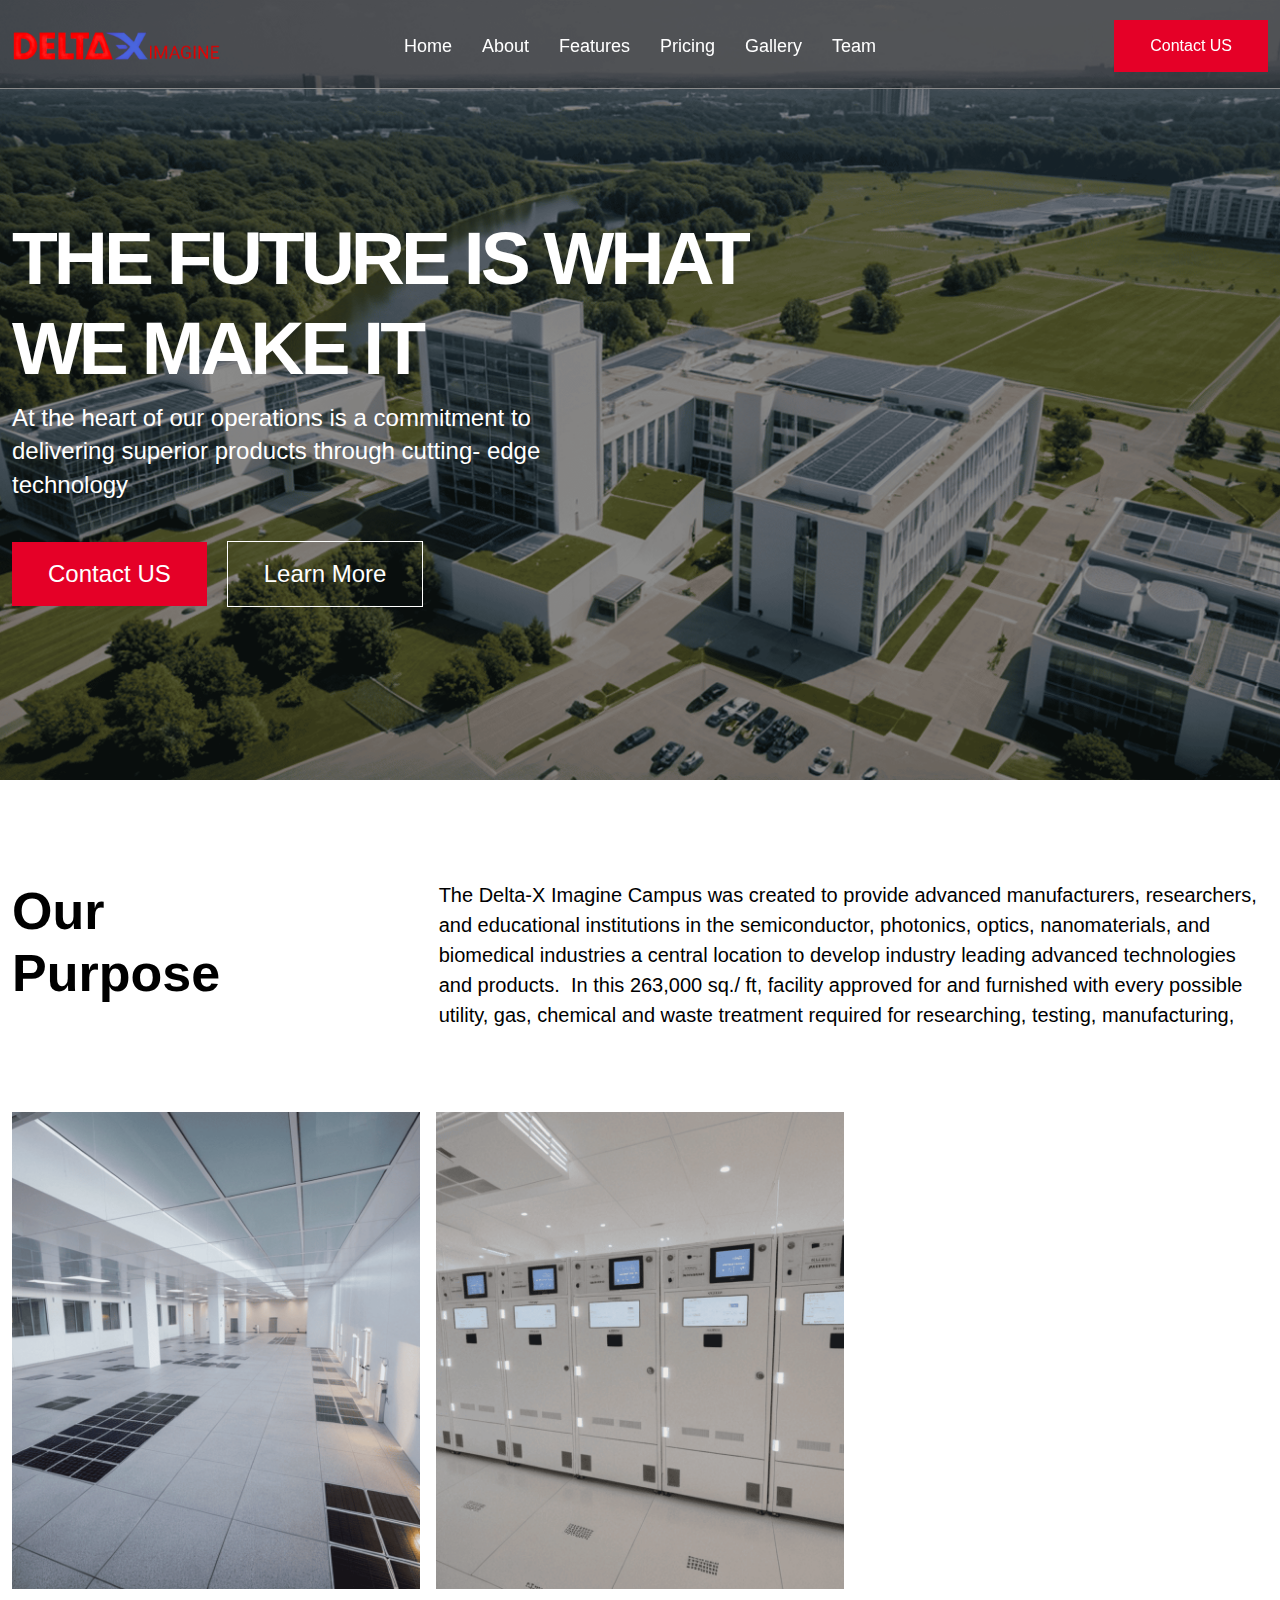
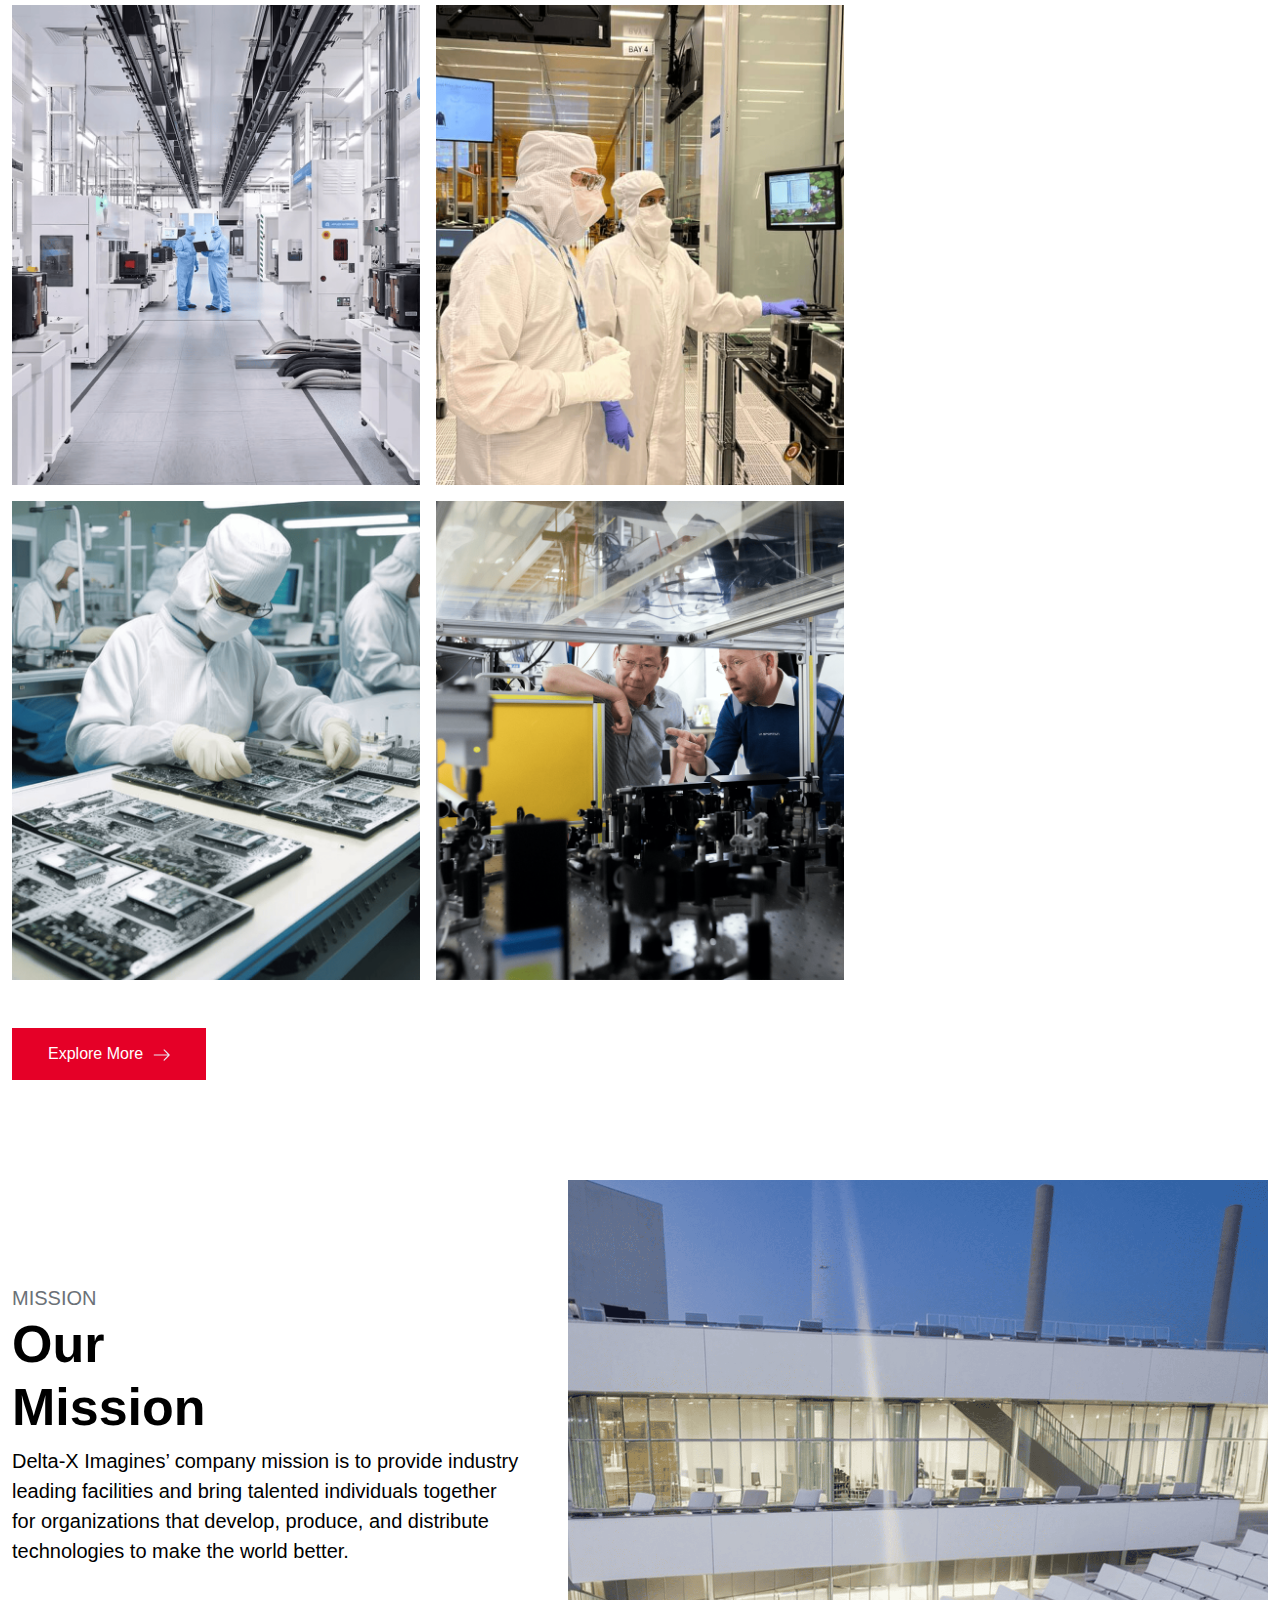
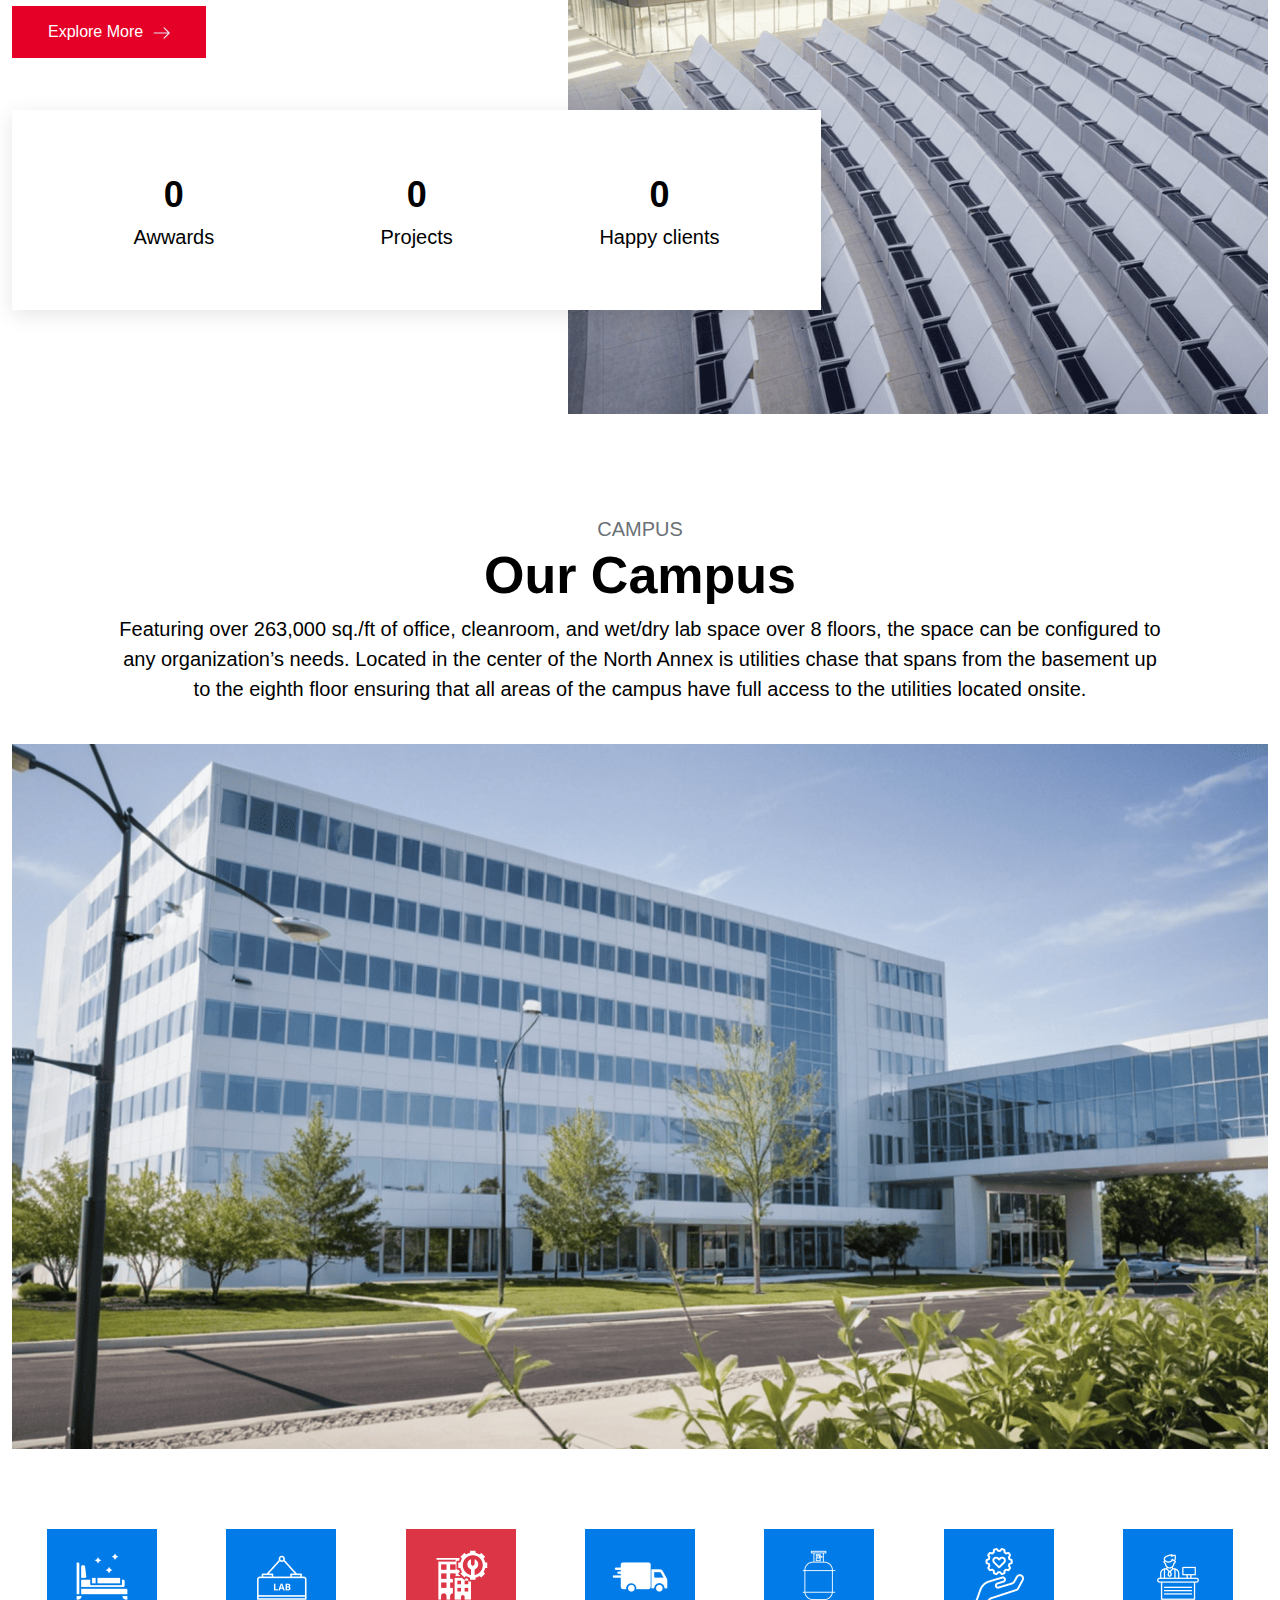
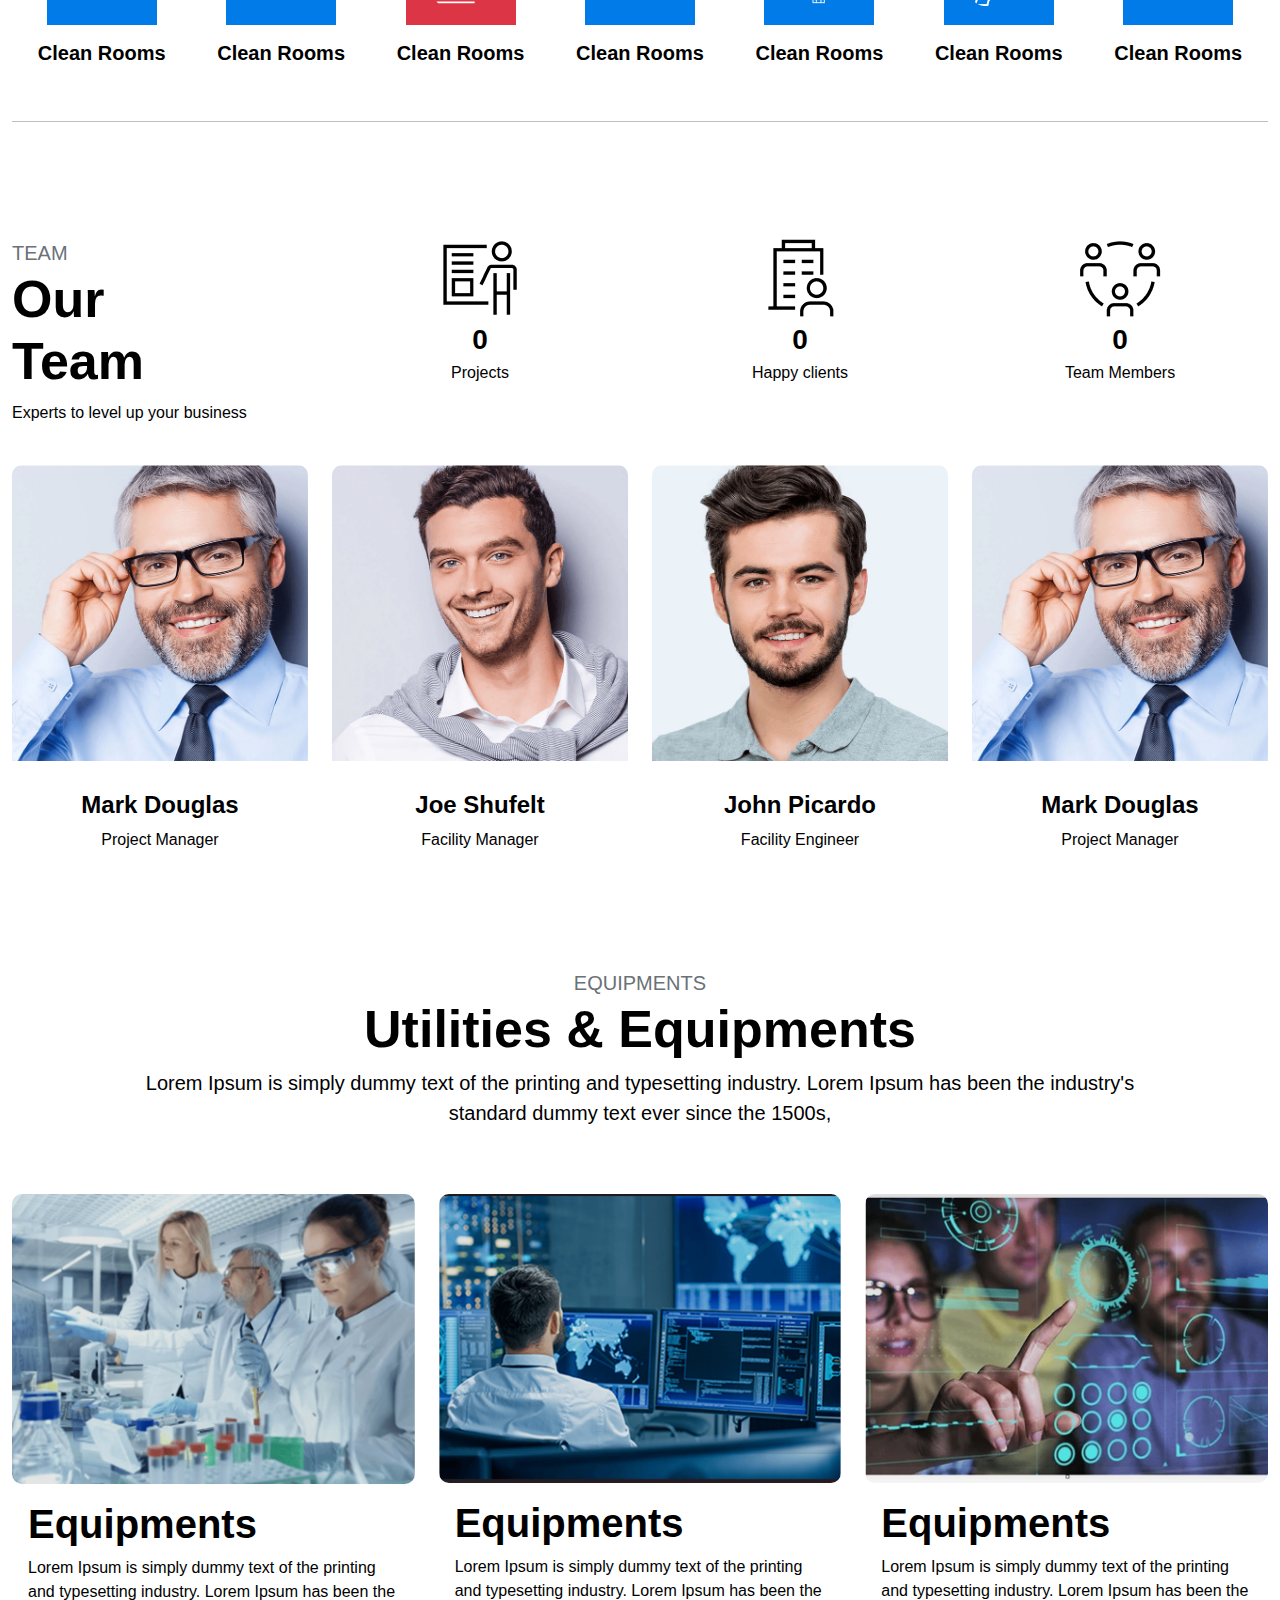
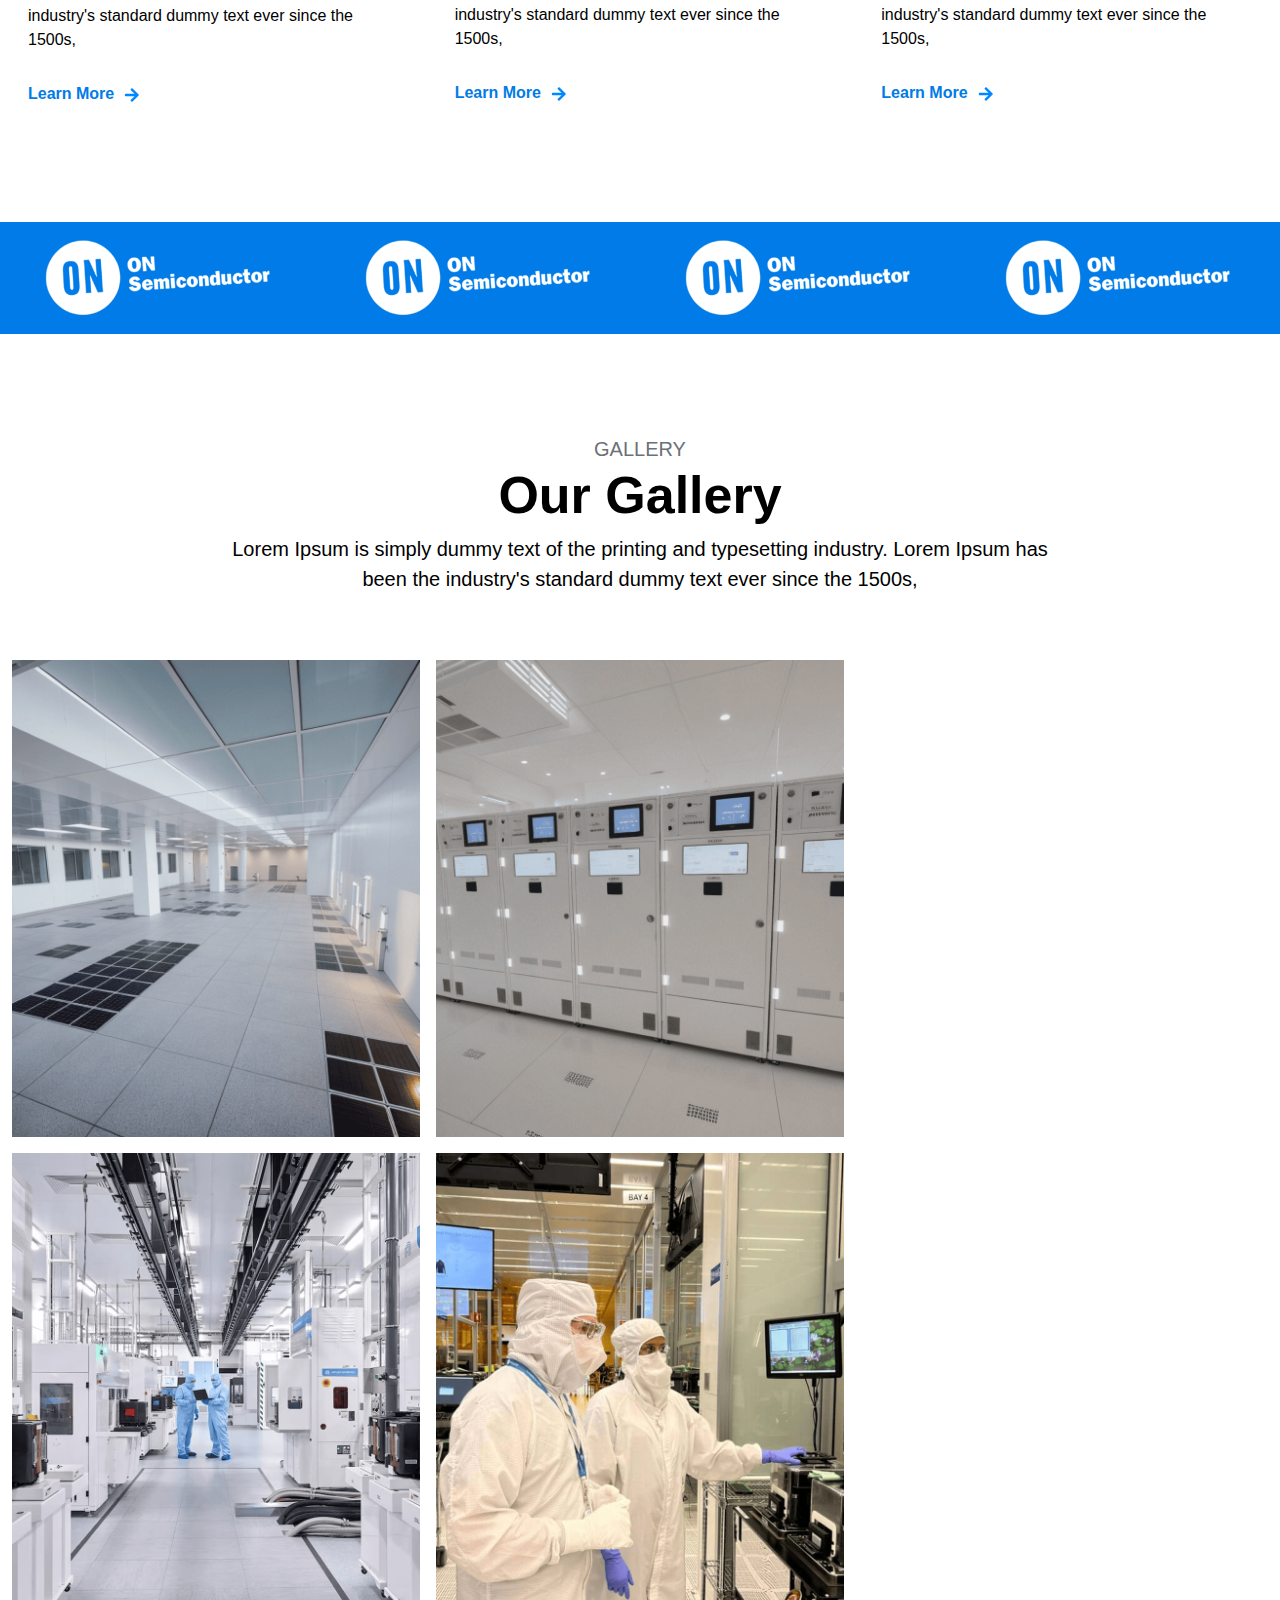
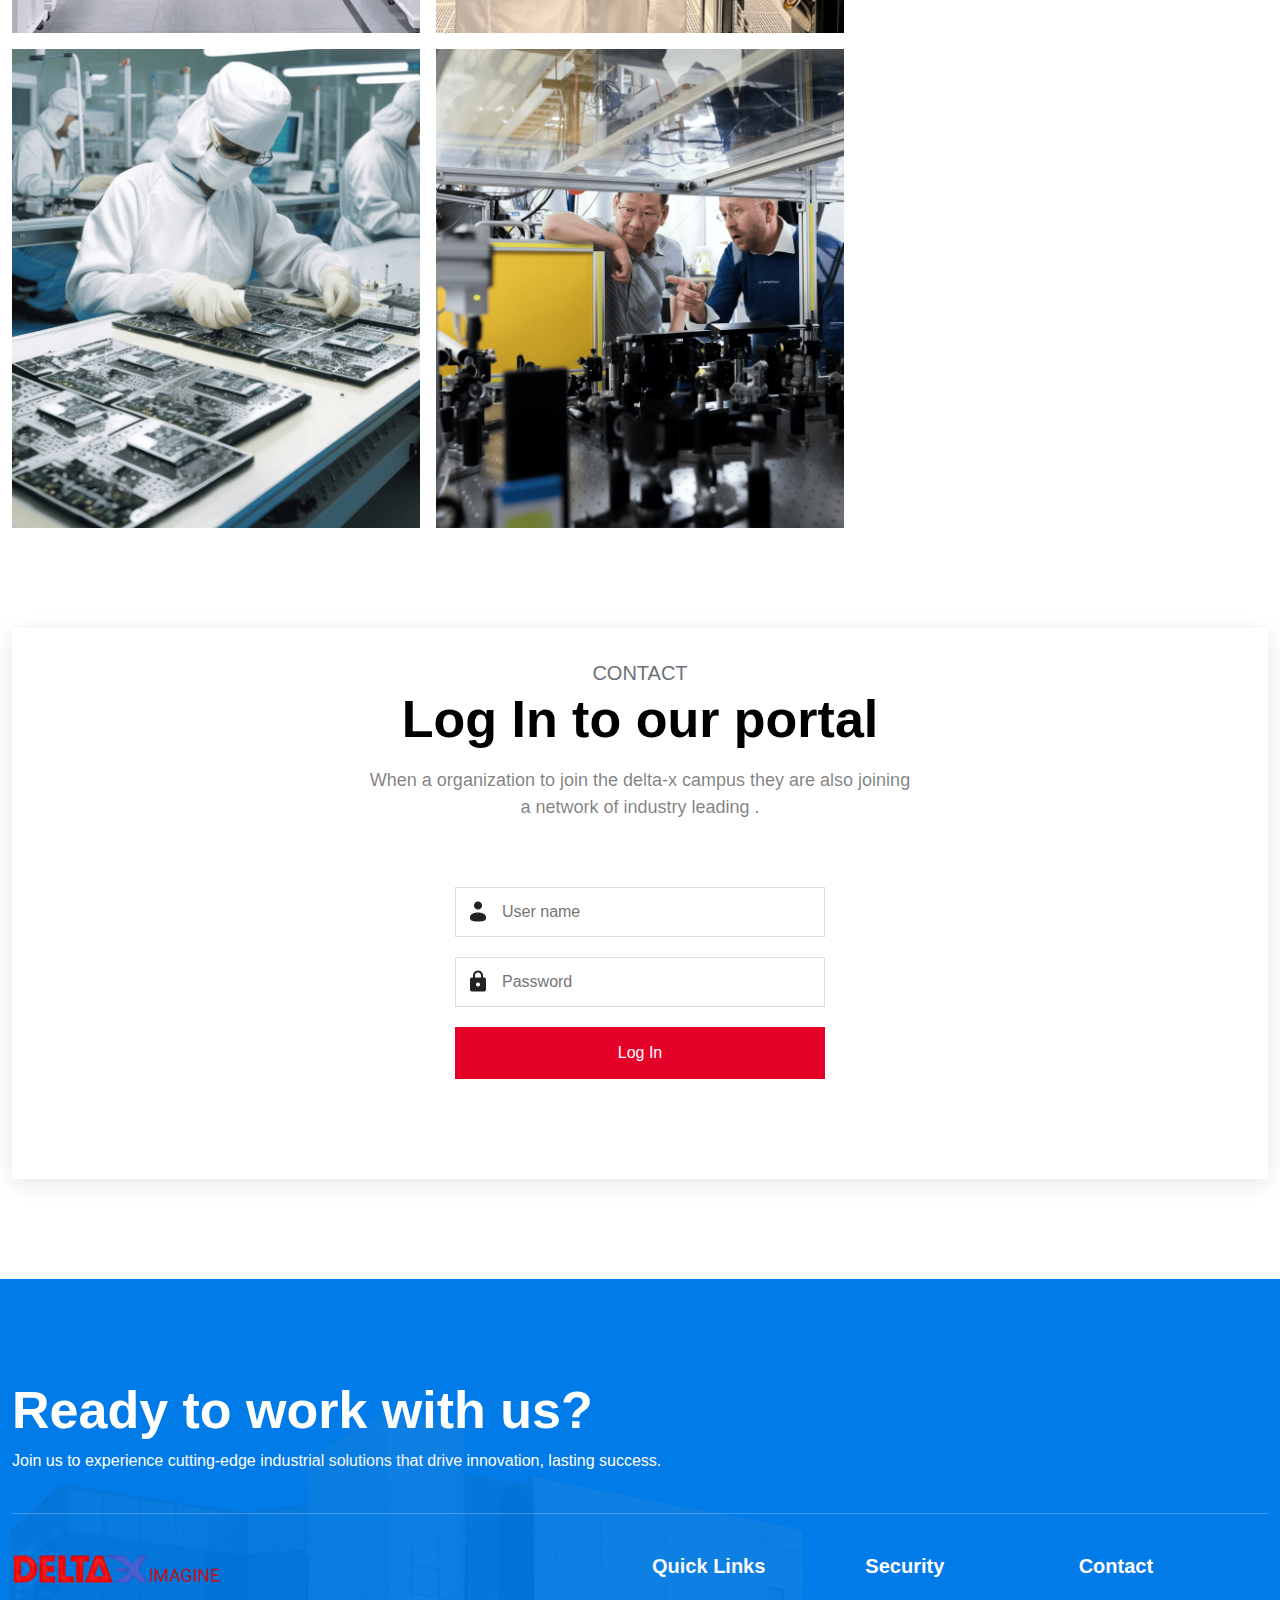
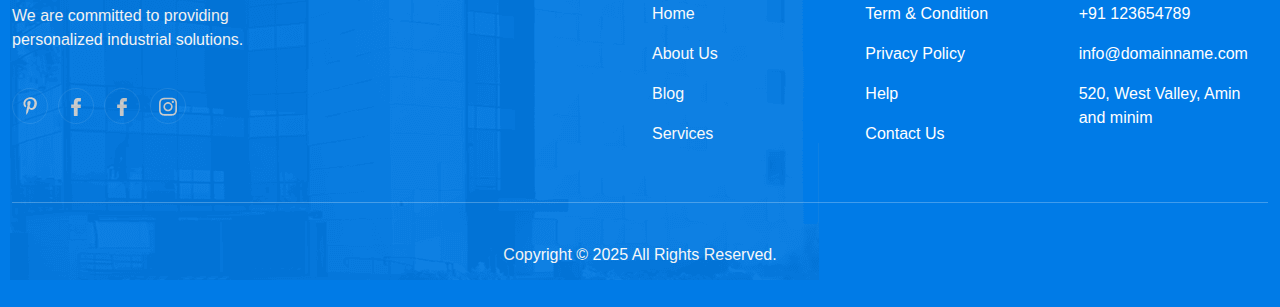
==== index.html @ 5db89615 "first commit" ====
<!doctype html>
<html class="no-js" lang="">
    <head>
        <meta charset="utf-8">
        <meta http-equiv="x-ua-compatible" content="ie=edge">
        <title>Home</title>
        <meta name="description" content="">
        <meta name="viewport" content="width=device-width, initial-scale=1"> 
		<link rel="shortcut icon" type="image/x-icon" href="#">
        <!-- Place favicon.ico in the root directory -->
        
		<!-- CSS here -->
        <link rel="stylesheet" href="assets/css/aos.css">
        <link rel="stylesheet" href="assets/css/bootstrap.min.css">
        <link rel="stylesheet" href="assets/css/owl.carousel.min.css"> 
        <link rel="stylesheet" href="assets/css/fontawesome.min.css">  
        <link rel="stylesheet" href="assets/css/style.css">
        <link rel="stylesheet" href="assets/css/responsive.css">
    </head>
    <body>

       
    <!-- header-area START -->
    <div class="header-area">
        <div class="container">
            <div class="row align-items-center">
                <div class="col-lg-3 col-6 ">
                    <div class="logo-area">
                        <a href="index.html"><img src="assets/img/logo.svg" alt=""></a>
                    </div>
                </div>
                <div class="col-lg-6 d-none d-lg-block text-right">
                    <div class="menu-area">
                        <nav>
                            <ul id="nav">
                                <li><a href="#">Home</a></li>
                                <li><a href="#">About</a></li> 
                                <li><a href="#">Features</a></li> 
                                <li><a href="#">Pricing</a></li>  
                                <li><a href="#">Gallery</a></li>  
                                <li><a href="#">Team</a></li>  
                            </ul>
                        </nav>
                    </div>
                </div>
                <div class="col-lg-3">
                    <div class="header__btn">
                        <a href="" class="thm_btn">Contact US</a>
                    </div>
                </div>
                <div class="col-6 d-block d-lg-none text-center">
                    <div class="bar__icon">
                        <a class="humbergar siteBar-btn" href="#">
                            <span></span>
                        </a>
                    </div>
                </div>
            </div>
        </div>
    </div>
        <!-- mobile-menu START -->
        <div class="mobile-menu">
            <a href="#" class="bars siteBar-btn"><svg class="bi bi-x" width="1em" height="1em" viewBox="0 0 16 16" fill="currentColor" xmlns="http://www.w3.org/2000/svg">
                <path fill-rule="evenodd" d="M11.854 4.146a.5.5 0 010 .708l-7 7a.5.5 0 01-.708-.708l7-7a.5.5 0 01.708 0z" clip-rule="evenodd"/>
                <path fill-rule="evenodd" d="M4.146 4.146a.5.5 0 000 .708l7 7a.5.5 0 00.708-.708l-7-7a.5.5 0 00-.708 0z" clip-rule="evenodd"/>
            </svg></a> 
            <nav> 
                <ul id="nav">
                    <li><a href="#">Home</a></li>
                    <li><a href="#">About</a></li> 
                    <li><a href="#">Features</a></li> 
                    <li><a href="#">Pricing</a></li>  
                    <li><a href="#">Gallery</a></li>  
                    <li><a href="#">Team</a></li>  
                </ul>
            </nav> 
        </div> 
    <!-- header-area END -->


    <main>




        <!---------hero Section START ---------->
        <section class="hero-area" >
            <img src="assets/img/hero-bg.png" class="hero-bg" alt="">
            <div class="container">
                <div class="row">
                    <div class="col-lg-12">
                        <div class="hero__contet">
                            <h1>THE FUTURE IS WHAT WE MAKE IT</h1>
                            <p>At the heart of our operations is a commitment to delivering superior products through cutting- edge technology </p>
                            <div class="btns__grp">
                                <a href="" class="thm_btn">Contact US</a>
                                <a href="" class="border__btn">Learn More</a>
                            </div>
                        </div>
                    </div>
                </div>
            </div>
        </section>
        <!---------hero Section End ---------->


        <!--------- Section START ---------->
        <section class="Purpose-area">
            <div class="container">
                <div class="row mb_50 pb-3">
                    <div class="col-lg-4">
                        <div class="sec__title">
                            <h1>Our <br> Purpose</h1>
                        </div>
                    </div>
                    <div class="col-lg-8">
                        <div class="sec__title">
                            <p>The Delta-X Imagine Campus was created to provide advanced manufacturers, researchers, and educational institutions in the semiconductor, photonics, optics, nanomaterials, and biomedical industries a central location to develop industry leading advanced technologies and products.  In this 263,000 sq./ ft, facility approved for and furnished with every possible utility, gas, chemical and waste treatment required for researching, testing, manufacturing, </p>
                        </div>
                    </div>
                </div>
                <div class="row">
                    <div class="col-12">
                        <div class="gallery__wrp">
                            <a href="#" class="img__blk">
                                <img src="assets/img/Purpose-img-1.png" alt="">
                            </a>
                            <a href="#" class="img__blk">
                                <img src="assets/img/Purpose-img-2.png" alt="">
                            </a>
                            <a href="#" class="img__blk">
                                <img src="assets/img/Purpose-img-3.png" alt="">
                            </a>
                            <a href="#" class="img__blk">
                                <img src="assets/img/Purpose-img-4.png" alt="">
                            </a>
                            <a href="#" class="img__blk">
                                <img src="assets/img/Purpose-img-5.png" alt="">
                            </a>
                            <a href="#" class="img__blk">
                                <img src="assets/img/Purpose-img-6.png" alt="">
                            </a>
                        </div>
                    </div>
                    <div class="col-lg-12 mt-5">
                        <a href="" class="thm_btn">Explore More <i><img src="assets/img/all-icons/arrow-right.svg" alt=""></i></a>
                    </div>
                </div>
            </div>
        </section>
        <!--------- Section End ---------->


        <!---------Mission Section START ---------->
        <section class="Mission-area">
            <div class="container">
                <div class="row align-items-center">
                    <div class="col-lg-5">
                        <div class="sec__title">
                            <label for="">Mission</label>
                            <h1>Our <br> Mission</h1>
                            <p>Delta-X Imagines’ company mission is to provide industry leading facilities and bring talented individuals together for organizations that develop, produce, and distribute technologies to make the world better.</p>
                        </div>
                        <div class="Mission__content">
                            <a href="" class="thm_btn">Explore More <i><img src="assets/img/all-icons/arrow-right.svg" alt=""></i></a>
                            <ul>
                                <li>
                                    <span>0</span>
                                    <p>Awwards</p>
                                </li>
                                <li>
                                    <span>0</span>
                                    <p>Projects</p>
                                </li>
                                <li>
                                    <span>0</span>
                                    <p>Happy clients</p>
                                </li>
                            </ul>
                        </div>
                    </div>
                    <div class="col-lg-7">
                        <div class="Mission__img">
                            <img src="assets/img/about-img.png" alt="">
                        </div>
                    </div>
                </div>
            </div>
        </section>
        <!---------Mission Section End ---------->


        <!---------Campus Section START ---------->
        <section class="Campus-area">
            <div class="container">
                <div class="row">
                    <div class="col-lg-10 offset-lg-1 offset-0 text-center mb-4">
                        <div class="sec__title">
                            <label for="">CAMPUS</label>
                            <h1>Our Campus</h1>
                            <p>Featuring over 263,000 sq./ft of office, cleanroom, and wet/dry lab space over 8 floors, the space can be configured to any organization’s needs. Located in the center of the North Annex is utilities chase that spans from the basement up to the eighth floor ensuring that all areas of the campus have full access to the utilities located onsite.</p>
                        </div>
                    </div>
                    <div class="col-lg-12">
                        <div class="Campus-img">
                            <img src="assets/img/Campus-img.png" alt="">
                        </div>
                    </div>
                    <div class="col-lg-12">
                        <div class="Campus__option">
                            <ul>
                                <li>
                                    <a href="">
                                        <i><img src="assets/img/Campus-icon-1.png" alt=""></i>
                                        <h5>Clean Rooms</h5>
                                    </a>
                                </li>
                                <li>
                                    <a href="">
                                        <i><img src="assets/img/Campus-icon-2.png" alt=""></i>
                                        <h5>Clean Rooms</h5>
                                    </a>
                                </li>
                                <li>
                                    <a href="">
                                        <i class="red"><img src="assets/img/Campus-icon-3.png" alt=""></i>
                                        <h5>Clean Rooms</h5>
                                    </a>
                                </li>
                                <li>
                                    <a href="">
                                        <i><img src="assets/img/Campus-icon-4.png" alt=""></i>
                                        <h5>Clean Rooms</h5>
                                    </a>
                                </li>
                                <li>
                                    <a href="">
                                        <i><img src="assets/img/Campus-icon-5.png" alt=""></i>
                                        <h5>Clean Rooms</h5>
                                    </a>
                                </li>
                                <li>
                                    <a href="">
                                        <i><img src="assets/img/Campus-icon-6.png" alt=""></i>
                                        <h5>Clean Rooms</h5>
                                    </a>
                                </li>
                                <li>
                                    <a href="">
                                        <i><img src="assets/img/Campus-icon-7.png" alt=""></i>
                                        <h5>Clean Rooms</h5>
                                    </a>
                                </li>
                            </ul>
                        </div>
                        <hr>
                    </div>
                </div>
            </div>
        </section>
        <!---------Campus Section End ---------->


        <!---------team Section START ---------->
        <section class="team-area">
            <div class="container">
                <div class="row">
                    <div class="col-lg-3">
                        <div class="sec__title">
                            <label for="">team</label>
                            <h1>Our  <br>
                                Team</h1>
                            <span>Experts to level up your business</span>
                        </div>
                    </div>
                    <div class="col-lg-3 col-md-4">
                        <div class="team__project">
                            <img src="assets/img/team-icon-1.png" alt="">
                            <h3>0</h3>
                            <p>Projects</p>
                        </div>
                    </div>
                    <div class="col-lg-3 col-md-4">
                        <div class="team__project">
                            <img src="assets/img/team-icon-2.png" alt="">
                            <h3>0</h3>
                            <p>Happy clients</p>
                        </div>
                    </div>
                    <div class="col-lg-3 col-md-4">
                        <div class="team__project">
                            <img src="assets/img/team-icon-3.png" alt="">
                            <h3>0</h3>
                            <p>Team Members</p>
                        </div>
                    </div>
                </div>
                <div class="row">
                    <div class="col-lg-3 col-md-6">
                        <a href="#" class="team__membar">
                            <i><img src="assets/img/team-1.png" alt=""></i>
                            <h4>Mark Douglas</h4>
                            <p>Project Manager</p>
                        </a>
                    </div>
                    <div class="col-lg-3 col-md-6">
                        <a href="#" class="team__membar">
                            <i><img src="assets/img/team-2.png" alt=""></i>
                            <h4>Joe Shufelt</h4>
                            <p>Facility Manager</p>
                        </a>
                    </div>
                    <div class="col-lg-3 col-md-6">
                        <a href="#" class="team__membar">
                            <i><img src="assets/img/team-3.png" alt=""></i>
                            <h4>John Picardo</h4>
                            <p>Facility Engineer</p>
                        </a>
                    </div>
                    <div class="col-lg-3 col-md-6">
                        <a href="#" class="team__membar">
                            <i><img src="assets/img/team-4.png" alt=""></i>
                            <h4>Mark Douglas</h4>
                            <p>Project Manager</p>
                        </a>
                    </div>
                </div>
            </div>
        </section>
        <!---------team Section End ---------->


        <!---------Equipments Section START ---------->
        <section class="Equipments-area">
            <div class="container">
                <div class="row">
                    <div class="col-lg-10 text-center offset-lg-1 offset-md-0 mb_50">
                        <div class="sec__title">
                            <label for="">EQUIPMENTS</label>
                            <h1>Utilities & Equipments</h1>
                            <p>Lorem Ipsum is simply dummy text of the printing and typesetting industry. Lorem Ipsum has been the industry's standard dummy text ever since the 1500s, </p>
                        </div>
                    </div>
                    <div class="col-lg-4 col-md-6">
                        <div class="Equip__blk">
                            <div class="Equip__img">
                                <img src="assets/img/Equipments-img-1.png" alt="">
                            </div>
                            <div class="Equip__content">
                                <h4>Equipments</h4>
                                <p>Lorem Ipsum is simply dummy text of the printing and typesetting industry. Lorem Ipsum has been the industry's standard dummy text ever since the 1500s, </p>
                                <a href="">Learn More <i><img src="assets/img/all-icons/arrow-right-color.svg" alt=""></i></a>
                            </div>
                        </div>
                    </div>
                    <div class="col-lg-4 col-md-6">
                        <div class="Equip__blk">
                            <div class="Equip__img">
                                <img src="assets/img/Equipments-img-2.png" alt="">
                            </div>
                            <div class="Equip__content">
                                <h4>Equipments</h4>
                                <p>Lorem Ipsum is simply dummy text of the printing and typesetting industry. Lorem Ipsum has been the industry's standard dummy text ever since the 1500s, </p>
                                <a href="">Learn More <i><img src="assets/img/all-icons/arrow-right-color.svg" alt=""></i></a>
                            </div>
                        </div>
                    </div>
                    <div class="col-lg-4 col-md-6">
                        <div class="Equip__blk">
                            <div class="Equip__img">
                                <img src="assets/img/Equipments-img-3.png" alt="">
                            </div>
                            <div class="Equip__content">
                                <h4>Equipments</h4>
                                <p>Lorem Ipsum is simply dummy text of the printing and typesetting industry. Lorem Ipsum has been the industry's standard dummy text ever since the 1500s, </p>
                                <a href="">Learn More <i><img src="assets/img/all-icons/arrow-right-color.svg" alt=""></i></a>
                            </div>
                        </div>
                    </div>
                </div>
            </div>
        </section>
        <!---------Equipments Section End ---------->


        <div class="barnding-area">
            <div class="barnding__wrp">
                <i><img src="assets/img/barnding-img.png" alt=""></i>
                <i><img src="assets/img/barnding-img.png" alt=""></i>
                <i><img src="assets/img/barnding-img.png" alt=""></i>
                <i><img src="assets/img/barnding-img.png" alt=""></i>
            </div>
        </div>



        <!---------gallery Section START ---------->
        <section class="gallery-area">
            <div class="container">
                <div class="row">
                    <div class="col-lg-8 text-center mb_50 offset-lg-2">
                        <div class="sec__title">
                            <label for="">gallery</label>
                            <h1>Our Gallery</h1>
                            <p>Lorem Ipsum is simply dummy text of the printing and typesetting industry. Lorem Ipsum has been the industry's standard dummy text ever since the 1500s, </p>
                        </div>
                    </div>
                    <div class="col-12">
                        <div class="gallery__wrp">
                            <a href="#" class="img__blk">
                                <img src="assets/img/Purpose-img-1.png" alt="">
                            </a>
                            <a href="#" class="img__blk">
                                <img src="assets/img/Purpose-img-2.png" alt="">
                            </a>
                            <a href="#" class="img__blk">
                                <img src="assets/img/Purpose-img-3.png" alt="">
                            </a>
                            <a href="#" class="img__blk">
                                <img src="assets/img/Purpose-img-4.png" alt="">
                            </a>
                            <a href="#" class="img__blk">
                                <img src="assets/img/Purpose-img-5.png" alt="">
                            </a>
                            <a href="#" class="img__blk">
                                <img src="assets/img/Purpose-img-6.png" alt="">
                            </a>
                        </div>
                    </div>
                </div>
            </div>
        </section>
        <!---------gallery Section End ---------->


        <!---------contact Section START ---------->
        <section class="contact-area">
            <div class="container">
                <div class="contact-box">
                    <div class="row">
                        <div class="col-lg-12 text-center mb_50">
                            <div class="sec__title">
                                <label for="">contact</label>
                                <h1>Log In to our portal</h1>
                                <p class="text-black-50">When a organization to join the delta-x campus they are also joining <br> a network of industry leading .</p>
                            </div>
                        </div>
                        <div class="col-lg-12">
                            <div class="contact__form">
                                <form action="">
                                    <div class="input__blk">
                                        <i><img src="assets/img/all-icons/user-bold.png" alt=""></i>
                                        <input type="text" placeholder="User name">
                                    </div>
                                    <div class="input__blk">
                                        <i><img src="assets/img/all-icons/password.png" alt=""></i>
                                        <input type="text" placeholder="Password">
                                    </div>
                                    <button type="button" class="thm_btn w-100">Log In</button>
                                </form>
                            </div>
                        </div>
                    </div>
                </div>
            </div>
        </section>
        <!---------contact Section End ---------->



    </main>

        <!---------footer Section START ---------->
        <footer class="footer-area">
            <div class="container position-relative">
                <img src="assets/img/footer-img.png" class="footer-img" alt="">
                <div class="row">
                    <div class="col-lg-12">
                        <div class="sec__title">
                            <h1>Ready to work with us?</h1>
                            <span>Join us to experience cutting-edge industrial solutions that drive innovation, lasting success.</span>
                        </div>
                    </div>
                    <div class="col-12">
                        <hr>
                    </div>
                    <div class="col-lg-6">
                        <div class="footer__content">
                            <a href=""><img src="assets/img/logo.svg" alt=""></a>
                            <p>We are committed to providing
                                personalized industrial solutions.</p>
                            <div class="social__link">
                                <ul>
                                    <li><a href=""><img src="assets/img/all-icons/pin-icon.svg" alt=""></a></li>
                                    <li><a href=""><img src="assets/img/all-icons/fb-icon.svg" alt=""></a></li>
                                    <li><a href=""><img src="assets/img/all-icons/fb-icon.svg" alt=""></a></li>
                                    <li><a href=""><img src="assets/img/all-icons/insta-icon.svg" alt=""></a></li>
                                </ul>
                            </div>
                        </div>
                    </div>
                    <div class="col-lg-2">
                        <div class="footer__nav">
                            <ul>
                                <li><h5>Quick Links</h5></li>
                                <li><a href="">Home</a></li>
                                <li><a href="">About Us</a></li>
                                <li><a href="">Blog</a></li>
                                <li><a href="">Services</a></li>
                            </ul>
                        </div>
                    </div>
                    <div class="col-lg-2">
                        <div class="footer__nav">
                            <ul>
                                <li><h5>Security</h5></li>
                                <li><a href="">Term & Condition</a></li>
                                <li><a href="">Privacy Policy</a></li>
                                <li><a href="">Help</a></li>
                                <li><a href="">Contact Us</a></li>
                            </ul>
                        </div>
                    </div>
                    <div class="col-lg-2">
                        <div class="footer__nav">
                            <ul>
                                <li><h5>Contact</h5></li>
                                <li><a href="">+91 123654789</a></li>
                                <li><a href="mailto:info@domainname.com">info@domainname.com</a></li>
                                <li><a href="">520, West Valley, Amin and minim</a></li>
                            </ul>
                        </div>
                    </div>
                    <div class="col-12">
                        <hr>
                    </div>
                    <div class="col-lg-12">
                        <div class="footer__bottom">
                            <p>Copyright © 2025 All Rights Reserved.</p>
                        </div>
                    </div>
                </div>
            </div>
        </footer>
        <!---------footer Section End ---------->
    
		<!-- JS here --> 
        <script src="assets/js/jquery-3.4.1.min.js"></script>
        <script src="assets/js/popper.min.js"></script>
        <script src="assets/js/bootstrap.min.js"></script>
        <script src="assets/js/aos.js"></script> 
        <script src="assets/js/owl.carousel.min.js"></script> 
        <script src="assets/js/main.js"></script>
    </body>
</html>
---- assets/css/style.css ----
/*   Theme default css */
@import url('https://fonts.cdnfonts.com/css/helvetica-255');
@import url('https://fonts.cdnfonts.com/css/segoe-ui-4');
@import url('https://fonts.cdnfonts.com/css/rajdhani');
@import url('https://fonts.cdnfonts.com/css/poppins');
/* ======font family=========
  font-family: 'Helvetica', sans-serif;
  font-family: 'Helvetica Light', sans-serif;
  font-family: 'Segoe UI', sans-serif;
  font-family: 'Rajdhani', sans-serif;
  font-family: 'Poppins', sans-serif;
                                                
*/

:root {

  --grayColor: #6B7177;
  --redColor: #E50027;
  --thmColor: #007BE7;
  --helvatica: 'Helvetica', sans-serif;
  --Segoe: 'Segoe UI', sans-serif;
  --rajdhani: 'Rajdhani', sans-serif;
  --poppins: 'Poppins', sans-serif;

  --f18: 18px;
  --f20: 20px;
  --f22: 22px;
  --f24: 24px;
  --f28: 28px;
  --f30: 30px;
  --f32: 32px;
  --f36: 36px;
  --f40: 40px;
  --f48: 48px;
  --f52: 52px;
  --s100: 100px;
  --padding: 100px 0
}


body {
  font-weight: 400;
  font-size: 16px;
  margin: 0;
  padding: 0;
  color: #000;
  font-family: 'Segoe UI', sans-serif;
}

body::-webkit-scrollbar{width: 12px;background: #8a8a8a66;}
body::-webkit-scrollbar-thumb{
  background: var(--thmColor);
}

img {
  max-width: 100%;
}

button {
  cursor: pointer;
  border: none;
  padding: 0;
  background: none;
}

a:focus,
button:focus {
  text-decoration: none;
  outline: none;
}

a:focus,
a:hover {
  text-decoration: none;
}

a,
button {
  color: inherit;
  outline: medium none;
  text-decoration: none;
}

button:focus,
input:focus,
input:focus,
textarea,
textarea:focus {
  outline: 0;
}


h1,
h2,
h3,
h4,
h5,
h6 {
  margin-top: 0px;
  font-weight: 700;
  font-family: 'Helvetica', sans-serif;
}

h1 a,
h2 a,
h3 a,
h4 a,
h5 a,
h6 a {
  color: inherit;
}

h1 {
  font-size: var(--f52);
}

h2 {
  font-size: 35px;
}

h3 {
  font-size: 28px;
}

h4 {
  font-size: var(--f24);
}

h5 {
  font-size: var(--f20);
}

h6 {
  font-size: 16px;
}

ul {
  margin: 0px;
  padding: 0px;
}

li {
  list-style: none;
}

.pb_150 {
  padding-bottom: 150px;
}

.pb_100 {
  padding-bottom: 100px;
}

.pb_50 {
  padding-bottom: 50px;
}

.pt_150 {
  padding-top: 150px;
}

.pt_100 {
  padding-top: 100px;
}

.pt_50 {
  padding-top: 50px;
}

.mb_150 {
  margin-bottom: 150px;
}

.mb_100 {
  margin-bottom: 100px;
}

.mb_50 {
  margin-bottom: 50px;
}

.mt_150 {
  margin-top: 150px;
}

.mt_100 {
  margin-top: 100px;
}

.mt_50 {
  margin-top: 50px;
}



.thm_btn {
  padding: 14px 36px;
  display: inline-block;
  background: var(--redColor);
  font-family: var(--rajdhani);
  font-weight: 500;
  color: #fff;
  transition: all .3s;
}

.thm_btn:hover {
  background: var(--thmColor);
  color: #fff;
}

.thm_btn i {
  display: inline-block;
  margin-left: 5px;
  transition: all .3s;
}

.thm_btn:hover i {
  transform: translateX(10px);
}

.container {max-width: 1320px;}

/* default-css END 
================================== */



.header-area {
  padding: 20px 0 16px;
  width: 100%;
  z-index: 99;
  background: #0005;
  position: fixed;
  color: #fff;
  border-bottom: 1px solid #8A8A8A;
  transition: all 0.4s ease-in-out;
  -webkit-transition: all 0.4s ease-in-out;
  -moz-transition: all 0.4s ease-in-out;
}

.header-area.shrink {
    background: #000;
    padding: 10px 0;
}

.header-area.shrink .thm_btn {
    padding: 10px 36px;
}

.header__btn {
  float: right;
}


.menu-area nav ul li {
  list-style: none;
  display: inline-block;
}

.menu-area nav ul li a {
  font-size: var(--f18);
  display: inline-block;
  position: relative;
  padding: 5px 10px;
}

.menu-area {
  text-align: center;
}

.menu-area ul {
  display: flex;
  align-items: center;
  justify-content: center;
  gap: 10px;
  font-family: var(--helvatica);
}

/* humbergar */
.humbergar {
  cursor: pointer;
  display: block;
  max-width: 35px;
  margin-left: auto;
}

.humbergar span,
.humbergar span:before,
.humbergar span:after {
  cursor: pointer;
  border-radius: 1px;
  height: 3px;
  width: 34px;
  background: white;
  position: relative;
  display: block;
  content: '';
  transition: all 250ms ease-in-out;
}

.humbergar span:before {
  top: -12px;
}

.humbergar span:after {
  bottom: -9px;
}

.humbergar.active span {
  background-color: transparent;
}

.humbergar.active span:before {
  top: 0px;
  transform: rotate(45deg);
}

.humbergar.active span:after {
  bottom: 3px;
  transform: rotate(-45deg);
}

/* humbarger END */


/* mobile-menu START */
.mobile-menu {
  position: fixed;
  width: 320px;
  height: 100vh;
  background: #ffffff;
  z-index: 99;
  box-shadow: 0px 0px 9px -1px #737373;
  top: 0;
  left: 0;
  transition: .3s;
  margin-left: -400px;
  padding-left: 40px;
  padding-top: 100px;
}

.siteBar {
  margin-left: 0;
}

.mobile-menu ul#pills-tab {
  margin-top: 90px;
  margin-bottom: 35px !important;
  display: block;
}

.mobile-menu nav ul li {
  list-style: none;
  display: block;
}

.mobile-menu nav ul li a {
  color: #272835;
  font-size: 16px;
  line-height: 40px;
  transition: .3s;
}

.mobile-menu a.bars {
  position: absolute;
  right: 20px;
  top: 15px;
  width: 40px;
  height: 40px;
  text-align: center;
  line-height: 40px;
  border-radius: 50%;
  font-size: 32px;
  color: rgb(255, 0, 43);
}

/* Header section END */


/*============hero Area Start =============*/


.hero-bg {
  position: absolute;
  top: 0;
  left: 0;
  height: 100%;
  width: 100%;
  object-fit: cover;
  z-index: -1;
  object-position: center;
}

.hero-area {
  position: relative;
  height: 100vh;
  max-height: 780px;
}

.hero-area .container {
  height: 100%;
  display: flex;
  align-items: center;
}


.hero__contet {
  color: #fff;
  margin-top: 40px;
}

.hero__contet p {
  font-size: var(--f24);
  max-width: 560px;
  line-height: 1.4;
}

.hero__contet h1 {
  font-size: 75px;
  letter-spacing: -4px;
  text-transform: uppercase;
  max-width: 800px;
}

.hero__contet .btns__grp {
  display: flex;
  align-items: center;
  gap: 20px;
  margin-top: 40px;
  font-size: var(--f24);
}

.border__btn {
  border: 1px solid #fff;
  padding: 14px 36px;
  text-transform: capitalize;
  font-family: var(--rajdhani);
  font-weight: 500;
}

.border__btn:hover {
  border-color: var(--redColor);
  color: var(--redColor);
}

/*============hero Area End =============*/


/*============Purpose Area Start =============*/

.Purpose-area {
  padding: var(--padding);
}


.sec__title label {
  text-transform: uppercase;
  font-weight: 500;
  font-family: var(--poppins);
  color: var(--grayColor);
  font-size: var(--f20);
}

.sec__title p {
  font-size: var(--f20);
  font-family: var(--helvatica);
}

.img__blk {
  display: block;
  overflow: hidden;
}

.img__blk:hover img {
  scale: 1.1;
}

.img__blk img {
  width: 100%;
  height: 100%;
  object-fit: cover;
  transition: all .3s ease;
}


/*============Purpose Area End =============*/


/*============Mission Area Start =============*/

.Mission-area {
  padding-bottom: var(--s100);
}


.Mission__content {
  margin-top: 40px;
}

.Mission__content ul {
  display: flex;
  box-shadow: 0px 5px 20px 0px #0000001A;
  justify-content: center;
  align-items: center;
  margin-top: var(--f52);
  height: 200px;
  text-align: center;
  margin-right: -300px;
  position: relative;
  background: #fff;
}

.Mission__content ul li {
  flex-basis: 30%;
}

.Mission__content ul p {
  margin: 0;
  font-family: var(--helvatica);
  font-size: var(--f20);
}

.Mission__content ul span {
  font-size: var(--f36);
  font-weight: 700;
  font-family: var(--helvatica);
  display: block;
}


.Mission__img {
  max-width: 700px;
  margin-left: auto;
}

/*============Mission Area End =============*/


/*============Campus Area Start =============*/

.Campus-area {
  padding-bottom: var(--s100);
}

.Campus-img {
  margin-bottom: var(--f40);
}

.Campus__option {
  padding: 40px 0;
}

.Campus__option ul {
  display: flex;
  justify-content: space-around;
}

.Campus__option ul a {
  display: flex;
  flex-direction: column;
  align-items: center;
}

.Campus__option ul a i {
  width: 110px;
  height: 96px;
  display: flex;
  align-items: center;
  justify-content: center;
  margin: auto;
  background: var(--thmColor);
  margin-bottom: 16px;
  overflow: hidden;
}

.Campus__option ul a i img {
  transition: all .3s;
}

.Campus__option ul a:hover i img {
  scale: 1.1;
}

.Campus__option ul a i.red {
  background: var(--bs-red);
}

.Campus__option ul a h5 {
  margin: 0;
}

/*============Campus Area End =============*/


/*============team Area Start =============*/

.team-area {
  padding-bottom: var(--s100);
}

.team__project {
  text-align: center;
}

.team__project p {
  font-family: var(--helvatica);
}

.team__project h3 {
  margin: 0;
  line-height: 1.5;
}

.team__membar {
  display: block;
  text-align: center;
  margin-top: 40px;
}

.team__membar i {
  display: block;
  border-radius: 10px 10px 0 0;
  overflow: hidden;
  margin-bottom: 30px;
}

.team__membar i img {
  transition: all .3s ease;
}

.team__membar:hover i img {
  scale: 1.2;
}

/*============team Area End =============*/


/*============Equipments Area Start =============*/

.Equip__blk {
  cursor: pointer;
}

.Equip__img {
  border-radius: 10px;
  overflow: hidden;
}

.Equip__img img {
  transition: all .3s;
}

.Equip__blk:hover img {
  scale: 1.1;
}

.Equip__content {
  padding: 16px;
}

.Equip__content a {
  font-weight: 600;
  font-family: var(--poppins);
  color: var(--thmColor);
  display: flex;
  align-items: center;
  gap: 10px;
}

.Equip__content a:hover i {
  position: relative;
  right: -8px;
}

.Equip__content a i {
  display: block;
  transition: all .3s;
}

.Equip__content p {
  margin-bottom: var(--f30);
}

.Equip__content h4 {
  font-size: var(--f40);
}

/*============Equipments Area End =============*/


/*============barnding Area Start =============*/

.barnding-area {
  background: var(--thmColor);
  padding: 16px 0;
  margin: var(--padding);
}

.barnding__wrp {
  max-width: 1300px;
  margin: auto;
  display: flex;
  align-items: center;
  justify-content: space-around;
}

/*============barnding Area End =============*/


/*============gallery Area Start =============*/

.gallery__wrp {
  display: flex;
  flex-wrap: wrap;
  gap: 1rem;
}

.gallery__wrp .img__blk {
  flex-basis: 32.5%;
}

/*============gallery Area End =============*/


/*============contact Area Start =============*/

.contact-area {
  padding: var(--padding);
}

.contact-area .sec__title p {
  font-size: var(--f18);
  margin-top: 16px;
}

.contact-box {
  box-shadow: 0px 5px 20px 0px #0000001A;
  padding: 30px 0 var(--s100);
}

.contact__form {
  max-width: 370px;
  margin: auto;
}

.input__blk {
  border: 1px solid #0002;
  margin-bottom: 20px;
  height: 50px;
  display: flex;
  align-items: center;
  padding: 0 10px;
  gap: 10px;
}

.input__blk input {
  border: none;
}

/*============contact Area End =============*/


/*============footer Area Start =============*/
.footer-area {
  background: var(--thmColor);
  color: #fff;
  padding-top: var(--s100);
}

.footer-area hr {
  margin: 40px 0;
}


.footer-img {
  position: absolute;
  top: 50%;
  left: 10px;
  transform: translateY(-50%);
  pointer-events: none;
}


.footer__content p {
  max-width: 260px;
  padding: 20px 0;
}


.social__link ul {
  display: flex;
  gap: 10px;
}

.social__link ul a {
  width: 36px;
  height: 36px;
  display: flex;
  align-items: center;
  justify-content: center;
  border: 1px solid #FFFFFF1A;
  border-radius: 50%;
  transition: all .3s;
}

.social__link ul a:hover {
  border-color: #fff;
}


.footer__nav a {
  display: block;
  margin-bottom: 16px;
  transition: all .3s;
}

.footer__nav a:hover {
  opacity: .5;
  color: #fff;
}

.footer__nav h5 {
  margin-bottom: 24px;
}

.footer__bottom {
  text-align: center;
  padding-bottom: 40px;
}

.footer__bottom p {
  margin: 0;
}

/*============footer Area End =============*/


/*============ Area Start =============*/

/*============ Area End =============*/
---- assets/css/responsive.css ----
/* Big screen :1200px. */
@media (min-width: 1200px) and (max-width: 1500px) {


}


/* Normal screen :992px. */
@media (min-width: 992px) and (max-width: 1200px) {


}

 
/* Tablet screen :768px. */
@media (min-width: 768px) and (max-width: 991px) {


}

 
/* small screen :320px. */
@media (max-width: 767px) {

 
}
 
/* Large Mobile screen :480px. */
@media only screen and (min-width: 480px) and (max-width: 767px) {
.container {width:450px}
 
}
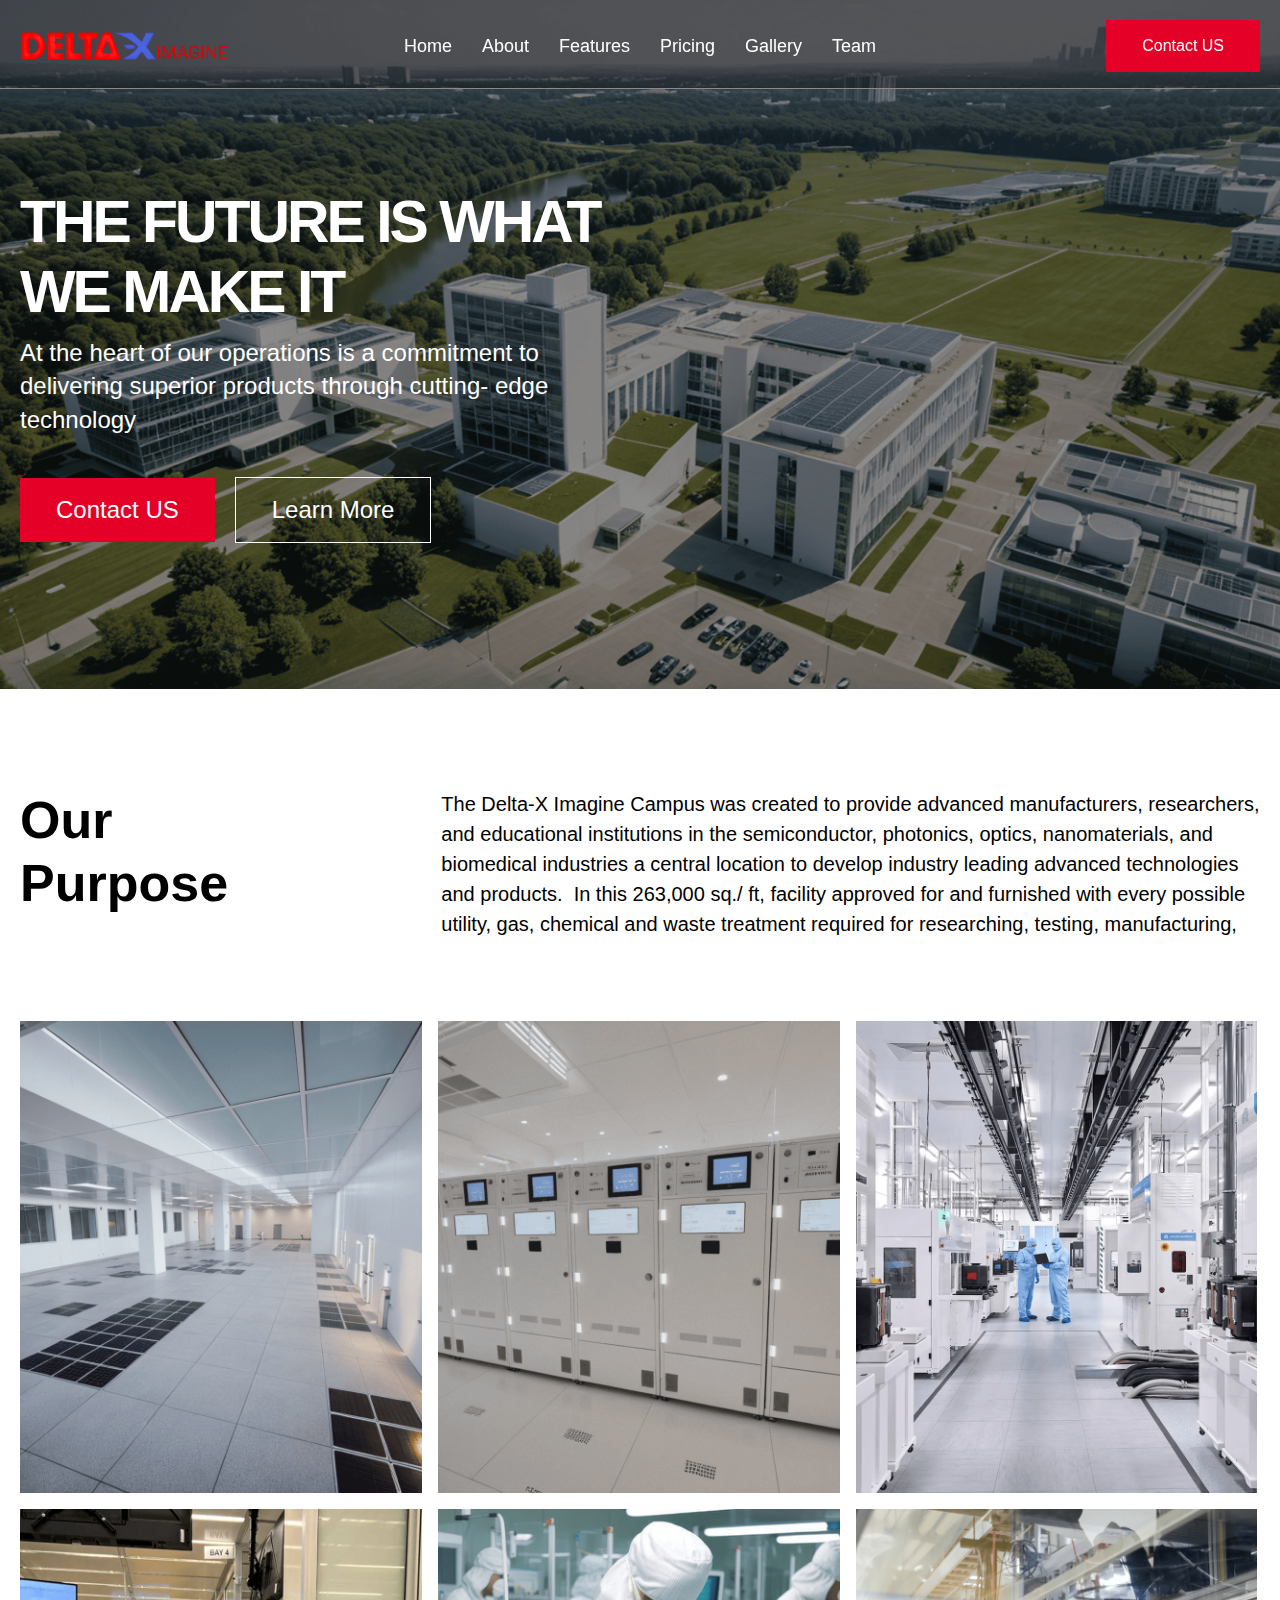
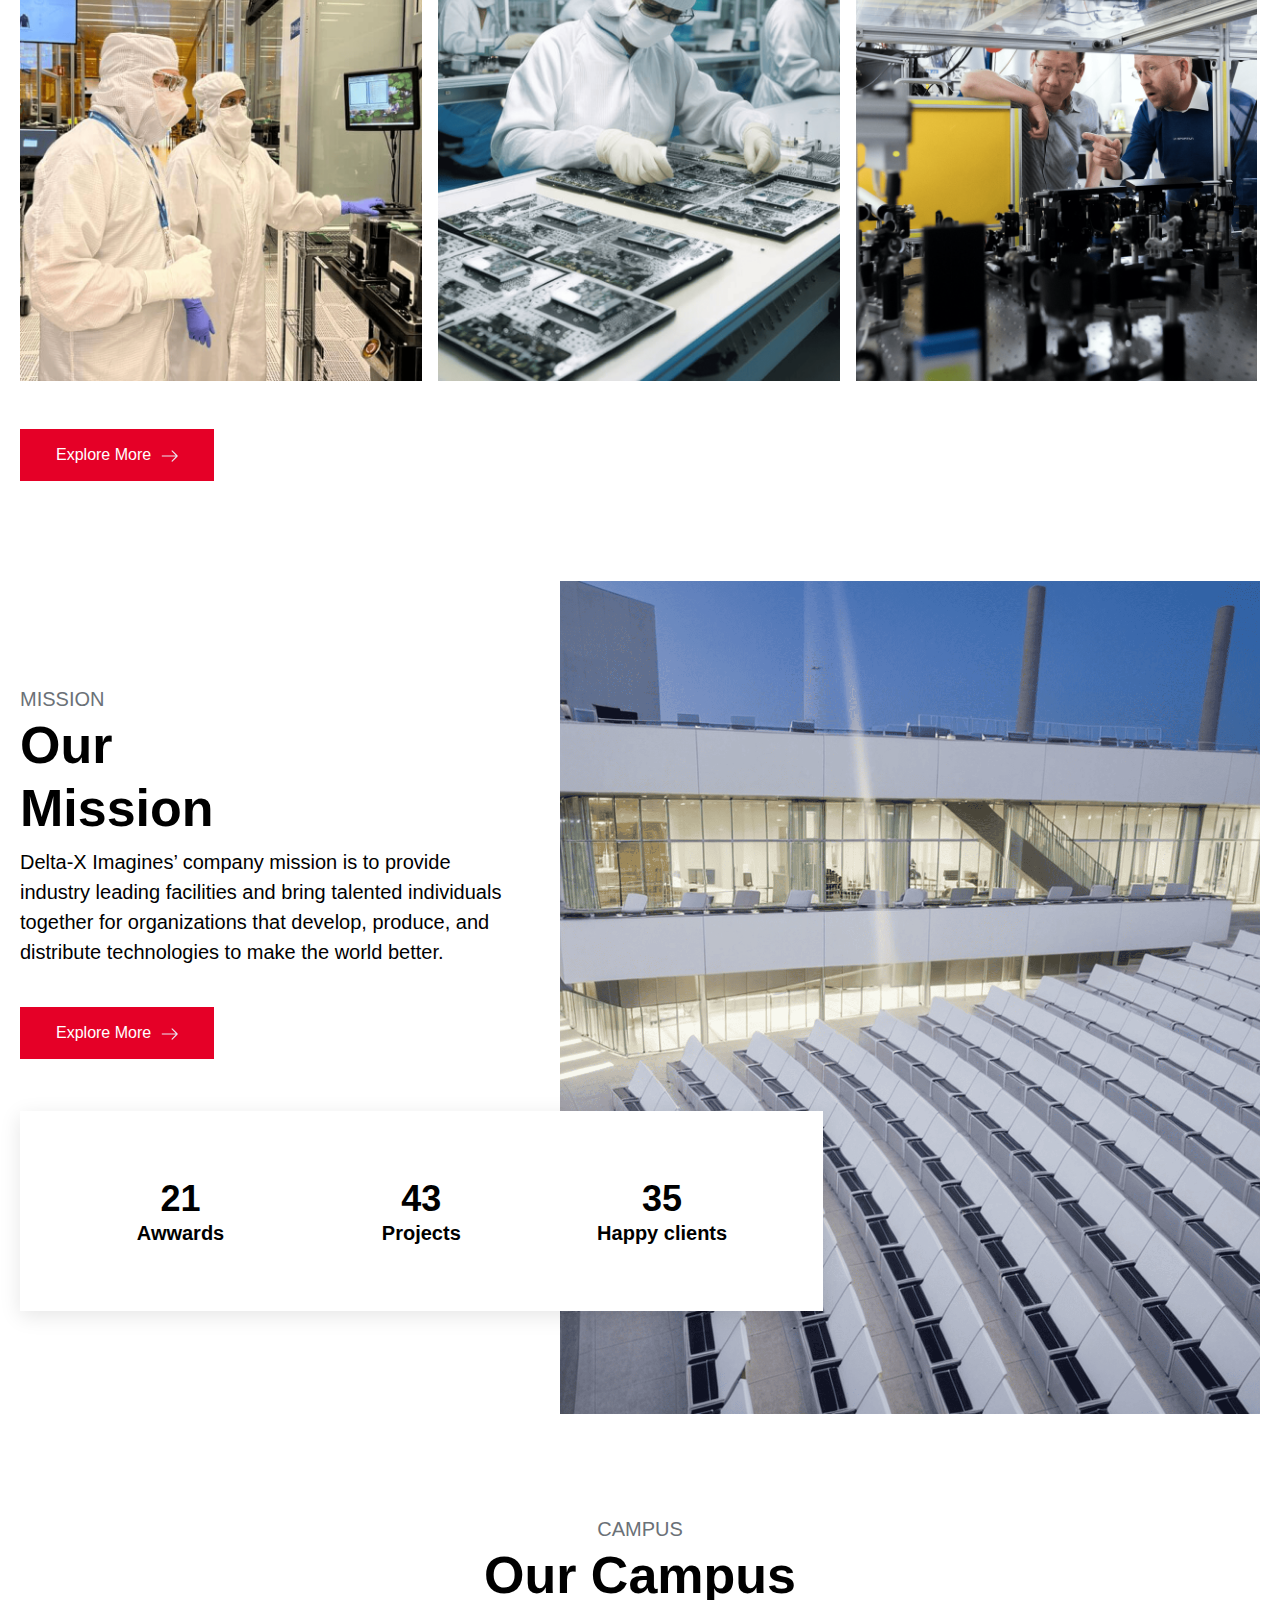
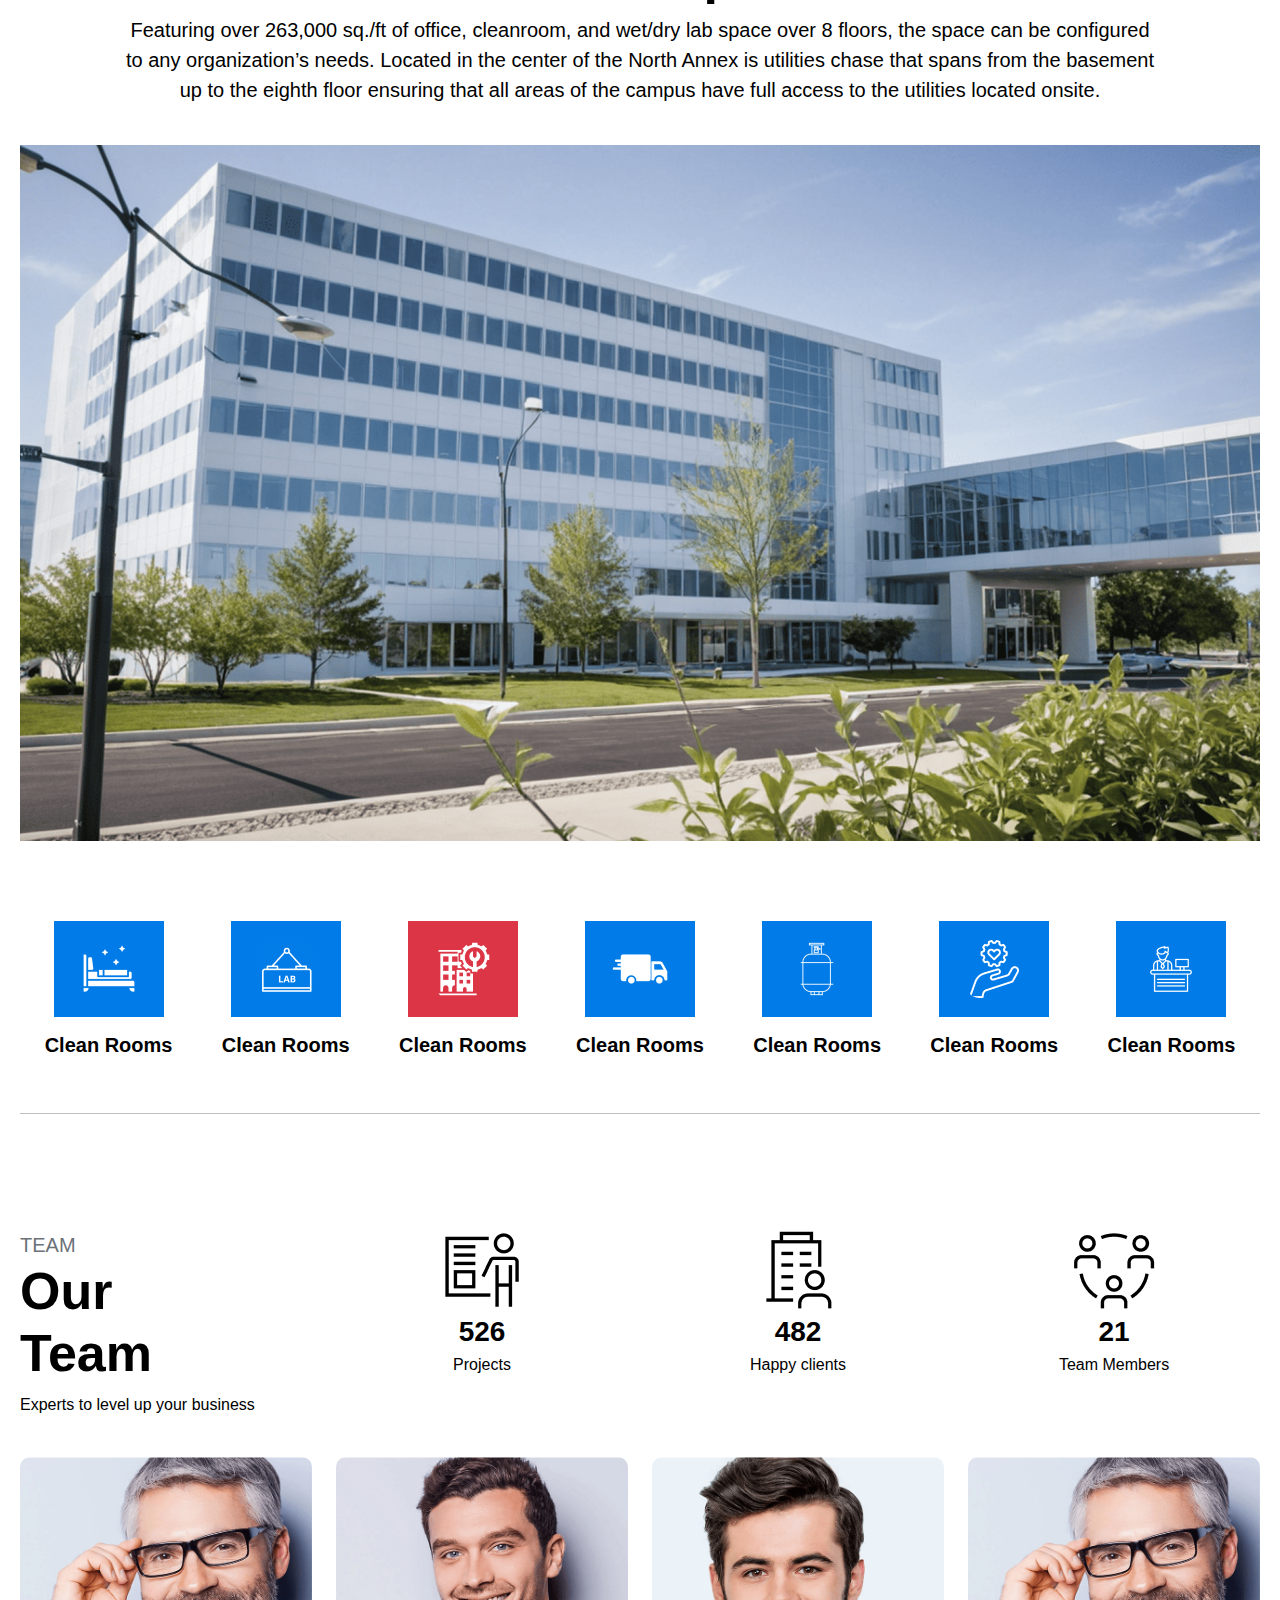
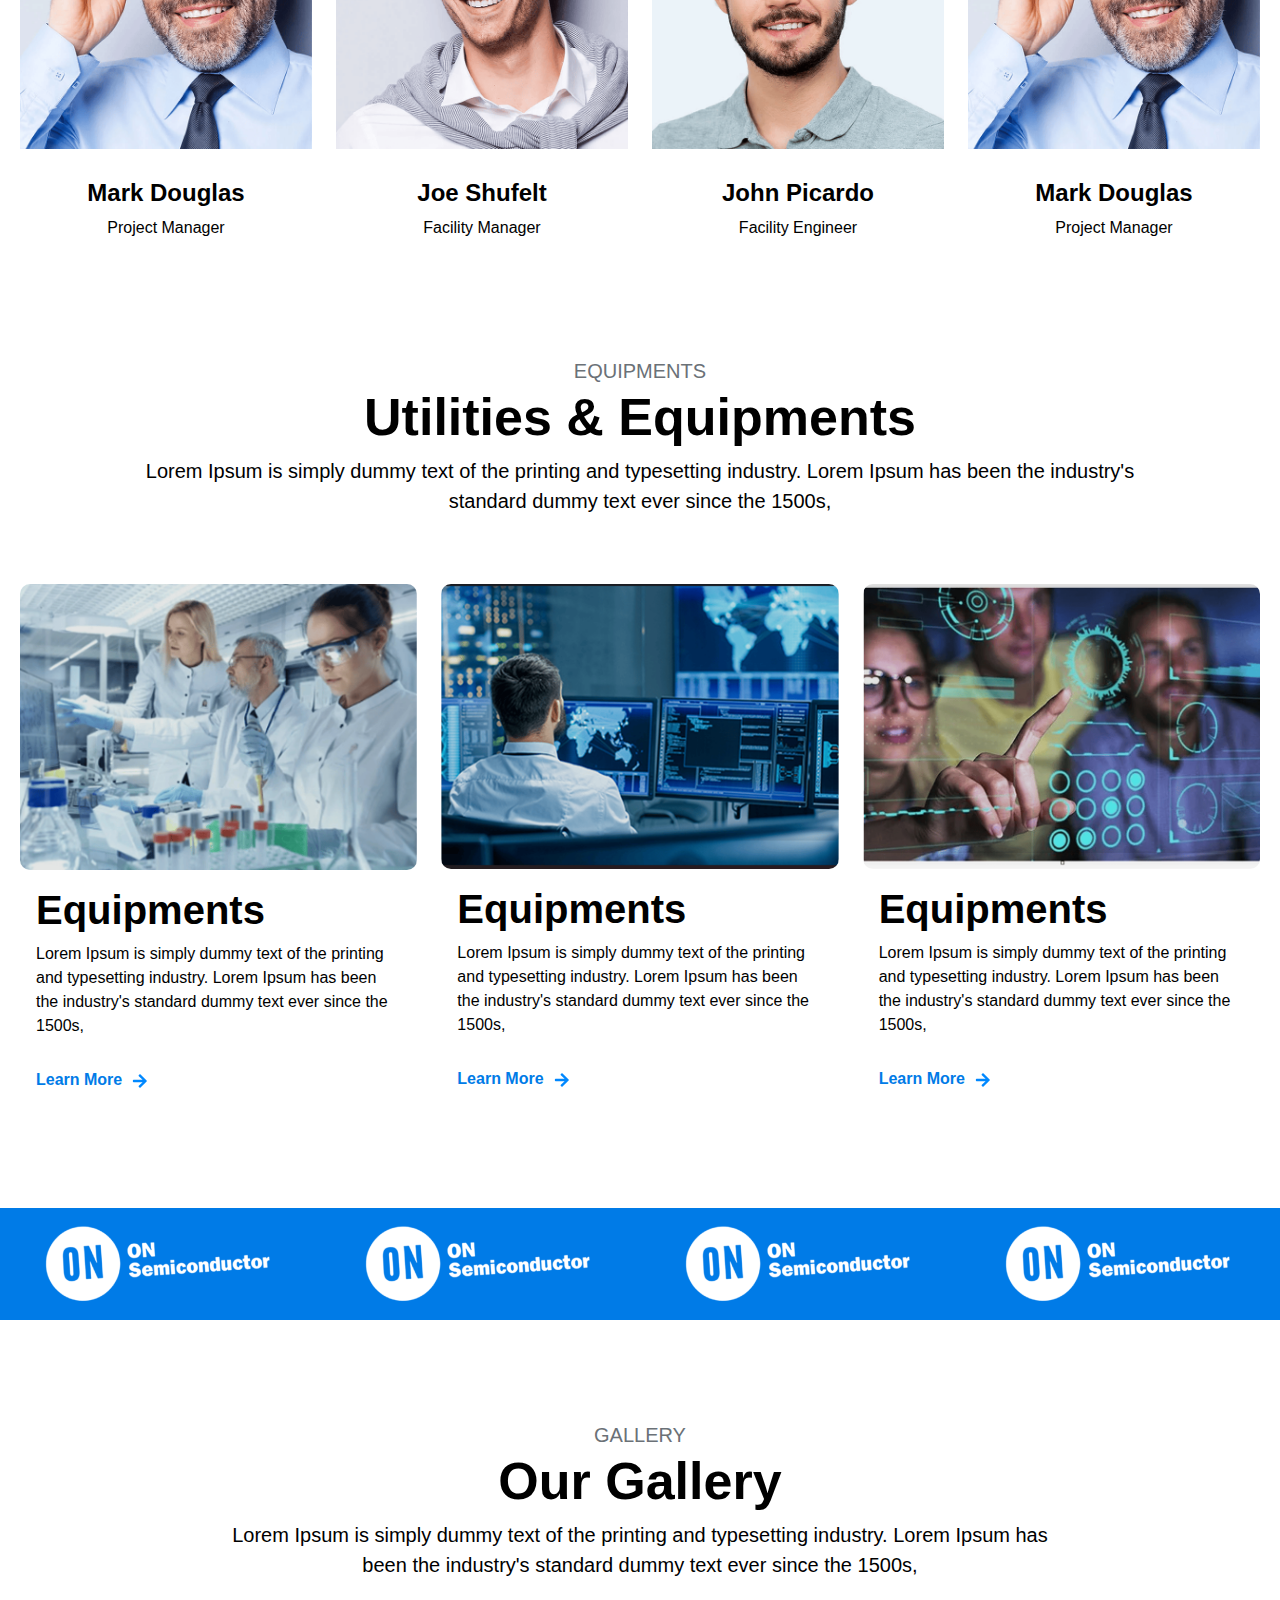
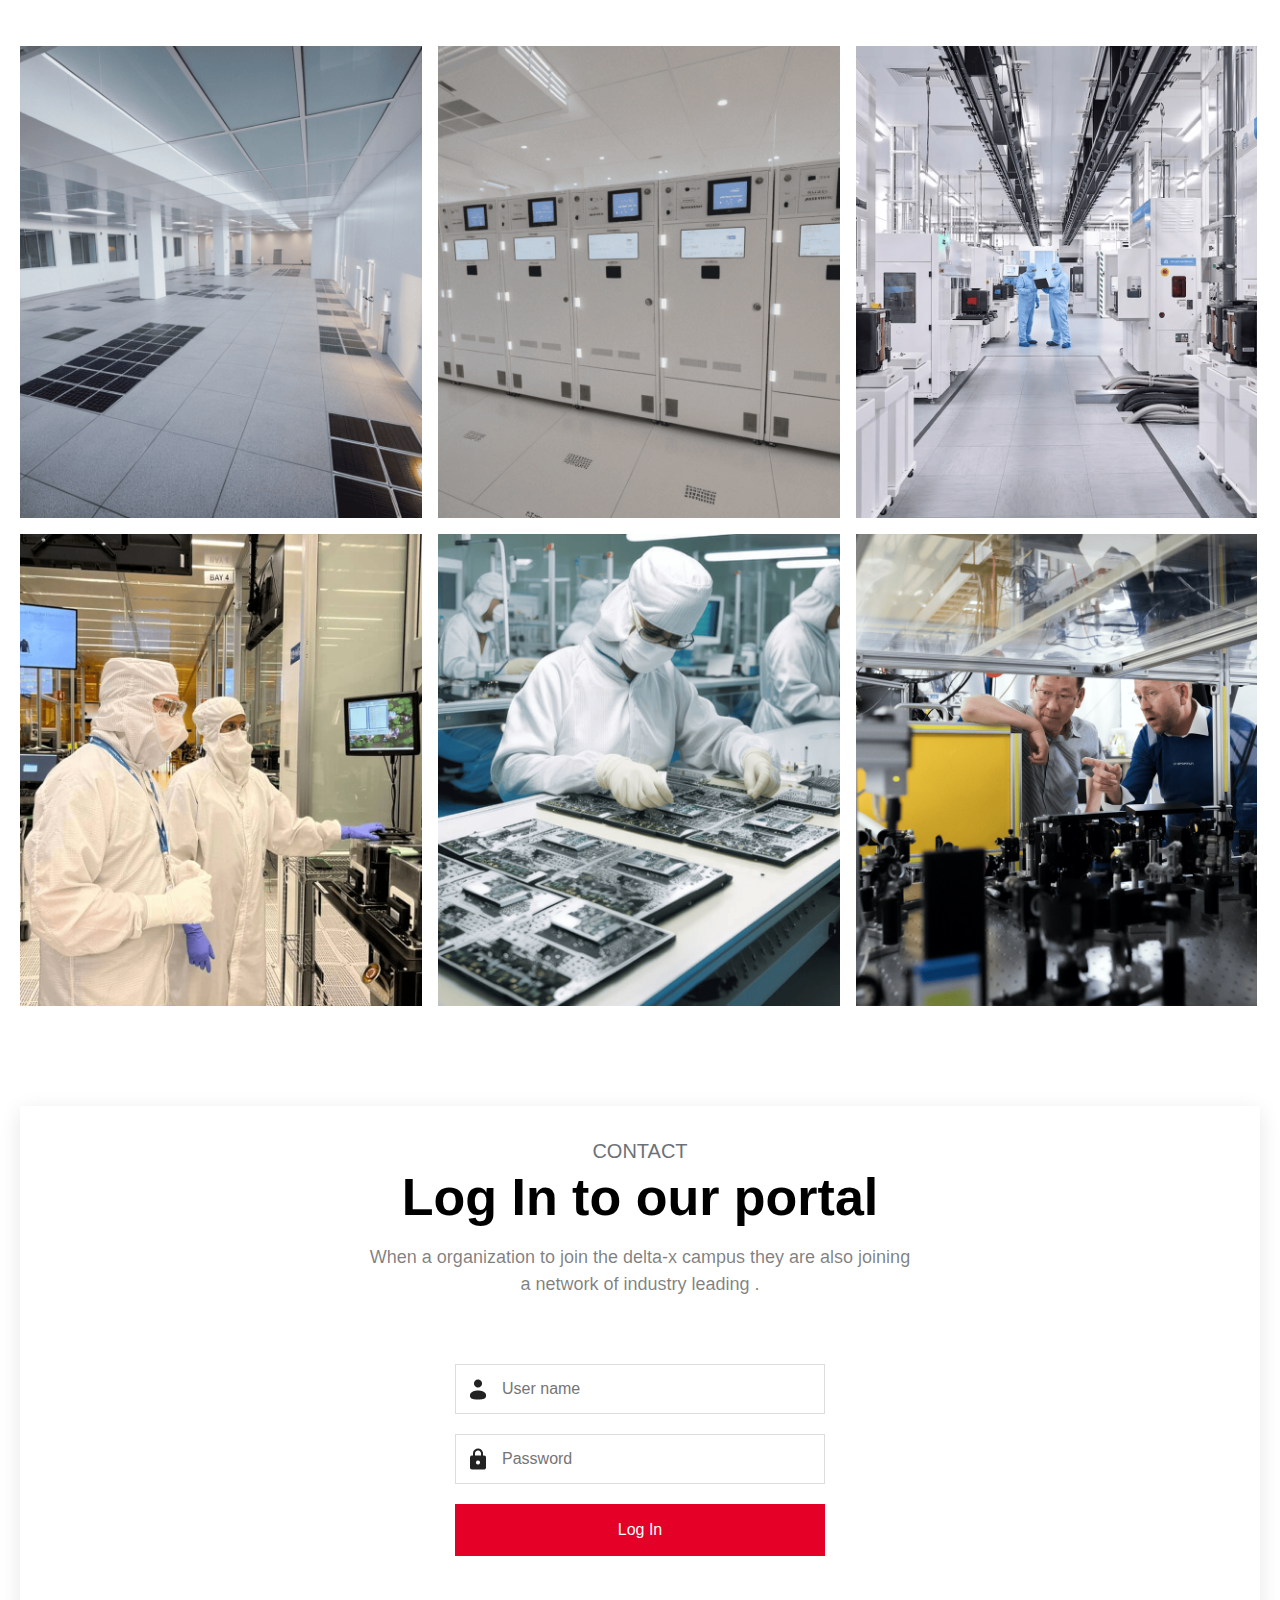
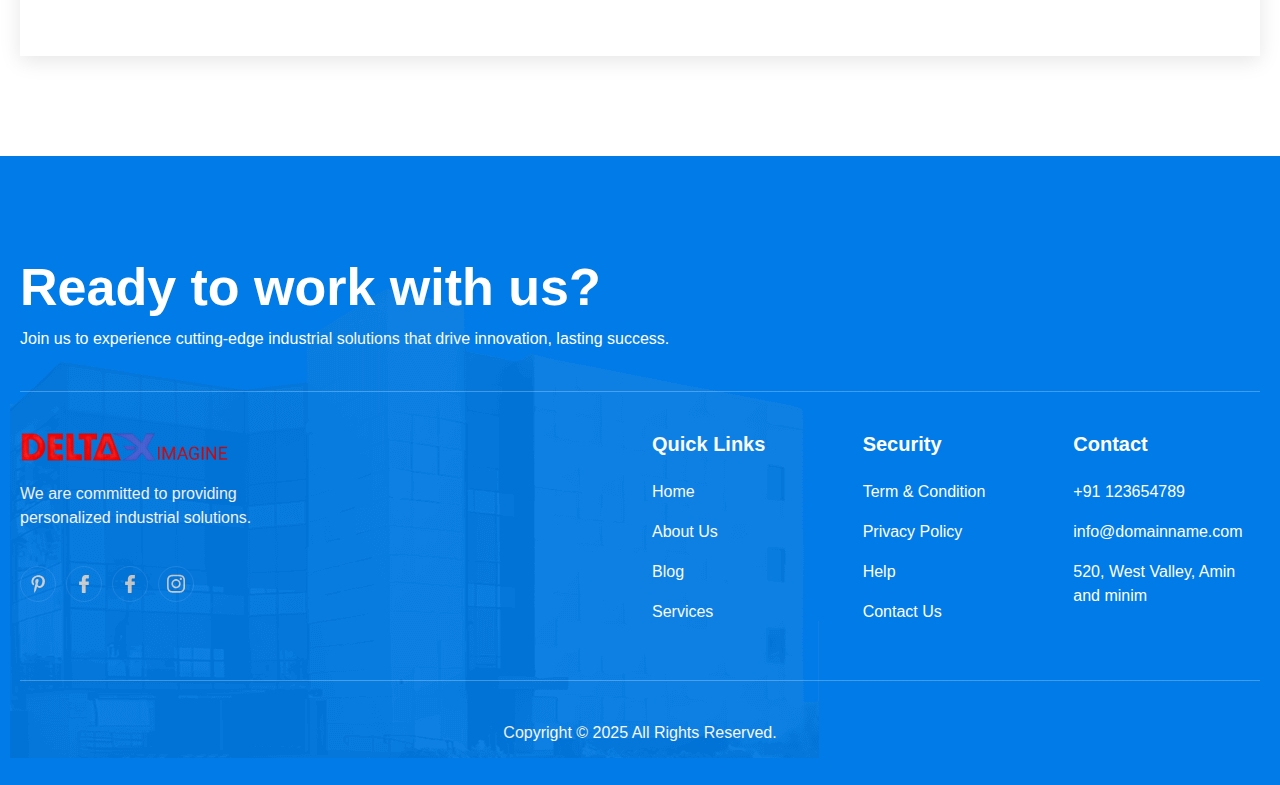
==== commit e966c5d1: "home-done" ====
--- a/index.html
+++ b/index.html
@@ -43,16 +43,14 @@
                         </nav>
                     </div>
                 </div>
-                <div class="col-lg-3">
+                <div class="col-lg-3 col-6">
                     <div class="header__btn">
                         <a href="" class="thm_btn">Contact US</a>
-                    </div>
-                </div>
-                <div class="col-6 d-block d-lg-none text-center">
-                    <div class="bar__icon">
-                        <a class="humbergar siteBar-btn" href="#">
-                            <span></span>
-                        </a>
+                        <div class="bar__icon d-block d-lg-none">
+                            <a class="humbergar siteBar-btn" href="#">
+                                <span></span>
+                            </a>
+                        </div>
                     </div>
                 </div>
             </div>
@@ -60,10 +58,6 @@
     </div>
         <!-- mobile-menu START -->
         <div class="mobile-menu">
-            <a href="#" class="bars siteBar-btn"><svg class="bi bi-x" width="1em" height="1em" viewBox="0 0 16 16" fill="currentColor" xmlns="http://www.w3.org/2000/svg">
-                <path fill-rule="evenodd" d="M11.854 4.146a.5.5 0 010 .708l-7 7a.5.5 0 01-.708-.708l7-7a.5.5 0 01.708 0z" clip-rule="evenodd"/>
-                <path fill-rule="evenodd" d="M4.146 4.146a.5.5 0 000 .708l7 7a.5.5 0 00.708-.708l-7-7a.5.5 0 00-.708 0z" clip-rule="evenodd"/>
-            </svg></a> 
             <nav> 
                 <ul id="nav">
                     <li><a href="#">Home</a></li>
@@ -74,6 +68,7 @@
                     <li><a href="#">Team</a></li>  
                 </ul>
             </nav> 
+            <a href="" class="thm_btn w-100 Contact__btn">Contact US</a>
         </div> 
     <!-- header-area END -->
 
@@ -121,7 +116,7 @@
                 </div>
                 <div class="row">
                     <div class="col-12">
-                        <div class="gallery__wrp">
+                        <div class="gallery__wrp owl-carousel">
                             <a href="#" class="img__blk">
                                 <img src="assets/img/Purpose-img-1.png" alt="">
                             </a>
@@ -153,6 +148,7 @@
 
         <!---------Mission Section START ---------->
         <section class="Mission-area">
+            
             <div class="container">
                 <div class="row align-items-center">
                     <div class="col-lg-5">
@@ -163,20 +159,11 @@
                         </div>
                         <div class="Mission__content">
                             <a href="" class="thm_btn">Explore More <i><img src="assets/img/all-icons/arrow-right.svg" alt=""></i></a>
-                            <ul>
-                                <li>
-                                    <span>0</span>
-                                    <p>Awwards</p>
-                                </li>
-                                <li>
-                                    <span>0</span>
-                                    <p>Projects</p>
-                                </li>
-                                <li>
-                                    <span>0</span>
-                                    <p>Happy clients</p>
-                                </li>
-                            </ul>
+                            <div class=" Mission__info">
+                                <h3> <span class="countfect" data-num="50"></span> Awwards</h3>
+                                <h3> <span class="countfect" data-num="100"></span> Projects</h3>
+                                <h3> <span class="countfect" data-num="80"></span> Happy clients</h3>
+                            </div>
                         </div>
                     </div>
                     <div class="col-lg-7">
@@ -265,7 +252,7 @@
         <section class="team-area">
             <div class="container">
                 <div class="row">
-                    <div class="col-lg-3">
+                    <div class="col-lg-3 text-center text-lg-start mb-5 mb-lg-0">
                         <div class="sec__title">
                             <label for="">team</label>
                             <h1>Our  <br>
@@ -273,24 +260,24 @@
                             <span>Experts to level up your business</span>
                         </div>
                     </div>
-                    <div class="col-lg-3 col-md-4">
+                    <div class="col-lg-3 col-md-4 col-4">
                         <div class="team__project">
                             <img src="assets/img/team-icon-1.png" alt="">
-                            <h3>0</h3>
+                            <h3><span class="countfect" data-num="1200"></span></h3>
                             <p>Projects</p>
                         </div>
                     </div>
-                    <div class="col-lg-3 col-md-4">
+                    <div class="col-lg-3 col-md-4 col-4">
                         <div class="team__project">
                             <img src="assets/img/team-icon-2.png" alt="">
-                            <h3>0</h3>
+                            <h3><span class="countfect" data-num="1100"></span></h3>
                             <p>Happy clients</p>
                         </div>
                     </div>
-                    <div class="col-lg-3 col-md-4">
+                    <div class="col-lg-3 col-md-4 col-4">
                         <div class="team__project">
                             <img src="assets/img/team-icon-3.png" alt="">
-                            <h3>0</h3>
+                            <h3><span class="countfect" data-num="50"></span></h3>
                             <p>Team Members</p>
                         </div>
                     </div>
@@ -334,7 +321,7 @@
         <section class="Equipments-area">
             <div class="container">
                 <div class="row">
-                    <div class="col-lg-10 text-center offset-lg-1 offset-md-0 mb_50">
+                    <div class="col-lg-10 text-center offset-lg-1 offset-md-0 ">
                         <div class="sec__title">
                             <label for="">EQUIPMENTS</label>
                             <h1>Utilities & Equipments</h1>
@@ -406,7 +393,7 @@
                         </div>
                     </div>
                     <div class="col-12">
-                        <div class="gallery__wrp">
+                        <div class="gallery__wrp owl-carousel">
                             <a href="#" class="img__blk">
                                 <img src="assets/img/Purpose-img-1.png" alt="">
                             </a>
@@ -499,7 +486,7 @@
                             </div>
                         </div>
                     </div>
-                    <div class="col-lg-2">
+                    <div class="col-lg-2 col-md-4">
                         <div class="footer__nav">
                             <ul>
                                 <li><h5>Quick Links</h5></li>
@@ -510,7 +497,7 @@
                             </ul>
                         </div>
                     </div>
-                    <div class="col-lg-2">
+                    <div class="col-lg-2 col-md-4">
                         <div class="footer__nav">
                             <ul>
                                 <li><h5>Security</h5></li>
@@ -521,7 +508,7 @@
                             </ul>
                         </div>
                     </div>
-                    <div class="col-lg-2">
+                    <div class="col-lg-2 col-md-4">
                         <div class="footer__nav">
                             <ul>
                                 <li><h5>Contact</h5></li>
@@ -550,7 +537,9 @@
         <script src="assets/js/bootstrap.min.js"></script>
         <script src="assets/js/aos.js"></script> 
         <script src="assets/js/owl.carousel.min.js"></script> 
+        <script src="assets/js/countfect.min.js"></script> 
         <script src="assets/js/main.js"></script>
+
     </body>
 </html>
 
--- a/assets/css/style.css
+++ b/assets/css/style.css
@@ -218,7 +218,11 @@
   transform: translateX(10px);
 }
 
-.container {max-width: 1320px;}
+.container {max-width: 1320px;padding: 0 20px;}
+
+.owl-carousel.off {
+  display: flex;
+}
 
 /* default-css END 
 ================================== */
@@ -248,7 +252,10 @@
 }
 
 .header__btn {
-  float: right;
+  display: flex;
+  align-items: center;
+  justify-content: end;
+  gap: 20px;
 }
 
 
@@ -280,7 +287,7 @@
 .humbergar {
   cursor: pointer;
   display: block;
-  max-width: 35px;
+  max-width: 30px;
   margin-left: auto;
 }
 
@@ -289,7 +296,7 @@
 .humbergar span:after {
   cursor: pointer;
   border-radius: 1px;
-  height: 3px;
+  height: 2px;
   width: 34px;
   background: white;
   position: relative;
@@ -311,7 +318,7 @@
 }
 
 .humbergar.active span:before {
-  top: 0px;
+  top: -1px;
   transform: rotate(45deg);
 }
 
@@ -326,7 +333,7 @@
 /* mobile-menu START */
 .mobile-menu {
   position: fixed;
-  width: 320px;
+  width: 300px;
   height: 100vh;
   background: #ffffff;
   z-index: 99;
@@ -335,8 +342,17 @@
   left: 0;
   transition: .3s;
   margin-left: -400px;
-  padding-left: 40px;
-  padding-top: 100px;
+  padding: 50px 20px 10px;
+}
+
+.Contact__btn {
+    text-align: center;
+    position: absolute;
+    width: 100%;
+    left: 20px;
+    bottom: 20px;
+    max-width: 260px;
+    height: auto;
 }
 
 .siteBar {
@@ -356,7 +372,7 @@
 
 .mobile-menu nav ul li a {
   color: #272835;
-  font-size: 16px;
+  font-size: 18px;
   line-height: 40px;
   transition: .3s;
 }
@@ -394,7 +410,7 @@
 .hero-area {
   position: relative;
   height: 100vh;
-  max-height: 780px;
+  max-height: clamp(35rem, 14.194vw + 31.718rem, 48.75rem);
 }
 
 .hero-area .container {
@@ -416,7 +432,7 @@
 }
 
 .hero__contet h1 {
-  font-size: 75px;
+  font-size: clamp(2.25rem, 2.516vw + 1.668rem, 4.688rem);
   letter-spacing: -4px;
   text-transform: uppercase;
   max-width: 800px;
@@ -497,6 +513,28 @@
   margin-top: 40px;
 }
 
+.Mission__info {
+    display: flex;
+    box-shadow: 0px 5px 20px 0px #0000001A;
+    justify-content: center;
+    align-items: center;
+    margin-top: var(--f52);
+    height: 200px;
+    text-align: center;
+    margin-right: -300px;
+    position: relative;
+    background: #fff;
+}
+
+.Mission__info h3 {
+    flex-basis: 30%;
+    display: flex;
+    flex-direction: column;
+    margin: 0;
+    font-family: var(--helvatica);
+    font-size: var(--f20);
+}
+
 .Mission__content ul {
   display: flex;
   box-shadow: 0px 5px 20px 0px #0000001A;
@@ -520,7 +558,7 @@
   font-size: var(--f20);
 }
 
-.Mission__content ul span {
+.Mission__info h3 span {
   font-size: var(--f36);
   font-weight: 700;
   font-family: var(--helvatica);
@@ -548,11 +586,13 @@
 
 .Campus__option {
   padding: 40px 0;
+  overflow: auto;
 }
 
 .Campus__option ul {
   display: flex;
   justify-content: space-around;
+  min-width: 900px;
 }
 
 .Campus__option ul a {
@@ -639,6 +679,7 @@
 
 .Equip__blk {
   cursor: pointer;
+  margin-top: var(--f52);
 }
 
 .Equip__img {
@@ -716,7 +757,7 @@
 }
 
 .gallery__wrp .img__blk {
-  flex-basis: 32.5%;
+  flex-basis: 32.4%;
 }
 
 /*============gallery Area End =============*/
--- a/assets/css/responsive.css
+++ b/assets/css/responsive.css
@@ -1,32 +1,351 @@
 /* Big screen :1200px. */
 @media (min-width: 1200px) and (max-width: 1500px) {
 
-
+    .hero__contet h1 {
+        max-width: 620px;
+        letter-spacing: -3px;
+    }
 }
 
 
 /* Normal screen :992px. */
 @media (min-width: 992px) and (max-width: 1200px) {
-
-
-}
-
- 
+    .gallery__wrp .img__blk {
+        flex-basis: 32.2%;
+    }
+
+    .Mission__info {
+        height: 160px;
+        margin-right: -180px;
+    }
+
+    .Campus__option ul a h5 {
+        font-size: 16px;
+    }
+
+}
+
+
 /* Tablet screen :768px. */
 @media (min-width: 768px) and (max-width: 991px) {
 
-
-}
-
- 
+    :root {
+
+        --f18: 16px;
+        --f20: 16px;
+        --f22: 18px;
+        --f24: 20px;
+        --f28: 24px;
+        --f30: 24px;
+        --f32: 26px;
+        --f36: 28px;
+        --f40: 30px;
+        --f48: 32px;
+        --f52: 36px;
+        --s100: 80px;
+        --padding: 70px 0
+    }
+
+
+    .mb_50 {
+        margin-bottom: 30px;
+    }
+
+    .gallery__wrp .img__blk {
+        flex-basis: 32%;
+    }
+
+    .Mission__info {
+        height: 140px;
+        margin-right: 0px;
+        max-width: 515px;
+    }
+
+    .Campus__option ul a h5 {
+        font-size: 16px;
+    }
+
+    .footer-img {
+        max-width: 500px;
+    }
+
+    .hero__contet h1 {
+        letter-spacing: -2px;
+        max-width: 600px;
+    }
+
+    .hero__contet .btns__grp a {
+        line-height: 1;
+        font-size: 18px;
+        padding: 15px 30px;
+        height: 50px;
+        box-sizing: border-box;
+        display: flex;
+        align-items: center;
+        justify-content: center;
+    }
+
+    .thm_btn,
+    .border__btn {
+        padding: 10px 28px;
+        font-size: 15px;
+    }
+
+    .sec__title h1 br {
+        display: none;
+    }
+
+    .gallery__wrp {
+        gap: 14px;
+    }
+
+    .Mission__img {
+        margin: auto;
+        margin-bottom: 30px;
+        max-width: 100%;
+        max-height: 400px;
+        overflow: hidden;
+    }
+
+
+
+    .Mission-area .row {
+        flex-direction: column-reverse;
+    }
+
+    .barnding__wrp {
+        gap: 26px;
+        padding: 0 11px;
+    }
+
+    .footer__content {
+        text-align: center;
+        margin-bottom: 36px;
+    }
+
+    .footer__content p {
+        margin-inline: auto;
+        margin-bottom: 0;
+        max-width: 320px;
+    }
+
+    .social__link ul {
+        justify-content: center;
+    }
+}
+
+
 /* small screen :320px. */
 @media (max-width: 767px) {
-
- 
-}
- 
+    :root {
+
+--f18: 16px;
+
+--f20: 16px;
+
+--f22: 18px;
+
+--f24: 20px;
+
+--f28: 24px;
+
+--f30: 24px;
+
+--f32: 26px;
+
+--f36: 28px;
+
+--f40: 30px;
+
+--f48: 32px;
+
+--f52: 32px;
+
+--s100: 70px;
+
+--padding: 60px 0;
+
+}
+
+.header-area.shrink{
+    padding: 16px 0;
+}
+    .mb_50 {
+        margin-bottom: 30px;
+    }
+
+    .gallery__wrp .img__blk {
+        flex-basis: 32%;
+    }
+
+    .Mission__info {
+        height: 110px;
+        margin-right: 0px;
+        max-width: 515px;
+        padding-right: 10px;
+    }
+
+    .Campus__option ul a h5 {
+        font-size: 16px;
+    }
+
+    .footer-img {
+        max-width: 300px;
+    }
+
+    .hero__contet h1 {
+        letter-spacing: -2px;
+        max-width: 600px;
+    }
+
+    .hero__contet .btns__grp a {
+        line-height: 1;
+        font-size: 18px;
+        padding: 15px 30px;
+        height: 50px;
+        box-sizing: border-box;
+        display: flex;
+        align-items: center;
+        justify-content: center;
+    }
+
+    .thm_btn,
+    .border__btn {
+        padding: 10px 28px;
+        font-size: 15px;
+    }
+
+    .sec__title h1 br {
+        display: none;
+    }
+
+    .gallery__wrp {
+        gap: 14px;
+    }
+
+    .Mission__img {
+        margin: auto;
+        margin-bottom: 30px;
+        max-width: 100%;
+        max-height: 400px;
+        overflow: hidden;
+    }
+
+
+
+    .Mission-area .row {
+        flex-direction: column-reverse;
+    }
+
+    .barnding__wrp {
+        gap: 26px;
+        padding: 0 11px;
+    }
+
+.barnding__wrp i {
+    width: auto;
+    display: block;
+}
+
+    .footer__content {
+        text-align: center;
+        margin-bottom: 0;
+    }
+
+    .footer__content p {
+        margin-inline: auto;
+        margin-bottom: 0;
+        max-width: 320px;
+    }
+
+    .social__link ul {
+        justify-content: center;
+    }
+    .contact-box {
+        padding: 0 10px;
+        margin: auto;
+        box-shadow: none;
+    }
+    
+    .hero__contet p {
+        font-size: 16px;
+    }
+    
+    .header__btn .thm_btn,.header-area.shrink .thm_btn {
+        padding: 10px 18px;
+        display: none;
+    }
+    
+    .header__btn {
+        gap: 15px;
+    }
+    
+    .owl-nav {
+        display: flex;
+        gap: 20px;
+        justify-content: end;
+        margin-top: 10px;
+    }
+    
+    .Mission__info h3 {
+        flex-basis: 33%;
+        font-size: 15px;
+    }
+    
+    .Mission__info h3 span {
+        font-size: 24px;
+    }
+    
+    
+    .Campus__option {
+        padding-top: 10px;
+    }
+    
+    .team__project img {
+        max-width: 53px;
+    }
+    
+    a.team__membar {
+        max-width: 300px;
+        margin-inline: auto;
+    }
+    .footer__nav h5 {
+        margin-bottom: 20px;
+    }
+    
+    .footer__nav a {
+        margin-bottom: 10px;
+    }
+    
+    .footer__nav {
+        margin-top: 40px;
+    }
+    
+    .footer-area .sec__title h1 {
+        font-size: 24px;
+    }
+
+    .barnding__wrp {
+        white-space: nowrap;
+        will-change: transform;
+        animation: marquee 12s linear infinite;
+        width: 900px;
+      }
+
+.barnding-area {
+    overflow: hidden;
+}
+      
+      @keyframes marquee {
+        from { transform: translateX(0); }
+        to { transform: translateX(-50%); }
+      }
+}
+
 /* Large Mobile screen :480px. */
 @media only screen and (min-width: 480px) and (max-width: 767px) {
-.container {width:450px}
- 
-}
+    .container {
+        width: 450px
+    }
+
+}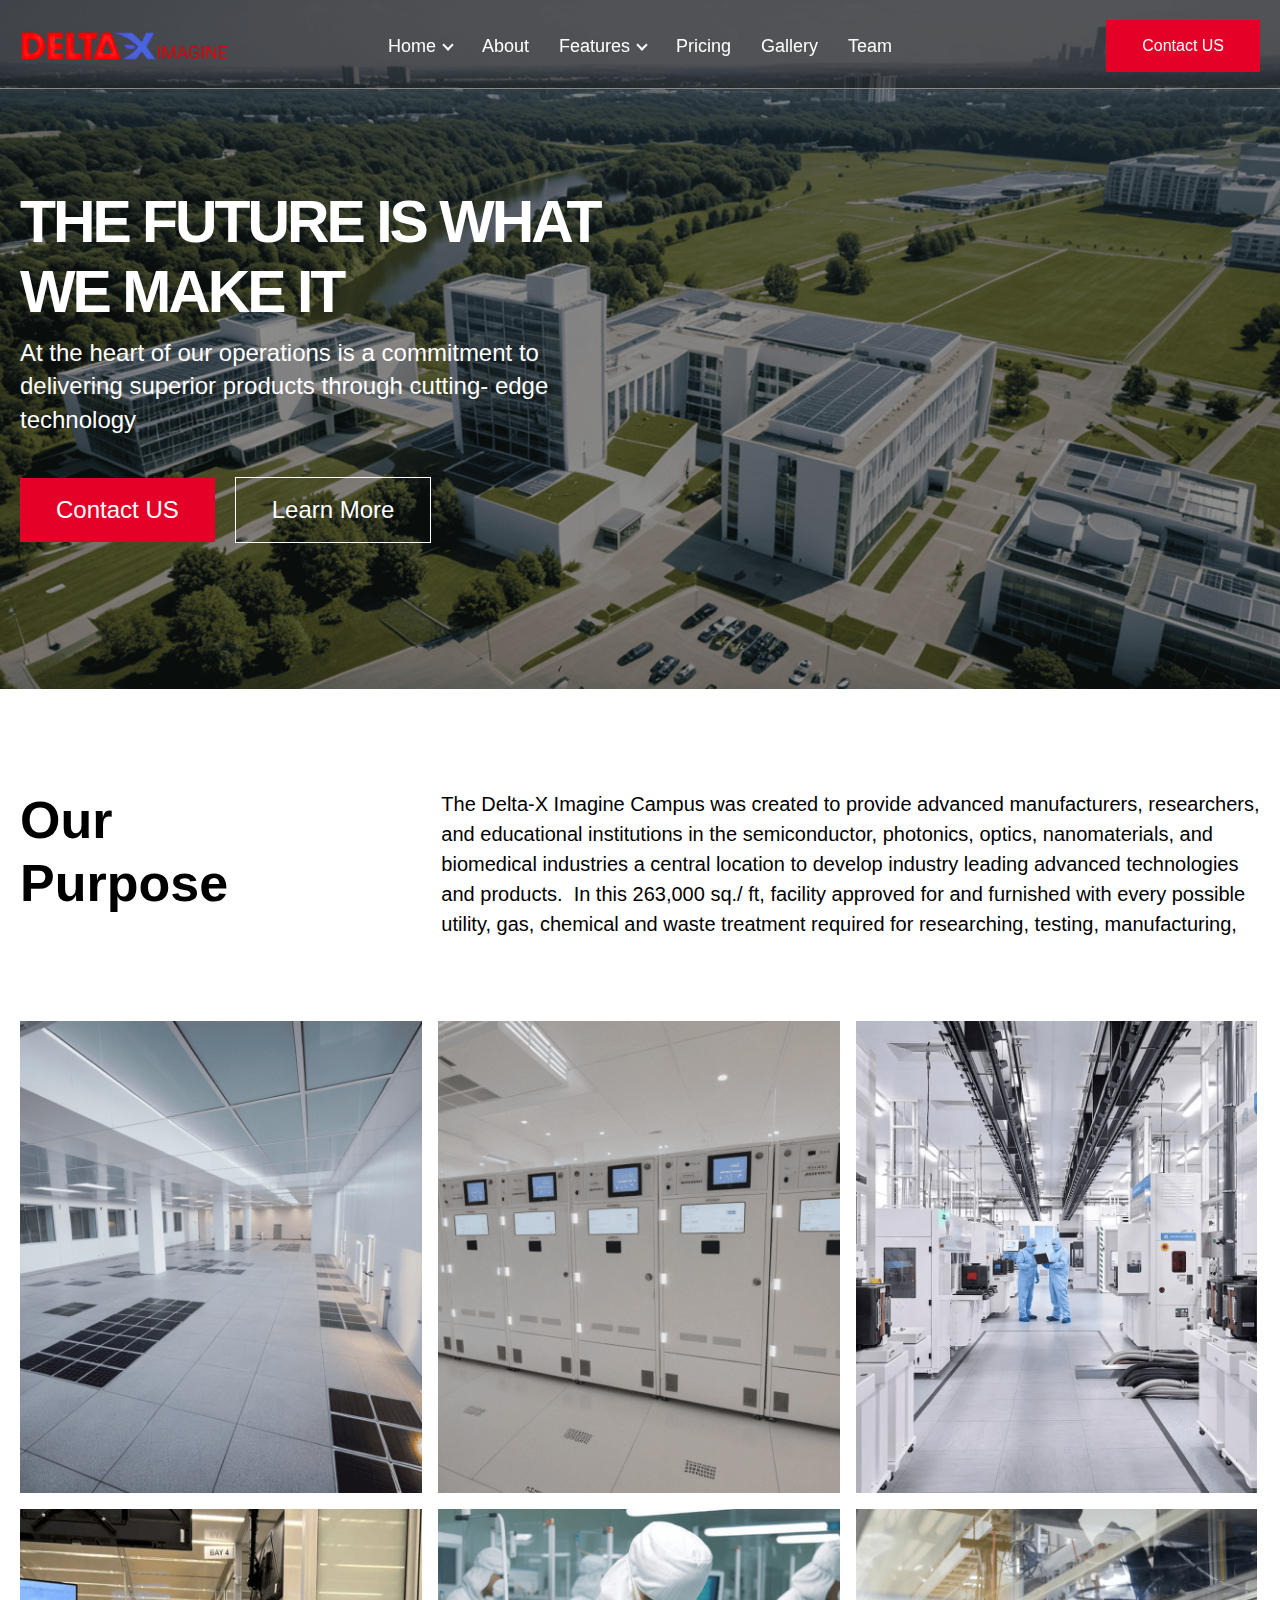
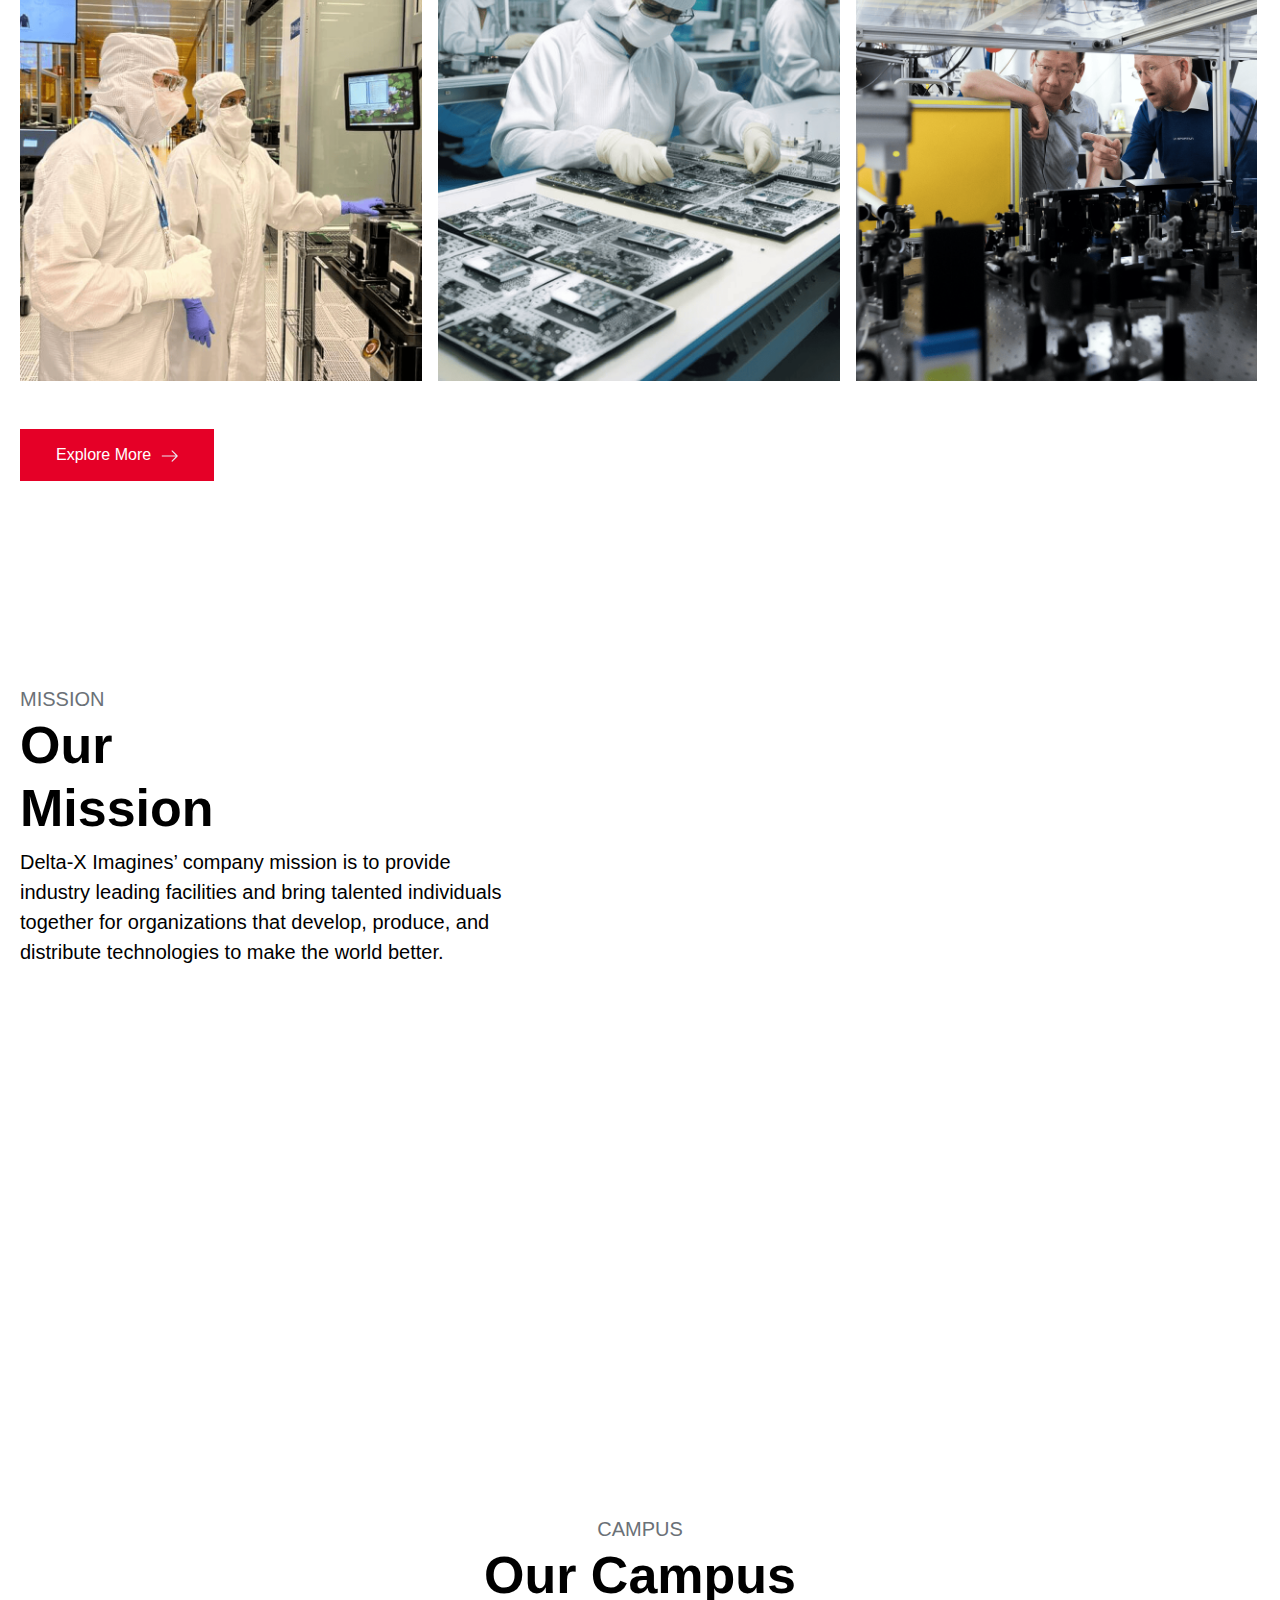
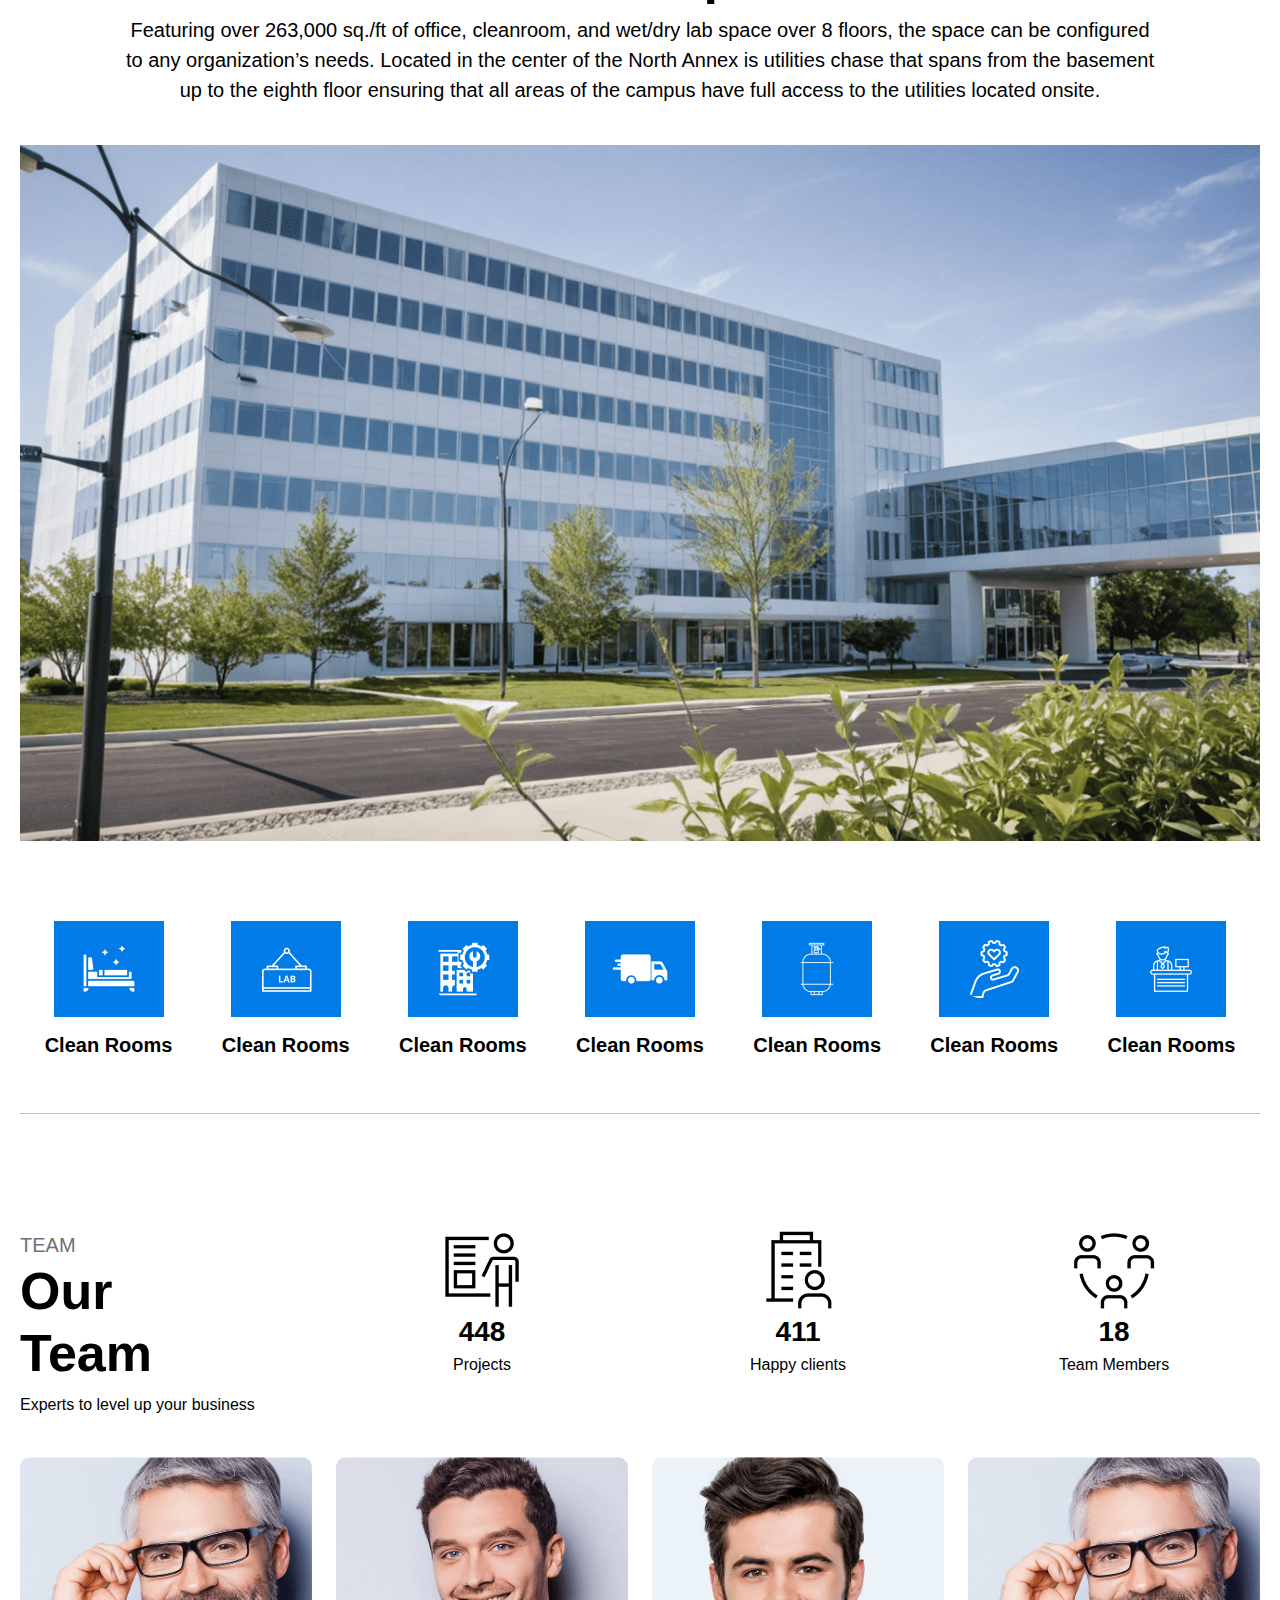
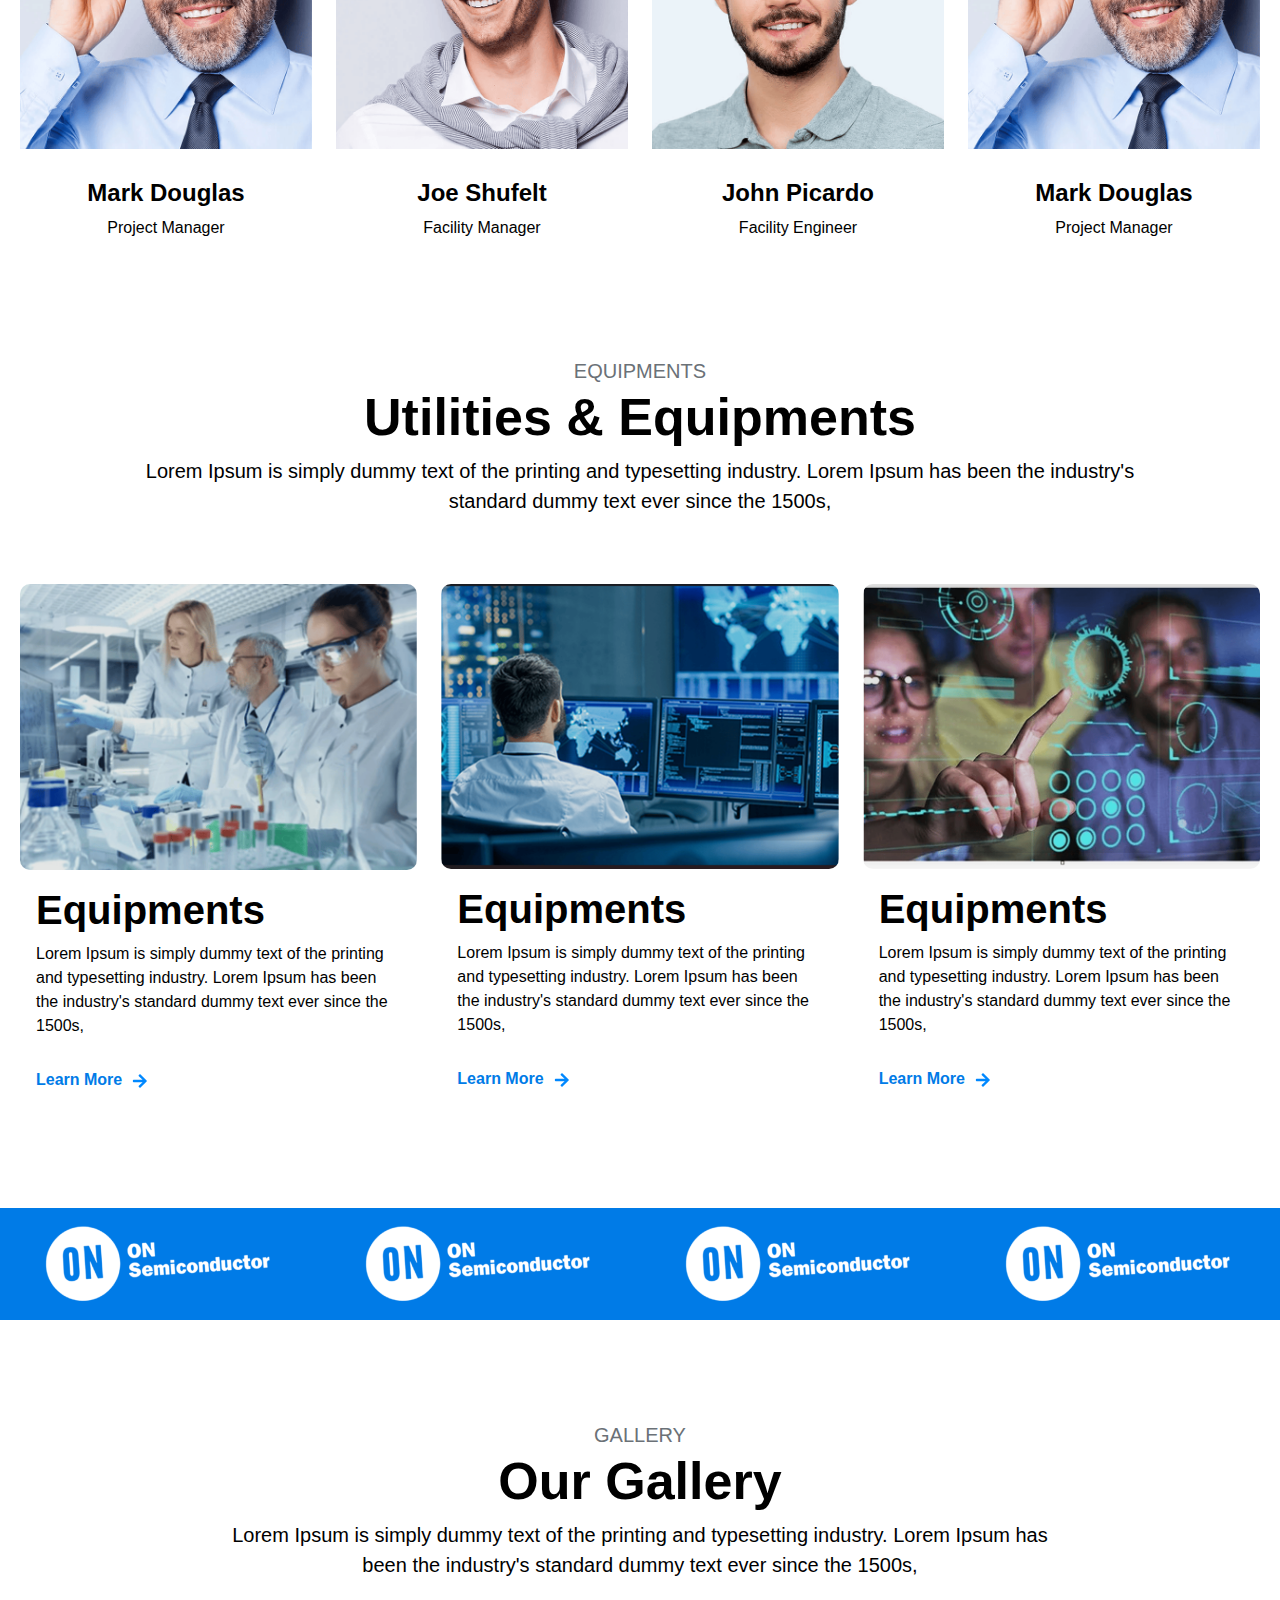
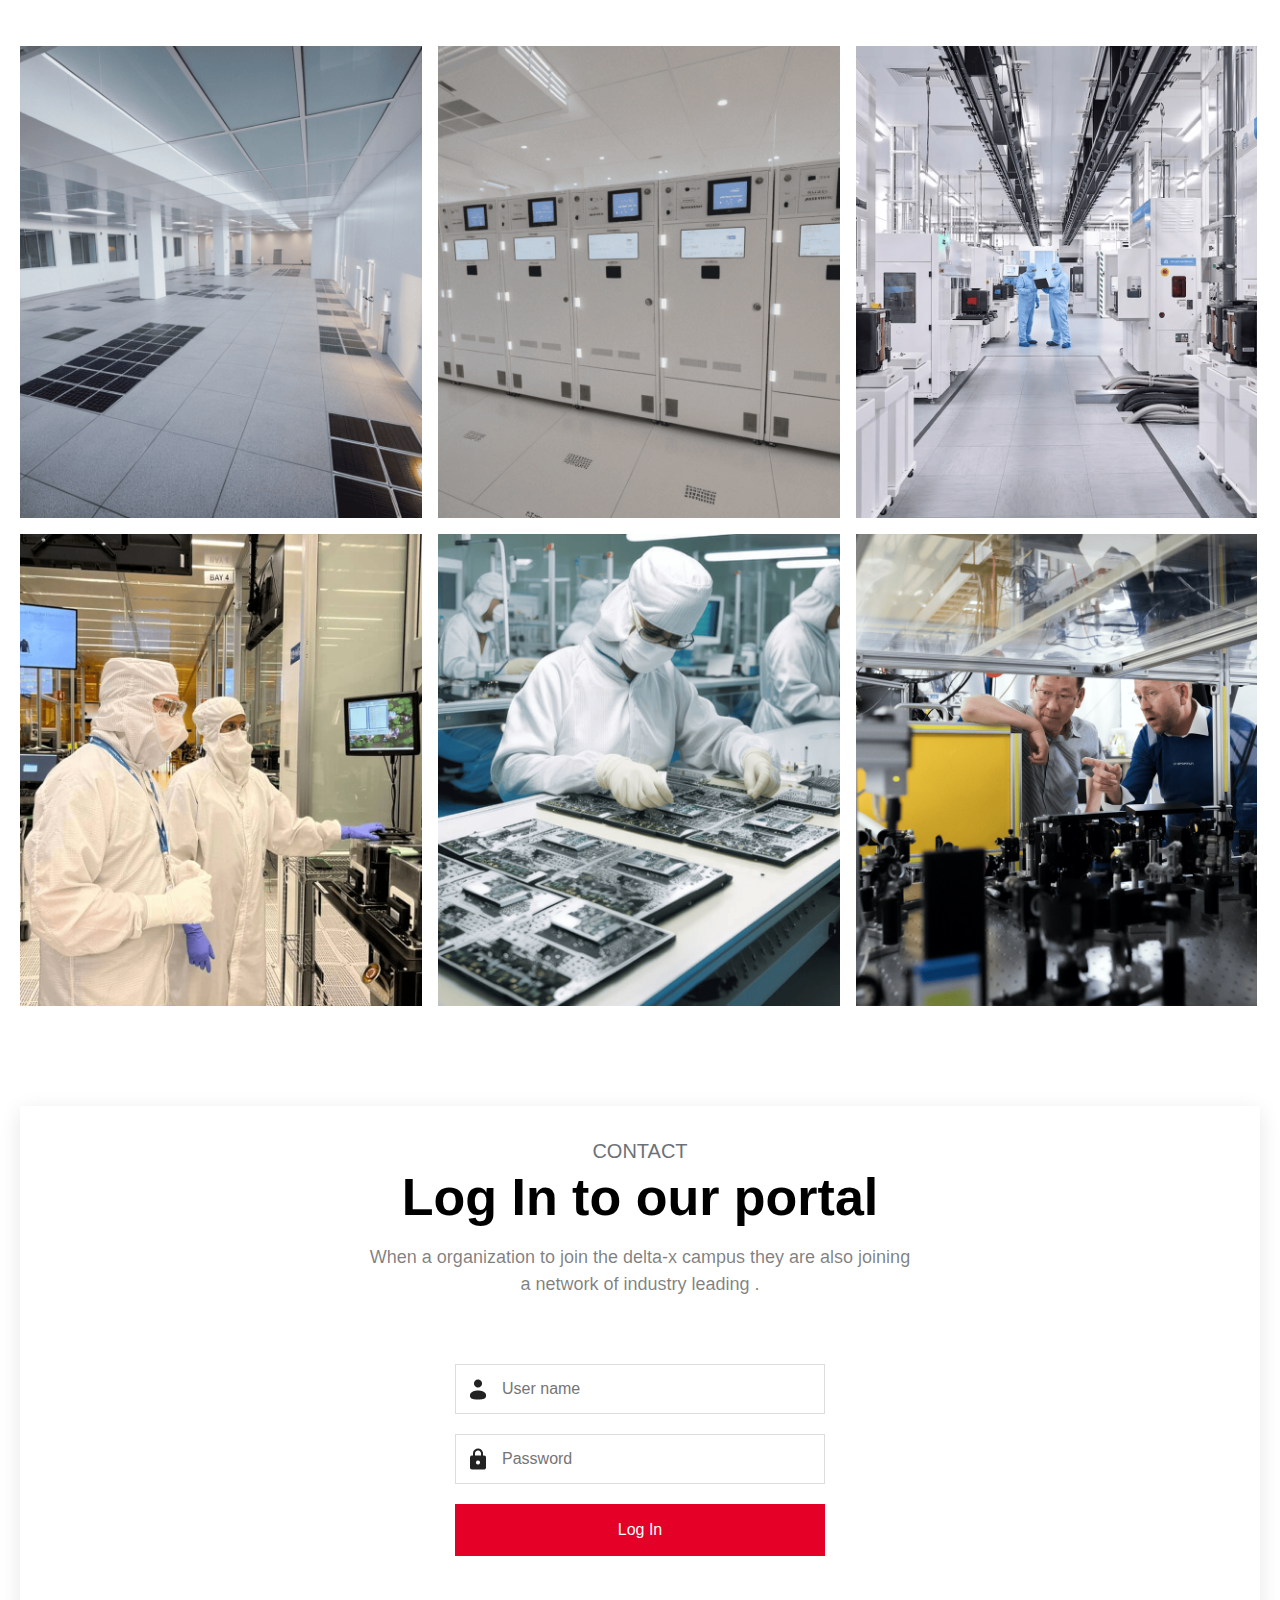
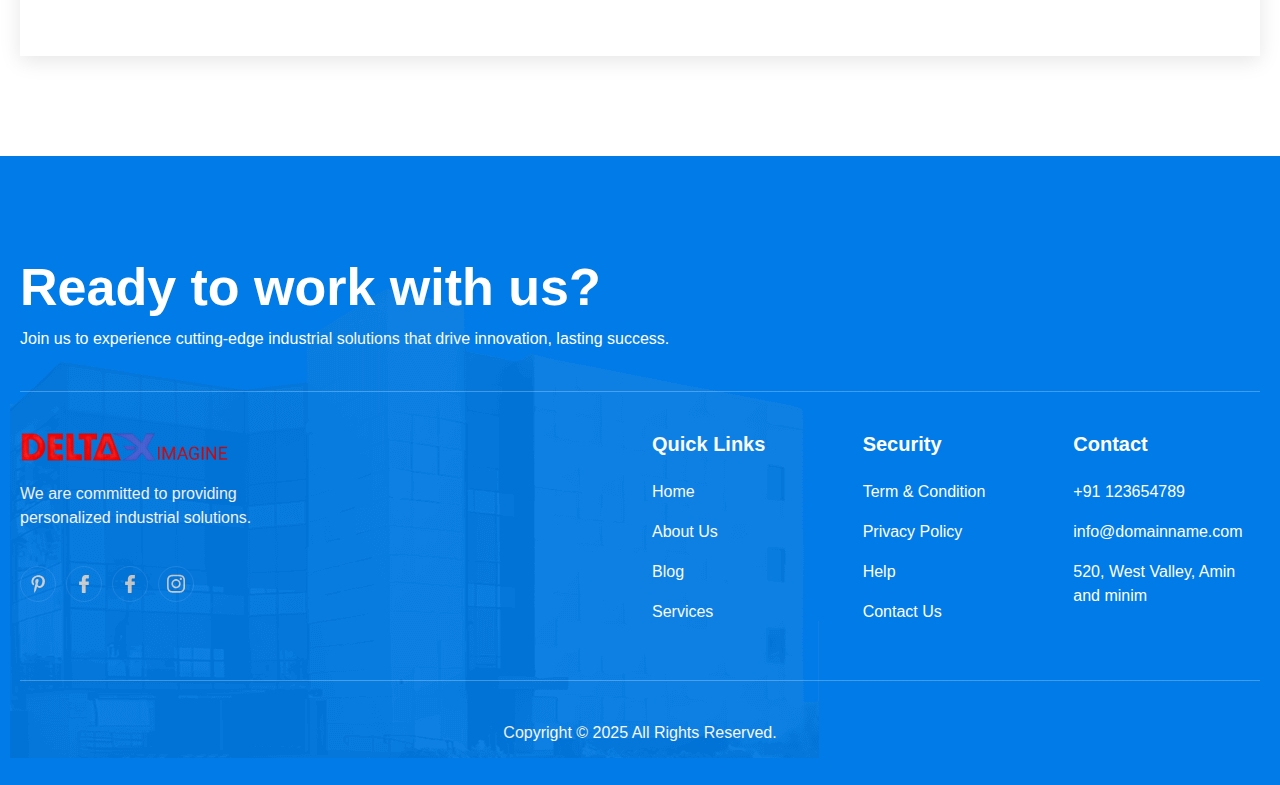
==== commit 69f3e75f: "page-done" ====
--- a/index.html
+++ b/index.html
@@ -10,10 +10,13 @@
         <!-- Place favicon.ico in the root directory -->
         
 		<!-- CSS here -->
+        <link
+        rel="stylesheet"
+        href="https://cdnjs.cloudflare.com/ajax/libs/animate.css/4.1.1/animate.min.css"
+      />
         <link rel="stylesheet" href="assets/css/aos.css">
         <link rel="stylesheet" href="assets/css/bootstrap.min.css">
         <link rel="stylesheet" href="assets/css/owl.carousel.min.css"> 
-        <link rel="stylesheet" href="assets/css/fontawesome.min.css">  
         <link rel="stylesheet" href="assets/css/style.css">
         <link rel="stylesheet" href="assets/css/responsive.css">
     </head>
@@ -21,7 +24,7 @@
 
        
     <!-- header-area START -->
-    <div class="header-area">
+    <div class="header-area " data-aos="fade-down">
         <div class="container">
             <div class="row align-items-center">
                 <div class="col-lg-3 col-6 ">
@@ -33,9 +36,25 @@
                     <div class="menu-area">
                         <nav>
                             <ul id="nav">
-                                <li><a href="#">Home</a></li>
+                                <li>
+                                    <a href="#">Home <i class="arrow down"></i></a>
+                                    <div class="dropDown__nav">
+                                        <a href="">About</a>
+                                        <a href="">About</a>
+                                        <a href="">Features</a>
+                                        <a href="">About</a>
+                                    </div>
+                                </li>
                                 <li><a href="#">About</a></li> 
-                                <li><a href="#">Features</a></li> 
+                                <li>
+                                    <a href="#">Features <i class="arrow down"></i></a>
+                                    <div class="dropDown__nav">
+                                        <a href="">About</a>
+                                        <a href="">About</a>
+                                        <a href="">Features</a>
+                                        <a href="">About</a>
+                                    </div>
+                                </li> 
                                 <li><a href="#">Pricing</a></li>  
                                 <li><a href="#">Gallery</a></li>  
                                 <li><a href="#">Team</a></li>  
@@ -44,7 +63,7 @@
                     </div>
                 </div>
                 <div class="col-lg-3 col-6">
-                    <div class="header__btn">
+                    <div class="header__btn" >
                         <a href="" class="thm_btn">Contact US</a>
                         <div class="bar__icon d-block d-lg-none">
                             <a class="humbergar siteBar-btn" href="#">
@@ -60,9 +79,25 @@
         <div class="mobile-menu">
             <nav> 
                 <ul id="nav">
-                    <li><a href="#">Home</a></li>
+                    <li>
+                        <a href="javascript:void(0)">Home <i class="arrow down"></i></a>
+                        <div class="dropDown__nav">
+                            <a href="">About</a>
+                            <a href="">About</a>
+                            <a href="">Features</a>
+                            <a href="">About</a>
+                        </div>
+                    </li>
                     <li><a href="#">About</a></li> 
-                    <li><a href="#">Features</a></li> 
+                    <li>
+                        <a href="javascript:void(0)"> Features <i class="arrow down"></i></a>
+                        <div class="dropDown__nav">
+                            <a href="">About</a>
+                            <a href="">About</a>
+                            <a href="">Features</a>
+                            <a href="">About</a>
+                        </div>
+                    </li> 
                     <li><a href="#">Pricing</a></li>  
                     <li><a href="#">Gallery</a></li>  
                     <li><a href="#">Team</a></li>  
@@ -84,9 +119,9 @@
             <div class="container">
                 <div class="row">
                     <div class="col-lg-12">
-                        <div class="hero__contet">
+                        <div class="hero__contet animate__animated animate__pulse" >
                             <h1>THE FUTURE IS WHAT WE MAKE IT</h1>
-                            <p>At the heart of our operations is a commitment to delivering superior products through cutting- edge technology </p>
+                            <p >At the heart of our operations is a commitment to delivering superior products through cutting- edge technology </p>
                             <div class="btns__grp">
                                 <a href="" class="thm_btn">Contact US</a>
                                 <a href="" class="border__btn">Learn More</a>
@@ -103,12 +138,12 @@
         <section class="Purpose-area">
             <div class="container">
                 <div class="row mb_50 pb-3">
-                    <div class="col-lg-4">
+                    <div class="col-lg-4" >
                         <div class="sec__title">
                             <h1>Our <br> Purpose</h1>
                         </div>
                     </div>
-                    <div class="col-lg-8">
+                    <div class="col-lg-8" >
                         <div class="sec__title">
                             <p>The Delta-X Imagine Campus was created to provide advanced manufacturers, researchers, and educational institutions in the semiconductor, photonics, optics, nanomaterials, and biomedical industries a central location to develop industry leading advanced technologies and products.  In this 263,000 sq./ ft, facility approved for and furnished with every possible utility, gas, chemical and waste treatment required for researching, testing, manufacturing, </p>
                         </div>
@@ -148,7 +183,6 @@
 
         <!---------Mission Section START ---------->
         <section class="Mission-area">
-            
             <div class="container">
                 <div class="row align-items-center">
                     <div class="col-lg-5">
@@ -157,17 +191,17 @@
                             <h1>Our <br> Mission</h1>
                             <p>Delta-X Imagines’ company mission is to provide industry leading facilities and bring talented individuals together for organizations that develop, produce, and distribute technologies to make the world better.</p>
                         </div>
-                        <div class="Mission__content">
+                        <div class="Mission__content" data-aos="fade-right">
                             <a href="" class="thm_btn">Explore More <i><img src="assets/img/all-icons/arrow-right.svg" alt=""></i></a>
-                            <div class=" Mission__info">
+                            <div class=" Mission__info" >
                                 <h3> <span class="countfect" data-num="50"></span> Awwards</h3>
                                 <h3> <span class="countfect" data-num="100"></span> Projects</h3>
                                 <h3> <span class="countfect" data-num="80"></span> Happy clients</h3>
                             </div>
                         </div>
                     </div>
-                    <div class="col-lg-7">
-                        <div class="Mission__img">
+                    <div class="col-lg-7" data-aos="zoom-in">
+                        <div class="Mission__img" >
                             <img src="assets/img/about-img.png" alt="">
                         </div>
                     </div>
@@ -197,43 +231,43 @@
                         <div class="Campus__option">
                             <ul>
                                 <li>
-                                    <a href="">
+                                    <a href="" data-bs-toggle="modal" data-bs-target="#exampleModal">
                                         <i><img src="assets/img/Campus-icon-1.png" alt=""></i>
                                         <h5>Clean Rooms</h5>
                                     </a>
                                 </li>
                                 <li>
-                                    <a href="">
+                                    <a href="" data-bs-toggle="modal" data-bs-target="#exampleModal">
                                         <i><img src="assets/img/Campus-icon-2.png" alt=""></i>
                                         <h5>Clean Rooms</h5>
                                     </a>
                                 </li>
                                 <li>
-                                    <a href="">
+                                    <a href="" data-bs-toggle="modal" data-bs-target="#exampleModal">
                                         <i class="red"><img src="assets/img/Campus-icon-3.png" alt=""></i>
                                         <h5>Clean Rooms</h5>
                                     </a>
                                 </li>
                                 <li>
-                                    <a href="">
+                                    <a href="" data-bs-toggle="modal" data-bs-target="#exampleModal">
                                         <i><img src="assets/img/Campus-icon-4.png" alt=""></i>
                                         <h5>Clean Rooms</h5>
                                     </a>
                                 </li>
                                 <li>
-                                    <a href="">
+                                    <a href="" data-bs-toggle="modal" data-bs-target="#exampleModal">
                                         <i><img src="assets/img/Campus-icon-5.png" alt=""></i>
                                         <h5>Clean Rooms</h5>
                                     </a>
                                 </li>
                                 <li>
-                                    <a href="">
+                                    <a href="" data-bs-toggle="modal" data-bs-target="#exampleModal">
                                         <i><img src="assets/img/Campus-icon-6.png" alt=""></i>
                                         <h5>Clean Rooms</h5>
                                     </a>
                                 </li>
                                 <li>
-                                    <a href="">
+                                    <a href="" data-bs-toggle="modal" data-bs-target="#exampleModal">
                                         <i><img src="assets/img/Campus-icon-7.png" alt=""></i>
                                         <h5>Clean Rooms</h5>
                                     </a>
@@ -245,6 +279,35 @@
                 </div>
             </div>
         </section>
+
+        <div class="Campus-tab-1">
+
+        </div>
+
+
+        <!-- Modal -->
+        <div class="modal fade" id="exampleModal" tabindex="-1" aria-labelledby="exampleModalLabel" aria-hidden="true">
+            <div class="modal-dialog modal-dialog-centered">
+                <div class="modal-content">
+                    <div class="Campus-tab__content">
+                        <div class="Campus-tab_header">
+                            <h4>Clean Rooms</h4>
+                            <button type="button" class="btn-close" data-bs-dismiss="modal" aria-label="Close"></button>
+                        </div>
+                        <div class="Campus-opt__info">
+                            <i><img src="assets/img/contact-img.png" alt=""></i>
+                            <div class="px-3">
+                                <span>BC Series</span>
+                                <h4>Batch Counter & Bundling</h4>
+                                <p>Efficiently batch single products into precise groups with Pack-Smart’s BC Series, designed for a wide range of materials and applications.</p>
+
+                                <a href="" class="thm_btn">More Details <i><img src="assets/img/all-icons/arrow-right.svg" alt=""></i> </a>
+                            </div>
+                        </div>
+                    </div>
+                </div>
+            </div>
+        </div>
         <!---------Campus Section End ---------->
 
 
@@ -535,11 +598,21 @@
         <script src="assets/js/jquery-3.4.1.min.js"></script>
         <script src="assets/js/popper.min.js"></script>
         <script src="assets/js/bootstrap.min.js"></script>
-        <script src="assets/js/aos.js"></script> 
         <script src="assets/js/owl.carousel.min.js"></script> 
         <script src="assets/js/countfect.min.js"></script> 
+        <script src="assets/js/aos.js"></script> 
         <script src="assets/js/main.js"></script>
-
+            
+<script>
+AOS.init({
+    mirror: true,
+    duration: 1500,
+    initClassName: 'aos-init',
+    once: true,
+  });
+
+  // data-aos="fade-up" 
+  // data-aos-delay="300" 
+</script>
     </body>
 </html>
-
--- a/assets/css/style.css
+++ b/assets/css/style.css
@@ -115,7 +115,7 @@
 }
 
 h2 {
-  font-size: 35px;
+  font-size: var(--f36);
 }
 
 h3 {
@@ -275,6 +275,50 @@
   text-align: center;
 }
 
+.dropDown__nav {
+    position: absolute;
+    flex-direction: column;
+    display: flex;
+    align-items: start;
+    min-width: 150px;
+    padding-top: 25px;
+    transition: all .3s ease;
+    pointer-events: none;
+    transform: translateY(-10px);
+    z-index: -1;
+    opacity: 0;
+}
+
+.header-area.shrink .dropDown__nav {
+    padding-top: 14px;
+}
+
+.menu-area nav ul li:hover .dropDown__nav,.mobile-menu nav ul li:hover .dropDown__nav {pointer-events: all;transform: translateY(0px);z-index: 9;opacity: 1;}
+
+.mobile-menu nav ul li:hover .dropDown__nav {
+    position: unset;
+}
+
+.mobile-menu nav ul li .dropDown__nav {
+    padding-top: 0;
+    margin-bottom: 14px;
+    padding-left: 20px;
+}
+
+.menu-area nav ul li .dropDown__nav a {
+    padding: 10px 20px;
+    padding-right: 52px;
+    background: #000;
+    display: block;
+    width: 100%;
+    text-align: left;
+}
+
+.menu-area nav ul li .dropDown__nav a:hover {
+    background: var(--thmColor);
+    color: #fff;
+}
+
 .menu-area ul {
   display: flex;
   align-items: center;
@@ -283,6 +327,20 @@
   font-family: var(--helvatica);
 }
 
+
+.arrow {
+  border: solid #fff;
+  border-width: 0 2px 2px 0;
+  display: inline-block;
+  padding: 3px;
+  position: relative;
+  top: -3px;
+  margin-left: 3px;
+}
+.down {
+  transform: rotate(45deg);
+  -webkit-transform: rotate(45deg);
+}
 /* humbergar */
 .humbergar {
   cursor: pointer;
@@ -335,7 +393,7 @@
   position: fixed;
   width: 300px;
   height: 100vh;
-  background: #ffffff;
+  background: #000;
   z-index: 99;
   box-shadow: 0px 0px 9px -1px #737373;
   top: 0;
@@ -343,6 +401,7 @@
   transition: .3s;
   margin-left: -400px;
   padding: 50px 20px 10px;
+  color: #fff;
 }
 
 .Contact__btn {
@@ -371,10 +430,18 @@
 }
 
 .mobile-menu nav ul li a {
-  color: #272835;
   font-size: 18px;
   line-height: 40px;
   transition: .3s;
+  width: 100%;
+  display: block;
+}
+
+.mobile-menu nav ul li a i {
+    margin-left: auto;
+    float: right;
+    top: 14px;
+    right: 10px;
 }
 
 .mobile-menu a.bars {
@@ -413,7 +480,7 @@
   max-height: clamp(35rem, 14.194vw + 31.718rem, 48.75rem);
 }
 
-.hero-area .container {
+.hero-area .container,.cover-area .container {
   height: 100%;
   display: flex;
   align-items: center;
@@ -423,6 +490,7 @@
 .hero__contet {
   color: #fff;
   margin-top: 40px;
+  width: 100%;
 }
 
 .hero__contet p {
@@ -435,7 +503,12 @@
   font-size: clamp(2.25rem, 2.516vw + 1.668rem, 4.688rem);
   letter-spacing: -4px;
   text-transform: uppercase;
+  width: 100%;
   max-width: 800px;
+}
+
+.hero__contet h1 .text {
+    display: inline-block;
 }
 
 .hero__contet .btns__grp {
@@ -511,6 +584,8 @@
 
 .Mission__content {
   margin-top: 40px;
+  position: relative;
+  z-index: 999999999999;
 }
 
 .Mission__info {
@@ -569,6 +644,8 @@
 .Mission__img {
   max-width: 700px;
   margin-left: auto;
+  position: relative;
+  z-index: -1;
 }
 
 /*============Mission Area End =============*/
@@ -587,6 +664,7 @@
 .Campus__option {
   padding: 40px 0;
   overflow: auto;
+  position: relative;
 }
 
 .Campus__option ul {
@@ -611,6 +689,11 @@
   background: var(--thmColor);
   margin-bottom: 16px;
   overflow: hidden;
+  transition: all .3s;
+}
+
+.Campus__option ul a:hover i {
+    background: var(--redColor);
 }
 
 .Campus__option ul a i img {
@@ -622,13 +705,55 @@
 }
 
 .Campus__option ul a i.red {
-  background: var(--bs-red);
+  /* background: var(--bs-red); */
 }
 
 .Campus__option ul a h5 {
   margin: 0;
 }
 
+
+.Campus-tab__content {padding: 30px;padding-top: 0;background: #000;color: #fff;}
+.Campus-tab_header {display: flex;justify-content: space-between;padding: 20px 0;}
+
+.Campus-tab_header button {
+    color: #fff;
+    filter: brightness(5.5) invert(1);
+    opacity: 1;
+}
+.btn-close {
+}
+.Campus-opt__info {font-family: 'Helvetica';}
+
+.Campus-opt__info p {
+    margin-bottom: 30px;
+}
+
+.Campus-opt__info a {
+    font-size: 14px;
+    padding: 10px 20px;
+}
+
+.Campus-opt__info h4 {
+    margin: 5px 0 20px;
+}
+
+.Campus-opt__info > i {
+    display: flex;
+    border-radius: 10px;
+    overflow: hidden;
+    height: 200px;
+    width: 100%;
+    margin-bottom: 20px;
+}
+
+.Campus-opt__info > i img {
+    width: 100%;
+    height: 100%;
+    object-fit: cover;
+}
+.thm_btn {
+}
 /*============Campus Area End =============*/
 
 
@@ -876,6 +1001,85 @@
 /*============footer Area End =============*/
 
 
+/*============cover Area Start =============*/
+
+.cover-area {height: 600px;}
+.hero-bg {
+}
+.cover-area .hero__contet {text-align: center;}
+
+.cover-area .hero__contet p {
+    margin: 0;
+}
+
+.cover-area .hero__contet p i {
+    width: 8px;
+    height: 8px;
+    display: inline-block;
+    background: #fff;
+    border-radius: 50%;
+    margin: 0 10px;
+    position: relative;
+    top: -3px;
+}
+
+.cover-area .hero__contet h1 {
+    text-transform: capitalize;
+    font-weight: 600;
+}
+/*============cover Area End =============*/
+
+
+/*============contactInfo Area Start =============*/
+
+.contactInfo-area {
+    padding-top: var(--s100);
+}
+.contactInfo___wrp {box-shadow: 0px 5px 20px 0px #0000001A;margin-top: var(--f52);}
+
+.contactInfo___wrp .row {
+    align-items: center;
+    height: 100%;
+}
+
+.contactInfo___wrp .row .col-lg-6 {
+}
+.contactInfo___content {padding: 20px;padding-left: 32px;}
+
+.contactInfo___content a {
+    border-bottom: 1px solid;
+}
+
+.contactInfo___content h2 {
+    letter-spacing: -1px;
+    margin-bottom: 20px;
+}
+
+.contactInfo___content p {
+    font-size: var(--f20);
+    color: #3D3D3D;
+    font-family: var(--helvatica);
+    margin: 0;
+}
+
+.contactInfo___content ul {
+    display: flex;
+    flex-direction: column;
+    gap: 36px 0;
+}
+
+.contactInfo___content ul li {
+}
+.contact-img {
+}
+/*============contactInfo Area End =============*/
+
+
 /*============ Area Start =============*/
 
+/*============ Area End =============*/
+
+
+/*============ Area Start =============*/
+
 /*============ Area End =============*/--- a/assets/css/responsive.css
+++ b/assets/css/responsive.css
@@ -22,6 +22,24 @@
     .Campus__option ul a h5 {
         font-size: 16px;
     }
+    .contactInfo___content ul {
+        gap: 30px 0;
+    }
+    
+    .contactInfo___content h2 {
+        margin-bottom: 10px;
+        font-size: 30px;
+    }
+    
+    .contactInfo___content p {
+        font-size: 16px;
+    }
+    
+    .contactInfo___content {
+        padding-left: 20px;
+    }
+    
+    .contactInfo___content h4 {margin-bottom: 0;}
 
 }
 
@@ -340,6 +358,13 @@
         from { transform: translateX(0); }
         to { transform: translateX(-50%); }
       }
+      .cover-area {
+        height: 400px;
+    }
+    
+    .contactInfo___content {
+        padding-left: 20px;
+    }
 }
 
 /* Large Mobile screen :480px. */
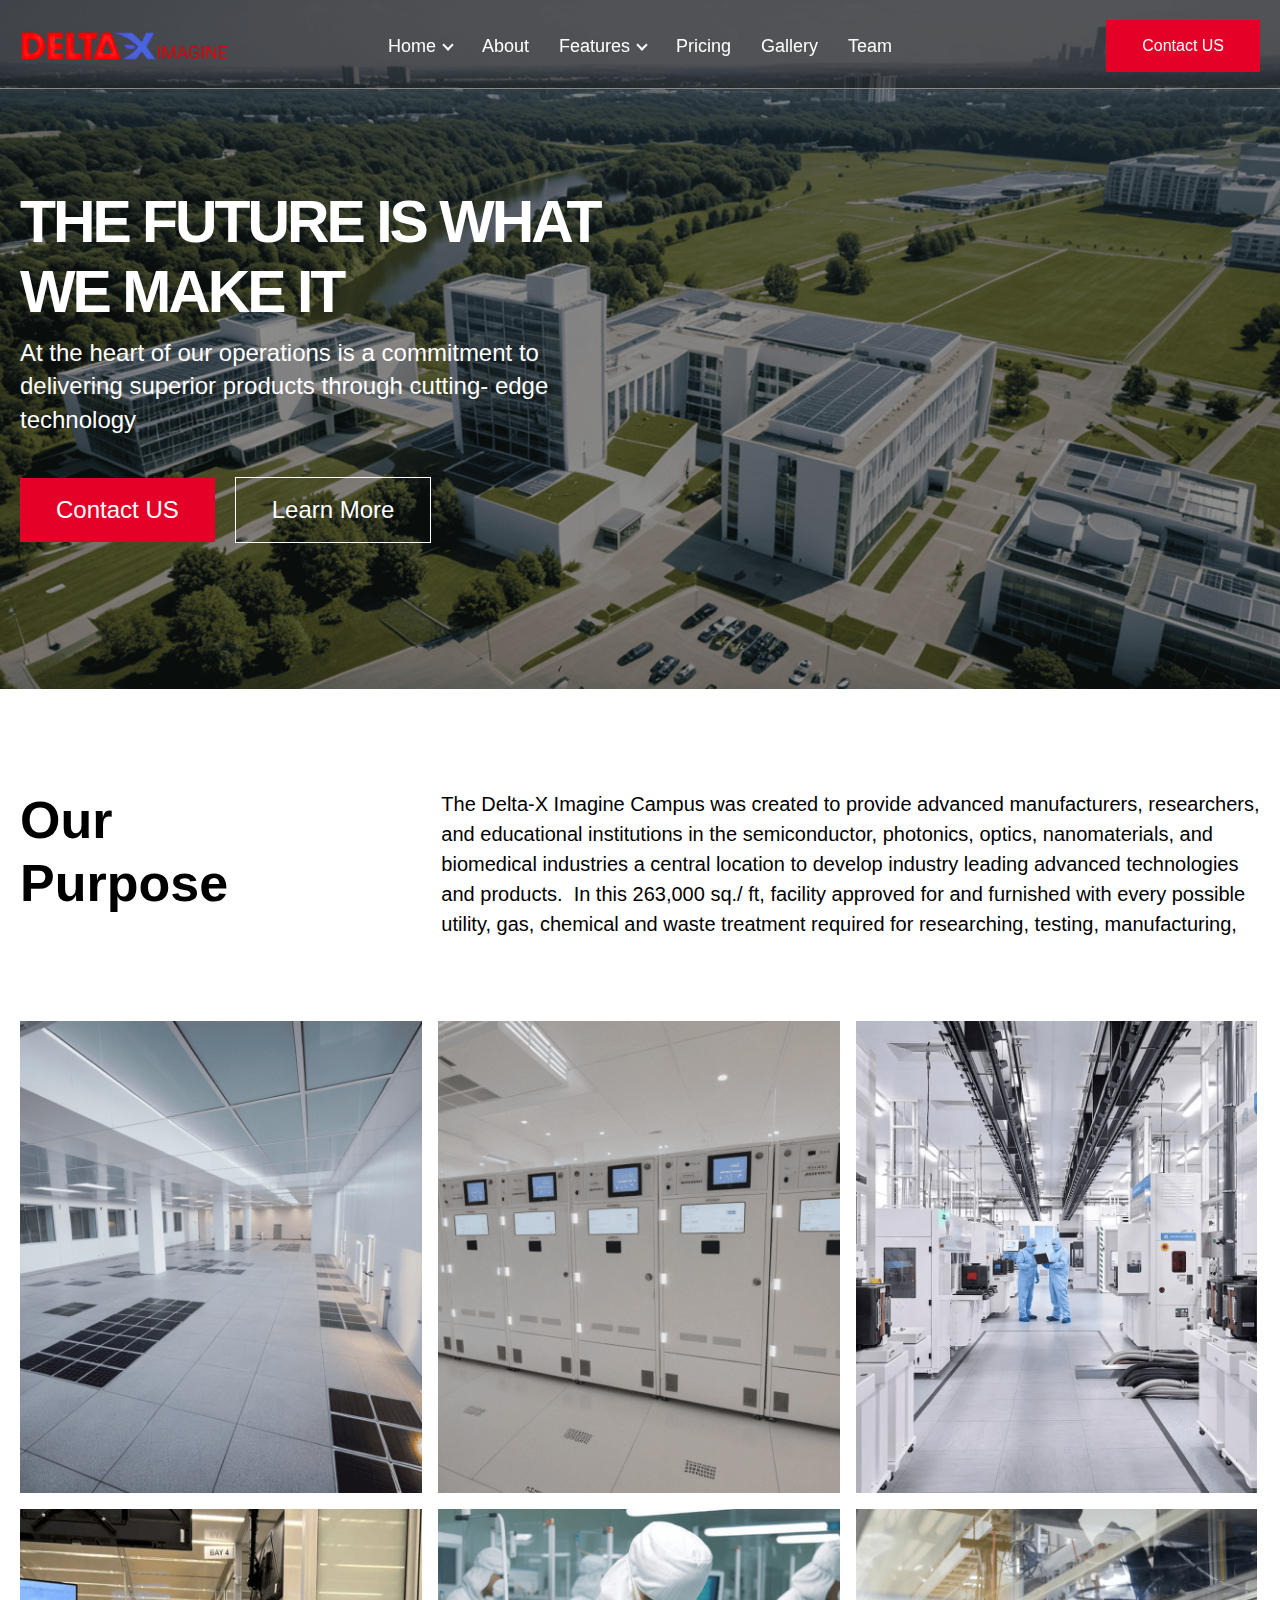
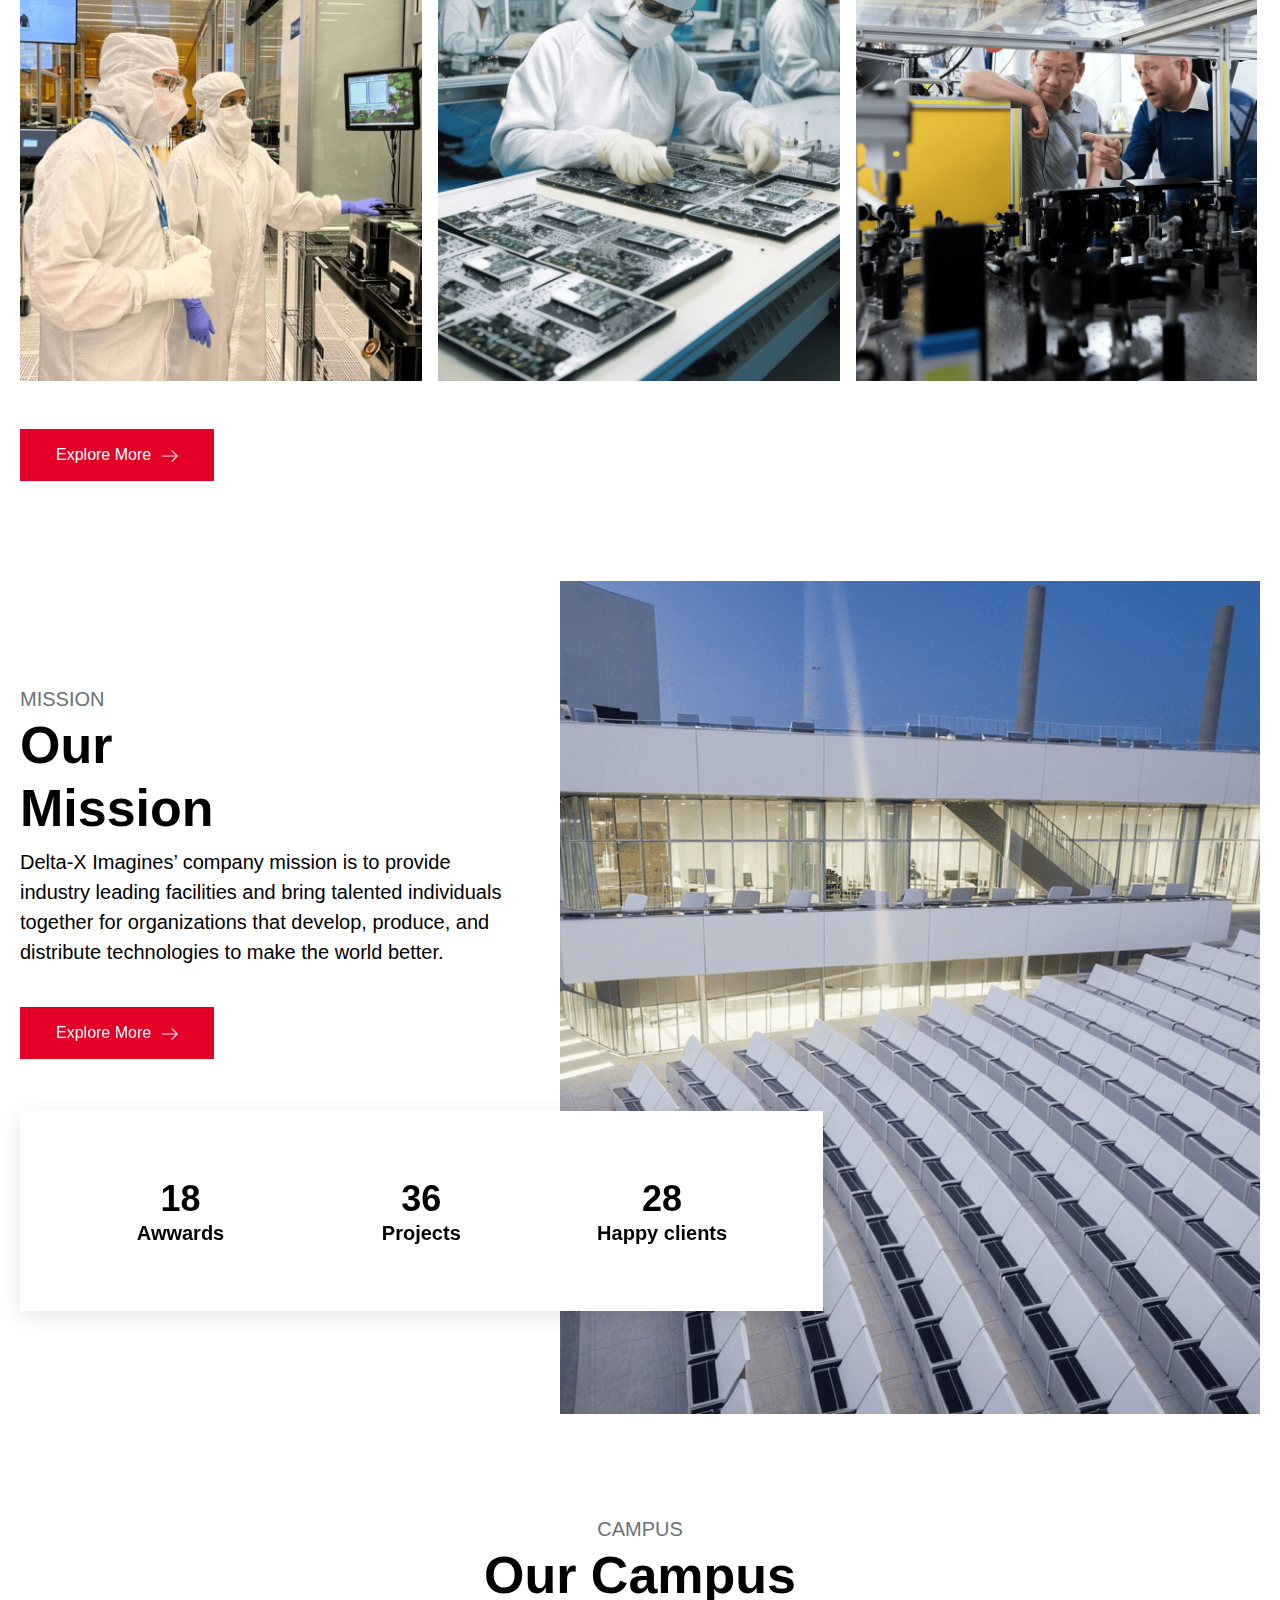
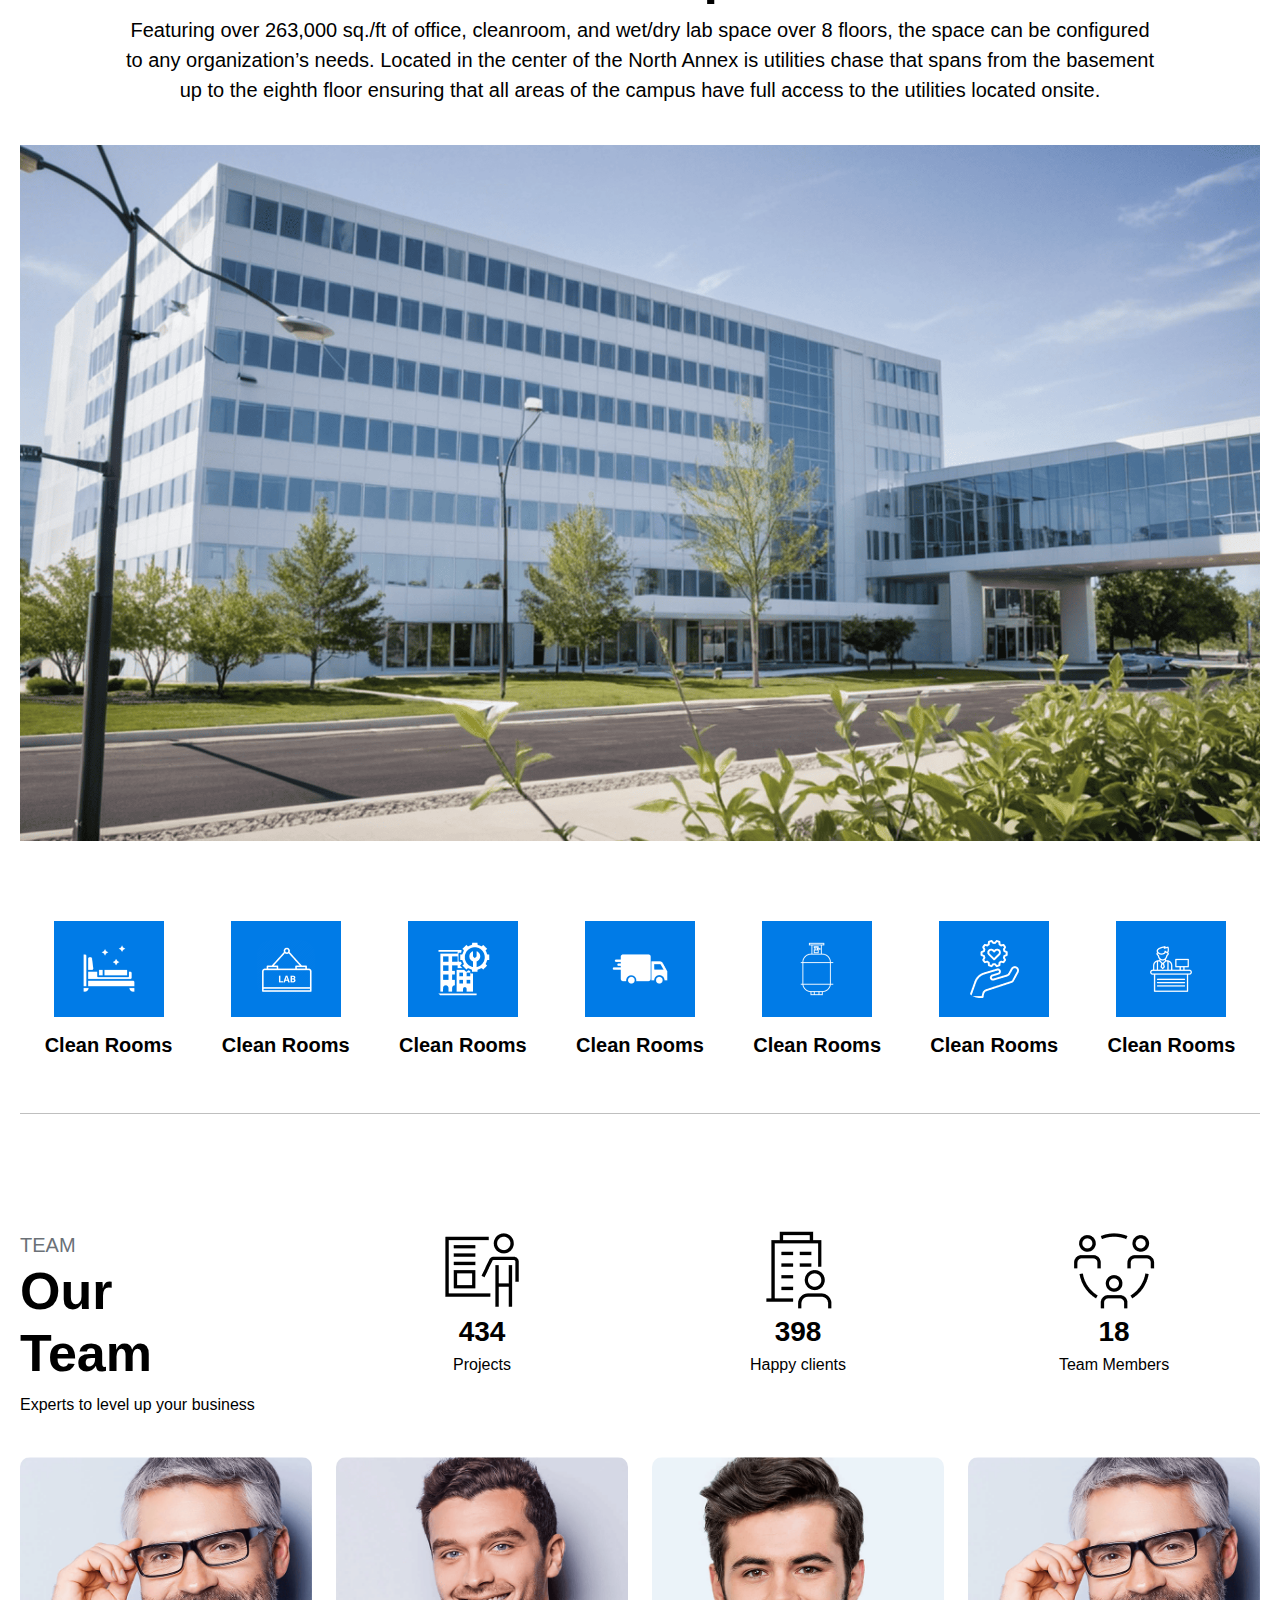
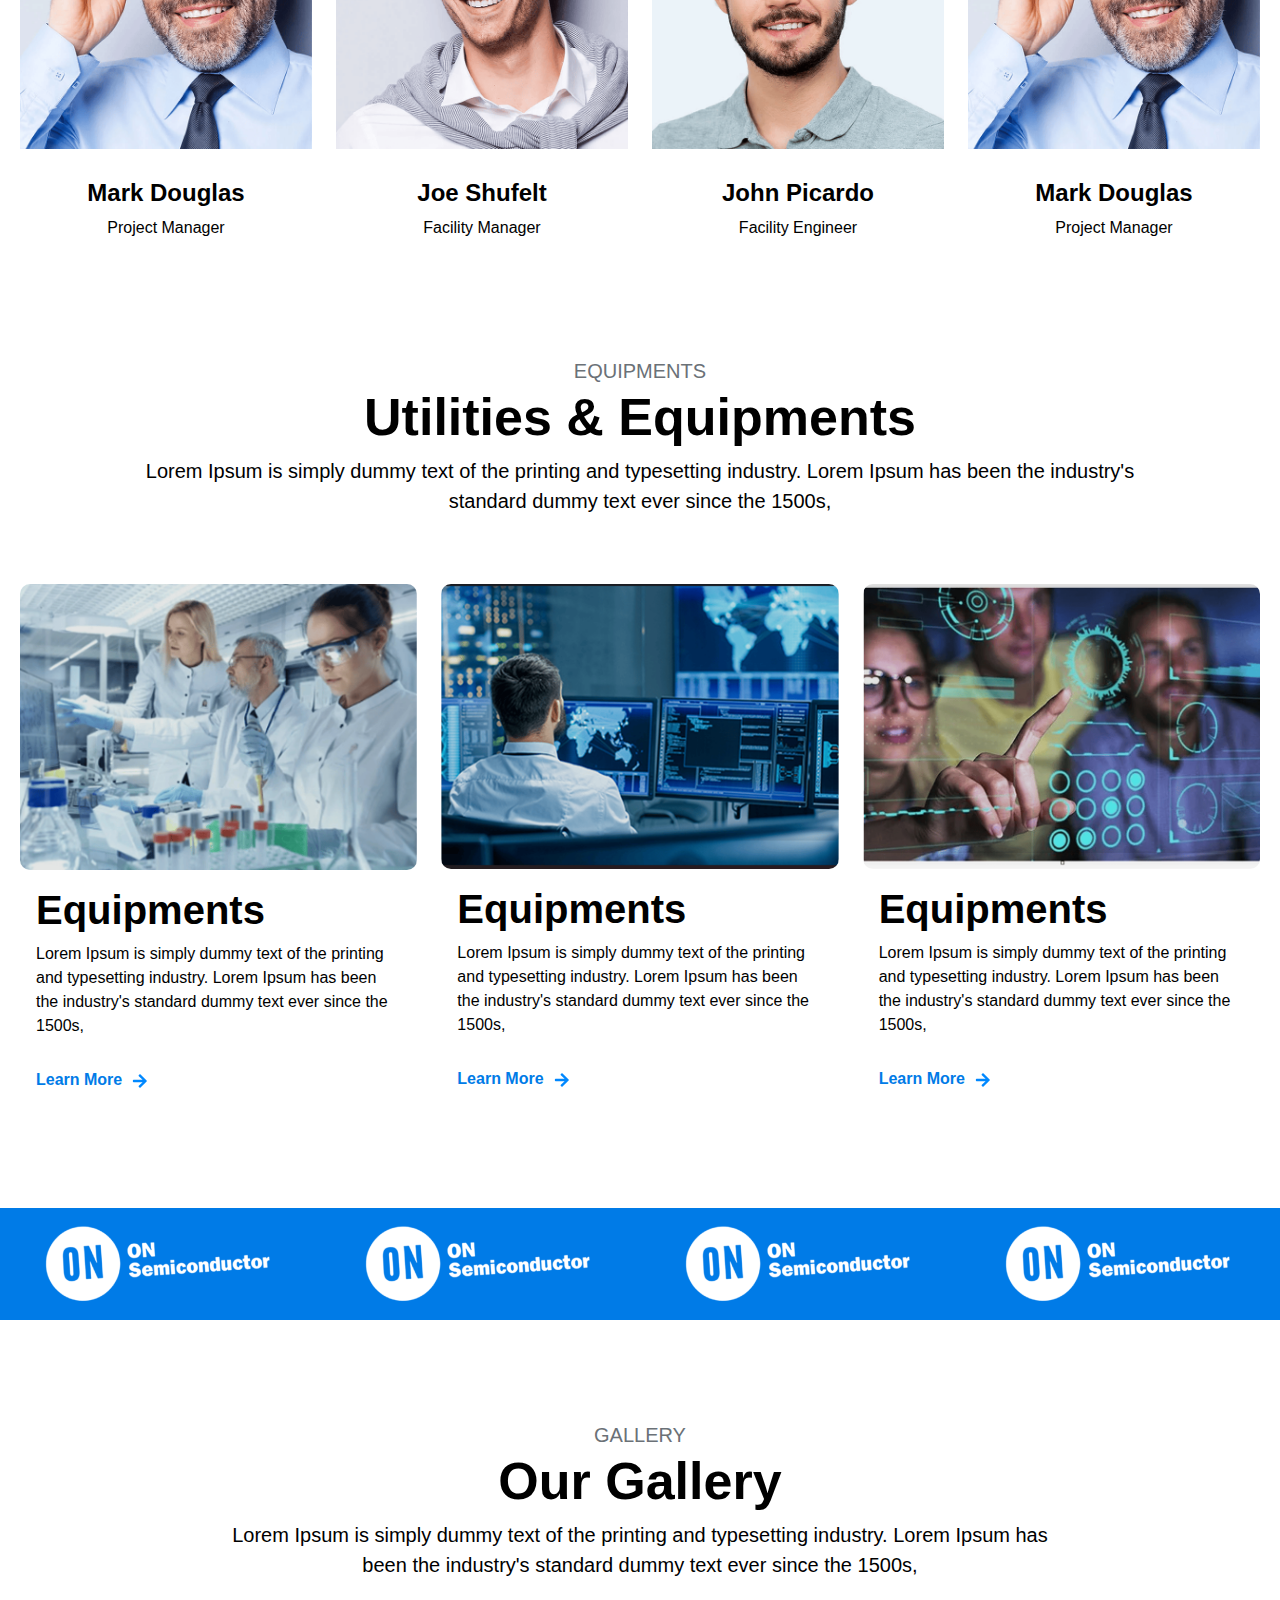
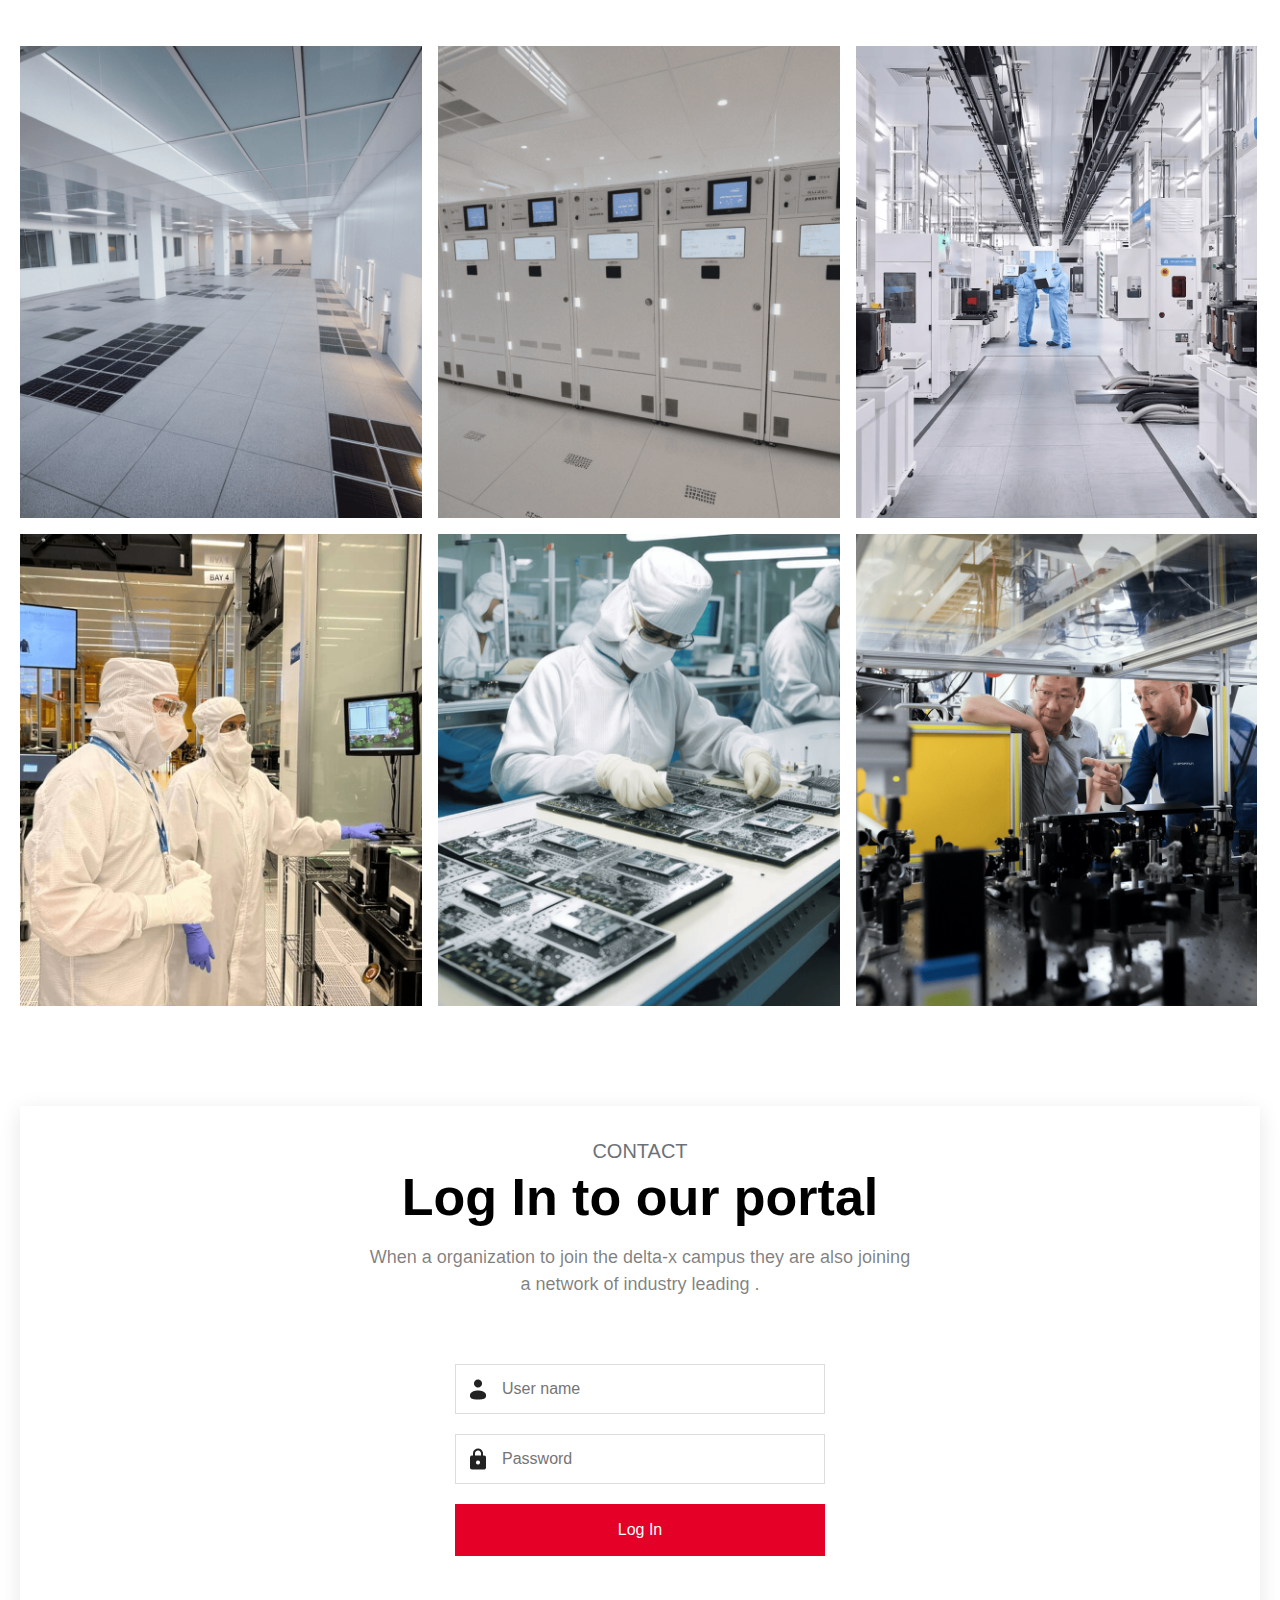
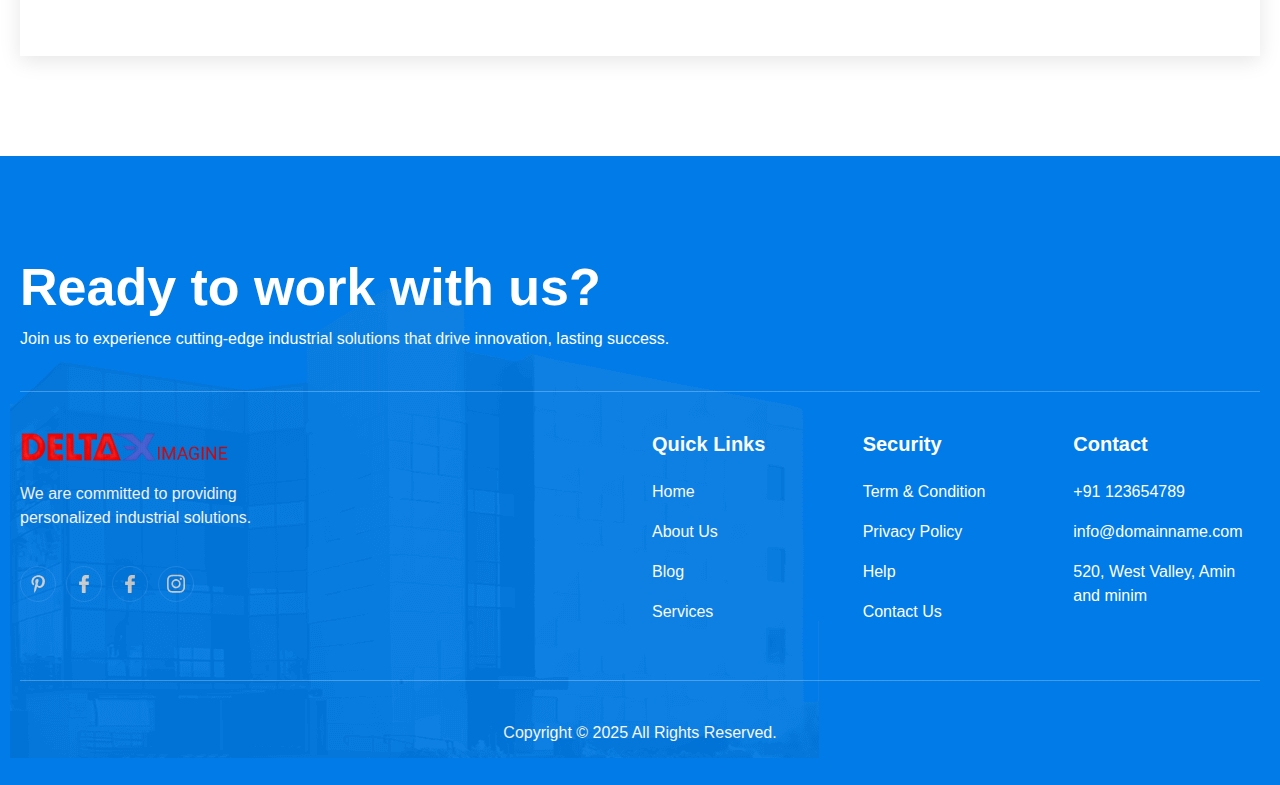
==== commit 8a32c9f4: "all-done" ====
--- a/index.html
+++ b/index.html
@@ -10,11 +10,6 @@
         <!-- Place favicon.ico in the root directory -->
         
 		<!-- CSS here -->
-        <link
-        rel="stylesheet"
-        href="https://cdnjs.cloudflare.com/ajax/libs/animate.css/4.1.1/animate.min.css"
-      />
-        <link rel="stylesheet" href="assets/css/aos.css">
         <link rel="stylesheet" href="assets/css/bootstrap.min.css">
         <link rel="stylesheet" href="assets/css/owl.carousel.min.css"> 
         <link rel="stylesheet" href="assets/css/style.css">
@@ -24,7 +19,7 @@
 
        
     <!-- header-area START -->
-    <div class="header-area " data-aos="fade-down">
+    <div class="header-area " >
         <div class="container">
             <div class="row align-items-center">
                 <div class="col-lg-3 col-6 ">
@@ -114,17 +109,17 @@
 
 
         <!---------hero Section START ---------->
-        <section class="hero-area" >
+        <section class="hero-area ">
             <img src="assets/img/hero-bg.png" class="hero-bg" alt="">
             <div class="container">
                 <div class="row">
                     <div class="col-lg-12">
-                        <div class="hero__contet animate__animated animate__pulse" >
-                            <h1>THE FUTURE IS WHAT WE MAKE IT</h1>
-                            <p >At the heart of our operations is a commitment to delivering superior products through cutting- edge technology </p>
+                        <div class="hero__contet  ">
+                            <h1 class="">THE FUTURE IS WHAT WE MAKE IT</h1>
+                            <p class="" >At the heart of our operations is a commitment to delivering superior products through cutting- edge technology </p>
                             <div class="btns__grp">
-                                <a href="" class="thm_btn">Contact US</a>
-                                <a href="" class="border__btn">Learn More</a>
+                                <a href="" class="thm_btn " >Contact US</a>
+                                <a href="" class="border__btn " >Learn More</a>
                             </div>
                         </div>
                     </div>
@@ -143,37 +138,37 @@
                             <h1>Our <br> Purpose</h1>
                         </div>
                     </div>
-                    <div class="col-lg-8" >
+                    <div class="col-lg-8 " >
                         <div class="sec__title">
                             <p>The Delta-X Imagine Campus was created to provide advanced manufacturers, researchers, and educational institutions in the semiconductor, photonics, optics, nanomaterials, and biomedical industries a central location to develop industry leading advanced technologies and products.  In this 263,000 sq./ ft, facility approved for and furnished with every possible utility, gas, chemical and waste treatment required for researching, testing, manufacturing, </p>
                         </div>
                     </div>
                 </div>
                 <div class="row">
-                    <div class="col-12">
-                        <div class="gallery__wrp owl-carousel">
-                            <a href="#" class="img__blk">
+                    <div class="col-12 ">
+                        <div class="gallery__wrp owl-carousel ">
+                            <a href="#" class="img__blk ">
                                 <img src="assets/img/Purpose-img-1.png" alt="">
                             </a>
-                            <a href="#" class="img__blk">
+                            <a href="#" class="img__blk ">
                                 <img src="assets/img/Purpose-img-2.png" alt="">
                             </a>
-                            <a href="#" class="img__blk">
+                            <a href="#" class="img__blk ">
                                 <img src="assets/img/Purpose-img-3.png" alt="">
                             </a>
-                            <a href="#" class="img__blk">
+                            <a href="#" class="img__blk ">
                                 <img src="assets/img/Purpose-img-4.png" alt="">
                             </a>
-                            <a href="#" class="img__blk">
+                            <a href="#" class="img__blk ">
                                 <img src="assets/img/Purpose-img-5.png" alt="">
                             </a>
-                            <a href="#" class="img__blk">
+                            <a href="#" class="img__blk ">
                                 <img src="assets/img/Purpose-img-6.png" alt="">
                             </a>
                         </div>
                     </div>
-                    <div class="col-lg-12 mt-5">
-                        <a href="" class="thm_btn">Explore More <i><img src="assets/img/all-icons/arrow-right.svg" alt=""></i></a>
+                    <div class="col-lg-12 mt-5 ">
+                        <a href="" class="thm_btn ">Explore More <i><img src="assets/img/all-icons/arrow-right.svg" alt=""></i></a>
                     </div>
                 </div>
             </div>
@@ -186,22 +181,22 @@
             <div class="container">
                 <div class="row align-items-center">
                     <div class="col-lg-5">
-                        <div class="sec__title">
+                        <div class="sec__title ">
                             <label for="">Mission</label>
                             <h1>Our <br> Mission</h1>
                             <p>Delta-X Imagines’ company mission is to provide industry leading facilities and bring talented individuals together for organizations that develop, produce, and distribute technologies to make the world better.</p>
                         </div>
-                        <div class="Mission__content" data-aos="fade-right">
+                        <div class="Mission__content">
                             <a href="" class="thm_btn">Explore More <i><img src="assets/img/all-icons/arrow-right.svg" alt=""></i></a>
-                            <div class=" Mission__info" >
+                            <div class=" Mission__info">
                                 <h3> <span class="countfect" data-num="50"></span> Awwards</h3>
                                 <h3> <span class="countfect" data-num="100"></span> Projects</h3>
                                 <h3> <span class="countfect" data-num="80"></span> Happy clients</h3>
                             </div>
                         </div>
                     </div>
-                    <div class="col-lg-7" data-aos="zoom-in">
-                        <div class="Mission__img" >
+                    <div class="col-lg-7 " >
+                        <div class="Mission__img">
                             <img src="assets/img/about-img.png" alt="">
                         </div>
                     </div>
@@ -215,14 +210,14 @@
         <section class="Campus-area">
             <div class="container">
                 <div class="row">
-                    <div class="col-lg-10 offset-lg-1 offset-0 text-center mb-4">
+                    <div class="col-lg-10 offset-lg-1 offset-0 text-center mb-4 ">
                         <div class="sec__title">
                             <label for="">CAMPUS</label>
                             <h1>Our Campus</h1>
                             <p>Featuring over 263,000 sq./ft of office, cleanroom, and wet/dry lab space over 8 floors, the space can be configured to any organization’s needs. Located in the center of the North Annex is utilities chase that spans from the basement up to the eighth floor ensuring that all areas of the campus have full access to the utilities located onsite.</p>
                         </div>
                     </div>
-                    <div class="col-lg-12">
+                    <div class="col-lg-12 ">
                         <div class="Campus-img">
                             <img src="assets/img/Campus-img.png" alt="">
                         </div>
@@ -280,9 +275,6 @@
             </div>
         </section>
 
-        <div class="Campus-tab-1">
-
-        </div>
 
 
         <!-- Modal -->
@@ -599,20 +591,9 @@
         <script src="assets/js/popper.min.js"></script>
         <script src="assets/js/bootstrap.min.js"></script>
         <script src="assets/js/owl.carousel.min.js"></script> 
-        <script src="assets/js/countfect.min.js"></script> 
-        <script src="assets/js/aos.js"></script> 
+        <script src="assets/js/countfect.min.js"></script>  
         <script src="assets/js/main.js"></script>
             
-<script>
-AOS.init({
-    mirror: true,
-    duration: 1500,
-    initClassName: 'aos-init',
-    once: true,
-  });
-
-  // data-aos="fade-up" 
-  // data-aos-delay="300" 
-</script>
+
     </body>
 </html>
--- a/assets/css/responsive.css
+++ b/assets/css/responsive.css
@@ -301,9 +301,14 @@
     .owl-nav {
         display: flex;
         gap: 20px;
-        justify-content: end;
+        justify-content: space-between;
         margin-top: 10px;
-    }
+        text-transform: capitalize;
+    }
+
+.owl-next.disabled,.owl-prev.disabled {
+    opacity: .3;
+}
     
     .Mission__info h3 {
         flex-basis: 33%;
